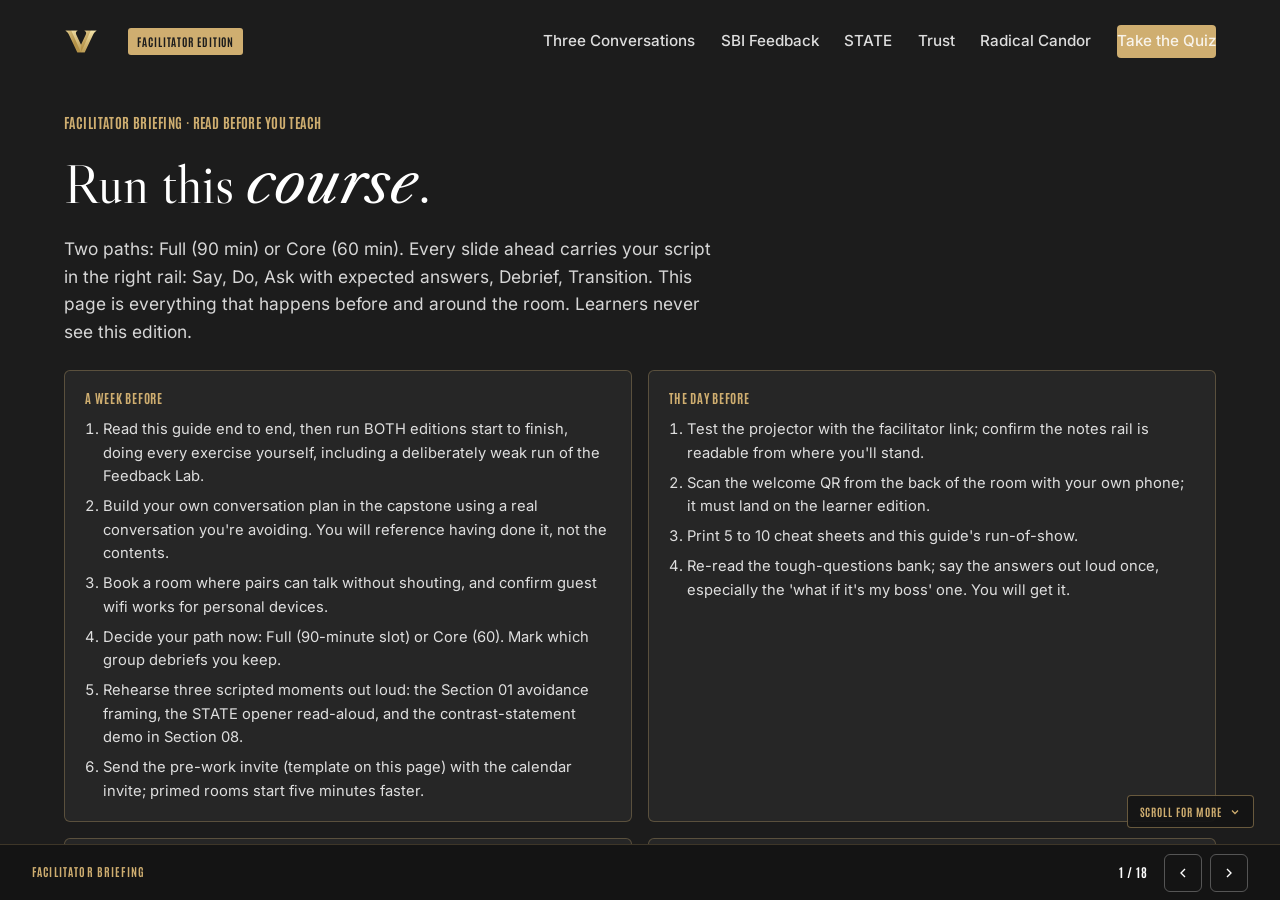
==== facilitator/index.html @ c3d9431a "Left-to-right deck, bottom nav bar, scroll hint, self-paced web edition Same formatting as AI Basics" ====
<!DOCTYPE html>
<html lang="en">
<head>
<meta charset="UTF-8">
<meta name="robots" content="noindex">
<meta name="viewport" content="width=device-width, initial-scale=1">
<title>Difficult Conversations — Facilitator Edition | Vanderbilt</title>
<meta name="description" content="An interactive classroom experience for managers: the three conversations inside every hard exchange, SBI feedback, STATE openers, BRAVING trust, Radical Candor, and a real conversation plan.">
<meta property="og:type" content="website">
<meta property="og:title" content="Navigating Difficult Conversations | Vanderbilt Learning Series">
<meta property="og:description" content="Candor, trust, and courage for people managers: hands-on practice with SBI, STATE, BRAVING, and Radical Candor, ending in a real conversation plan.">
<meta property="og:url" content="https://me5231979.github.io/Difficult_Conversations/">
<meta property="og:image" content="https://me5231979.github.io/Difficult_Conversations/assets/img/social-card.png">
<meta property="og:image:width" content="1200">
<meta property="og:image:height" content="630">
<meta name="twitter:card" content="summary_large_image">
<meta name="twitter:title" content="Navigating Difficult Conversations | Vanderbilt Learning Series">
<meta name="twitter:image" content="https://me5231979.github.io/Difficult_Conversations/assets/img/social-card.png">
<link rel="icon" href="../assets/img/favicon.svg" type="image/svg+xml">
<link rel="alternate icon" href="../assets/img/favicon-96.png">
<link rel="apple-touch-icon" href="../assets/img/favicon-96.png">

<link rel="preload" href="../assets/fonts/libre-caslon-display-latin-400-normal.woff2" as="font" type="font/woff2" crossorigin>
<link rel="preload" href="../assets/fonts/inter-latin-400-normal.woff2" as="font" type="font/woff2" crossorigin>

<link rel="stylesheet" href="../assets/css/styles.css?v=11">
<style>
  /* skill pills (course-level) */
  .skills { display: flex; flex-wrap: wrap; gap: .5rem; align-items: center; margin-top: 1.5rem; }
  .skills__label { font-family: var(--font-condensed); font-weight: 700; text-transform: uppercase;
    letter-spacing: .08em; font-size: .7rem; color: var(--vu-gold-flat); margin-right: .25rem; }
  .skillpill { display: inline-block; font-family: var(--font-condensed); font-weight: 700;
    text-transform: uppercase; letter-spacing: .06em; font-size: .68rem; line-height: 1.3;
    padding: .3rem .65rem; border-radius: 999px; border: 1px solid rgba(207,174,112,.55);
    color: rgba(255,255,255,.85); }
  .skillpill--core { background: var(--vu-gold-flat); border-color: var(--vu-gold-flat); color: var(--vu-black); }
</style>

<style>
/* ============ facilitator edition ============ */
.fac__badge { font-family: var(--font-condensed); font-weight: 700; text-transform: uppercase;
  letter-spacing: .08em; font-size: .7rem; color: var(--vu-black); background: var(--vu-gold-flat);
  padding: .3rem .55rem; border-radius: 3px; margin-left: .9rem; white-space: nowrap; }
@media (min-width: 1200px) {
  body.fac .slide { display: grid; grid-template-columns: minmax(0,1fr) 350px; align-items: center; column-gap: 0; overflow: visible; }
  body.fac .slide > .wrap { grid-column: 1; }
  body.fac .slide > .hero__video, body.fac .slide > .hero__canvas, body.fac .slide > .hero__scrim { grid-column: 1 / -1; }
  body.fac .facnote { grid-column: 2; align-self: start; position: sticky; top: calc(var(--nav-h) + 16px);
    margin: 0 18px 0 0; }
  body.fac .dots { display: none; } /* rail replaces the dot rail on the right */
}
.facnote {
  background: rgba(20,20,20,.96); color: rgba(255,255,255,.85); border: 1px solid rgba(207,174,112,.45);
  border-left: 3px solid var(--vu-gold-flat); border-radius: 6px; padding: 1rem 1.1rem;
  font-size: .82rem; line-height: 1.5; max-height: calc(100vh - var(--nav-h) - 48px); overflow: auto; z-index: 5;
}
@media (max-width: 1199px) { .facnote { margin: 1.5rem var(--pad-x) 0; } }
.facnote__head { display: flex; justify-content: space-between; gap: .5rem; align-items: baseline;
  font-family: var(--font-condensed); font-weight: 700; text-transform: uppercase; letter-spacing: .07em;
  font-size: .68rem; color: var(--vu-gold-flat); border-bottom: 1px solid rgba(207,174,112,.3);
  padding-bottom: .5rem; margin-bottom: .6rem; }
.facnote__purpose { margin: 0 0 .6rem; color: #fff; font-weight: 500; }
.facnote__steps { margin: 0 0 .6rem; padding-left: 1.05rem; display: grid; gap: .35rem; }
.facnote__meta { margin: .35rem 0 0; color: rgba(255,255,255,.75); }
.facnote__meta b { color: var(--vu-gold-flat); font-weight: 600; }
.facnote__core { border-top: 1px dashed rgba(207,174,112,.35); padding-top: .5rem; }
.facnote__blk { margin: .55rem 0 0; }
.facnote__tag { display: inline-block; font-family: var(--font-condensed); font-weight: 700; text-transform: uppercase;
  letter-spacing: .08em; font-size: .6rem; padding: .15rem .4rem; border-radius: 2px; margin-bottom: .25rem; }
.t-say { background: var(--vu-gold-flat); color: var(--vu-black); }
.t-do  { background: rgba(179,201,205,.9); color: var(--vu-black); }
.t-ask { background: rgba(139,161,142,.9); color: var(--vu-black); }
.t-deb { background: rgba(236,183,72,.9); color: var(--vu-black); }
.t-tra { background: rgba(255,255,255,.25); color: #fff; }
.facnote__script { margin: 0; font-family: var(--font-serif); font-style: italic; font-size: .88rem; color: #fff; }
.facnote__mini { margin: .25rem 0 0; font-size: .78rem; color: rgba(255,255,255,.75); }
.brief__grid { display: grid; gap: 1rem; grid-template-columns: 1fr; margin-top: 1.5rem; }
@media (min-width: 980px) { .brief__grid { grid-template-columns: repeat(2, 1fr); }
  body.fac #s-briefing { grid-template-columns: 1fr !important; } }
.brief__box { background: #262626; border: 1px solid rgba(207,174,112,.3); border-radius: 6px; padding: 1.1rem 1.25rem; font-size: .92rem; }
.brief__box h3 { font-family: var(--font-condensed); font-weight: 700; text-transform: uppercase; letter-spacing: .06em;
  font-size: .8rem; color: var(--vu-gold-flat); margin-bottom: .6rem; }
.brief__box ol, .brief__box ul { margin: 0; padding-left: 1.1rem; display: grid; gap: .4rem; color: rgba(255,255,255,.85); }
.brief__wide { grid-column: 1 / -1; }
.brief__row { padding: .45rem 0; border-bottom: 1px solid rgba(255,255,255,.08); color: rgba(255,255,255,.85); }
.brief__row b { color: var(--vu-gold-flat); }
.brief__q { border-bottom: 1px solid rgba(255,255,255,.08); padding: .4rem 0; }
.brief__q summary { cursor: pointer; font-weight: 500; color: #fff; }
.brief__q p { margin: .4rem 0 .2rem; color: rgba(255,255,255,.8); font-size: .9rem; }
</style>
</head>
<body class="fac">
<a class="skip-link" href="#s-agenda">Skip to content</a>

<!-- reading progress -->
<div class="progress" aria-hidden="true"><div class="progress__bar" id="progressBar"></div></div>

<!-- ===================== NAV ===================== -->
<header class="nav" id="nav">
  <a class="nav__brand" href="#top" aria-label="Vanderbilt University, home">
    <img class="nav__lockup" src="../assets/img/vu-lockup-white.png" alt="Vanderbilt University" width="250" height="65">
    <img class="nav__vicon" src="../assets/img/vu-v-icon-nav.png" alt="Vanderbilt University" width="34" height="25">
    <span class="fac__badge">Facilitator Edition</span>
  </a>
  <button class="nav__toggle" aria-label="Toggle menu" aria-expanded="false" aria-controls="navlinks">
    <svg viewBox="0 0 24 24" fill="none" stroke="currentColor" stroke-width="2"><line x1="3" y1="6" x2="21" y2="6"/><line x1="3" y1="12" x2="21" y2="12"/><line x1="3" y1="18" x2="21" y2="18"/></svg>
  </button>
  <nav class="nav__links" id="navlinks" aria-label="Sections">
    <a href="#s-three">Three Conversations</a>
    <a href="#s-sbi">SBI Feedback</a>
    <a href="#s-state">STATE</a>
    <a href="#s-braving">Trust</a>
    <a href="#s-candor">Radical Candor</a>
    <a class="btn" href="#s-recap">Take the Quiz</a>
  </nav>
</header>

<!-- bottom navigation bar -->
<div class="bottombar" role="group" aria-label="Presentation controls">
  <span class="bottombar__title" id="barTitle"></span>
  <div class="dots" id="dots" role="navigation" aria-label="Slide navigation"></div>
  <div class="bottombar__ctrl">
    <span class="bottombar__count" id="deckCount">1 / 17</span>
    <button id="deckPrev" aria-label="Previous slide"><svg viewBox="0 0 24 24" fill="none" stroke="currentColor" stroke-width="2"><polyline points="15 18 9 12 15 6"/></svg></button>
    <button id="deckNext" aria-label="Next slide"><svg viewBox="0 0 24 24" fill="none" stroke="currentColor" stroke-width="2"><polyline points="9 18 15 12 9 6"/></svg></button>
  </div>
</div>
<button class="scrollhint" id="scrollHint" type="button" aria-label="Scroll for more on this screen">Scroll for more <svg viewBox="0 0 24 24" fill="none" stroke="currentColor" stroke-width="2.5" width="12" height="12" aria-hidden="true"><polyline points="6 9 12 15 18 9"/></svg></button>

<main class="deck" id="top">

  <section class="slide on-dark" id="s-briefing" data-title="Facilitator briefing">
    <div class="wrap wrap-wide">
      <p class="eyebrow">Facilitator briefing · Read before you teach</p>
      <h2 class="h2">Run this <em>course</em>.</h2>
      <p class="lead">Two paths: Full (90 min) or Core (60 min). Every slide ahead carries your script in the right rail: Say, Do, Ask with expected answers, Debrief, Transition. This page is everything that happens before and around the room. Learners never see this edition.</p>
      <div class="brief__grid"><div class="brief__box"><h3>A week before</h3><ol><li>Read this guide end to end, then run BOTH editions start to finish, doing every exercise yourself, including a deliberately weak run of the Feedback Lab.</li><li>Build your own conversation plan in the capstone using a real conversation you're avoiding. You will reference having done it, not the contents.</li><li>Book a room where pairs can talk without shouting, and confirm guest wifi works for personal devices.</li><li>Decide your path now: Full (90-minute slot) or Core (60). Mark which group debriefs you keep.</li><li>Rehearse three scripted moments out loud: the Section 01 avoidance framing, the STATE opener read-aloud, and the contrast-statement demo in Section 08.</li><li>Send the pre-work invite (template on this page) with the calendar invite; primed rooms start five minutes faster.</li></ol></div><div class="brief__box"><h3>The day before</h3><ol><li>Test the projector with the facilitator link; confirm the notes rail is readable from where you'll stand.</li><li>Scan the welcome QR from the back of the room with your own phone; it must land on the learner edition.</li><li>Print 5 to 10 cheat sheets and this guide's run-of-show.</li><li>Re-read the tough-questions bank; say the answers out loud once, especially the 'what if it's my boss' one. You will get it.</li></ol></div><div class="brief__box"><h3>30 minutes before</h3><ol><li>Welcome slide up as people arrive; it does the enrolling for you.</li><li>Close every other tab and app; silence the machine.</li><li>Test arrow-key navigation and one interaction (tap a ring of the SBI anatomy, run one Lab option).</li><li>Write 'PARKING LOT' at the top of the whiteboard.</li><li>Set the tone for yourself: this room is about to talk about conversations they're afraid of. Calm is contagious.</li></ol></div>
        <div class="brief__box"><h3>Materials</h3><ul><li>Projector or large display and the facilitator link open (this edition)</li><li>Facilitator laptop with arrow keys or clicker; all notifications off</li><li>Learner devices (BYOD) joining via the welcome-slide QR</li><li>A few printed cheat sheets (cheatsheet.html) for anyone without a device</li><li>Printed capstone worksheets (worksheet.html) for anyone without a device, and as the projector-failure fallback</li><li>Whiteboard or flip chart for the parking lot and the room's quadrant vote</li><li>Sticky notes and pens: the private-notes fallback, and several exercises here are deliberately private</li></ul></div>
        <div class="brief__box brief__wide"><h3>When things go sideways</h3><div class="brief__row"><b>If Projector or the site fails mid-session:</b> Teach from the printed cheat sheet: SBI, STATE, the three conversations, and the quadrant grid all work on a whiteboard. The pair practice needs no screen at all.</div><div class="brief__row"><b>If Learner devices can't join (wifi/filters):</b> Run facilitator-only: interactions happen on the projector with volunteers calling choices; private exercises (avoidance slider, BRAVING, the capstone) move to the printed capstone worksheet or sticky notes. You lose typing, not learning.</div><div class="brief__row"><b>If You're 10+ minutes behind by Radical Candor (Section 06):</b> Declare the Core path silently: cut remaining group debriefs and the in-class videos. Never cut the STATE pair rep, the recap, or the capstone; they carry objectives 3 and 5.</div><div class="brief__row"><b>If Silence after you ask a question:</b> Count seven full seconds before rescuing; in this course especially, silence is people deciding whether to be honest. If it holds, narrow it: 'This table: Ruinous Empathy or Obnoxious Aggression?' Never answer your own question first.</div><div class="brief__row"><b>If One voice dominates, or someone starts naming real colleagues:</b> For dominators: 'Hold that; parking lot,' then invite two unheard voices. For naming names: step in immediately and kindly: 'Roles, not names, protects everyone in this room, including you.' Repeat the no-names norm; it is load-bearing.</div><div class="brief__row"><b>If Someone gets emotional or discloses a live, serious conflict:</b> Do not process it in the room. Acknowledge briefly ('That sounds genuinely hard, and I want to do it justice; find me at the break'), continue, and follow up privately. If it involves policy violations, harassment, or safety, route them to HR, not to this toolkit.</div></div>
        <div class="brief__box brief__wide"><h3>Tough questions, ready answers</h3><details class="brief__q"><summary>What if the difficult conversation I need is with my own boss?</summary><p>The tools point up as well as down. STATE was built for high-stakes talks with people who outrank you: facts first, story owned tentatively, a genuine ask. Pick your timing, be extra generous in interpretation, and remember McKinsey's frame: surfacing a real problem is part of your job, not insubordination.</p></details><details class="brief__q"><summary>I've let it slide for a year. Isn't it too late and too awkward now?</summary><p>It's more awkward, and still worth it. Name the delay honestly as yours: 'I should have raised this months ago, and that's on me.' That one sentence takes the ambush out of it and models the accountability you're about to ask for.</p></details><details class="brief__q"><summary>What about the person who cries or blows up every single time?</summary><p>A predictable reaction doesn't erase the standard; it changes your preparation. Plan the pause, have your contrast statement ready, pick a private time with slack after it. If the pattern repeats across many conversations, bring in your HR partner; that's a support structure, not an escalation.</p></details><details class="brief__q"><summary>Isn't scripting a conversation manipulative?</summary><p>You script yourself, not them. The opener and contrast statement exist because adrenaline makes everyone a worse version of themselves in the first 30 seconds. Preparing to be clear and kind under stress is care, not control. The other person still gets to change your mind; that's what the Ask step is for.</p></details><details class="brief__q"><summary>What if it turns out I'm the one who's wrong?</summary><p>Then the conversation worked. You traded a resentment for information. That's why STATE ends with 'encourage testing'; if you weren't willing to be wrong, it was a lecture with a question mark.</p></details><details class="brief__q"><summary>When does this stop being a conversation and become an HR matter?</summary><p>The toolkit covers performance, behavior, and working-relationship conversations. Policy violations, anything touching protected classes, safety concerns, or formal performance processes belong with HR from the start. When in doubt, consult HR before the conversation, not after it goes wrong.</p></details></div>
        <div class="brief__box brief__wide"><h3>Copy-paste templates</h3><details class="brief__q"><summary>Pre-work invite (paste into the calendar invite)</summary><p>Subject: Before our Difficult Conversations session. We're spending the session on the work conversations we avoid. Before you arrive, think of ONE conversation you've been putting off: a role, not a name, and you will never be asked to share the details. Bring it in your head; every exercise uses it. Nothing you type in the session leaves your screen.</p></details><details class="brief__q"><summary>7-day pulse (send one week after)</summary><p>Subject: One week later, did it happen? Three quick lines, reply whenever: 1) Did you have the conversation you planned? 2) Which tool did you reach for (SBI, STATE, contrast statement)? 3) What happened, in one sentence? Replies come to me only. If it hasn't happened yet, that's useful to know too, and this note is your nudge.</p></details></div>
      </div>
      <p class="why" style="margin-top:1.5rem"><b>After the session:</b> Seven days out, send a three-line pulse: 'Did you have the conversation? Which tool did you use? What happened?' Replies are your Kirkpatrick Level 3 evidence. At 30/60/90 days, ask managers-of-managers whether SBI language is showing up in regular 1:1s.</p>
    </div>
  </section>

  <!-- ============ 0 · WELCOME / QR ============ -->
  <section class="slide on-dark welcome" id="s-welcome" data-title="Scan to join">
    <div class="wrap" style="text-align:center">
      <img src="../assets/img/vu-v-icon.png" alt="Vanderbilt V" width="72" height="66" style="margin:0 auto 1.75rem;width:clamp(56px,6vw,80px);height:auto" data-reveal>
      <p class="eyebrow" data-reveal>Vanderbilt · Learning Series</p>
      <h1 class="h2" data-reveal style="max-width:22ch;margin-inline:auto">Welcome. Scan to bring this session <em class="gold-text">to your seat</em>.</h1>
      <div class="qr-card" id="qrCard" data-reveal data-url="https://me5231979.github.io/Difficult_Conversations/">
        <div class="qr-card__code" id="qrBox" role="img" aria-label="QR code linking to this experience"></div>
        <p class="qr-card__url" id="qrUrl"></p>
      </div>
      <p class="lead" data-reveal style="margin:1.5rem auto 0;max-width:44ch">Learners scan this code and land on the learner edition; your screen keeps the notes. Every exercise is hands-on.</p>
      <div class="hero__meta" data-reveal style="justify-content:center">
        <div><b>8</b> Core skills</div>
        <div><b>60–90</b> Minutes</div>
        <div><b>1</b> Real conversation you'll plan</div>
      </div>
      <div class="hero__cta" data-reveal style="justify-content:center">
        <a class="btn" href="#s-hero">We're ready, let's begin</a>
      </div>
    </div>
    <aside class="facnote" aria-label="Facilitator notes"><div class="facnote__head"><span>Facilitator</span><span>Full 3 min · Core 2</span></div><p class="facnote__purpose">Get every learner into the experience on their own device, and set the privacy norm that makes honesty possible.</p><div class="facnote__blk"><span class="facnote__tag t-say">Say</span><p class="facnote__script">&ldquo;Welcome. Point your camera at that code before we start. Two ground rules for the next hour: nothing you type leaves your screen, and every example we touch uses roles, never names. That's what makes it safe to work on the real thing.&rdquo;</p></div><div class="facnote__blk"><span class="facnote__tag t-do">Do</span><ol class="facnote__steps"><li>Have this slide projected as people arrive.</li><li>Point at the QR and get phones up before you say anything else.</li><li>State the two norms: everything typed stays on their screen, and all examples today use roles, never names.</li><li>Confirm by show of hands that most of the room has the site open before advancing.</li></ol></div><p class="facnote__meta"><b>Validate:</b> 80%+ of the room has the deck open on a device.</p><p class="facnote__meta"><b>Watch for:</b> Anyone without a device: pair them with a neighbor now, and point them at the printed cheat sheet for the private exercises.</p><div class="facnote__blk"><span class="facnote__tag t-tra">Transition</span><p class="facnote__script">&ldquo;Everyone in? Then let me tell you what you'll walk out with.&rdquo;</p></div><p class="facnote__meta facnote__core"><b>60-min core:</b> Core: one scan prompt, state the two norms, move on.</p></aside>
  </section>

  <!-- ============ 1 · HERO ============ -->
  <section class="slide on-dark hero" id="s-hero" data-title="Objectives">
    <video class="hero__video" id="heroVideo" autoplay muted playsinline preload="auto" aria-hidden="true"
      data-playlist='["https://d8j0ntlcm91z4.cloudfront.net/user_3CCurpI0FW75YAnAl4Hbz3vPdBv/hf_20260715_234744_b40b99cb-38d3-4fbe-b537-aa520266436f.mp4","https://d8j0ntlcm91z4.cloudfront.net/user_3CCurpI0FW75YAnAl4Hbz3vPdBv/hf_20260715_234745_83a57ed8-54b3-4837-9af5-0d857aafadc1.mp4","https://d8j0ntlcm91z4.cloudfront.net/user_3CCurpI0FW75YAnAl4Hbz3vPdBv/hf_20260715_234747_fe1bada0-4ffe-468e-93a2-f3da325bba33.mp4"]'></video>
    <canvas class="hero__canvas" aria-hidden="true"></canvas>
    <div class="hero__scrim" aria-hidden="true"></div>
    <div class="wrap">
      <p class="eyebrow" data-reveal>Navigating Difficult Conversations · Vanderbilt</p>
      <h1 class="h-hero" data-reveal>Say the hard thing,<br><em class="gold-text">and keep the trust.</em></h1>
      <p class="lead" data-reveal style="margin-top:1.5rem">You already know what needs to be said. This session is about how: a shared, research-backed toolkit for the conversations you've been putting off.</p>
      <div class="objectives" data-reveal>
        <p class="objectives__label">By the end of this session, you will be able to</p>
        <ol class="objectives__list">
          <li>Name the three conversations hiding inside any hard exchange, and spot the one that trips you up</li>
          <li>Turn a vague concern into specific, fair feedback using the SBI model</li>
          <li>Open a candid conversation in a way that keeps the other person safe, using STATE</li>
          <li>Assess your own trust-building behaviors with the BRAVING inventory and pick one to strengthen</li>
          <li>Plan one real conversation you've been avoiding, and commit to having it within seven days</li>
        </ol>
      </div>
      <div class="skills" data-reveal aria-label="Skills this course builds">
        <span class="skills__label">Skills you'll build</span>
        <span class="skillpill skillpill--core">Leads and inspires teams</span>
        <span class="skillpill">Conflict Resolution</span>
        <span class="skillpill">De-escalation Techniques</span>
        <span class="skillpill">Influencing Skills</span>
      </div>
      <div class="hero__cta" data-reveal>
        <a class="btn" href="#s-cost">Begin the session</a>
        <a class="btn btn--ghost" href="#s-recap">Jump to the quiz</a>
      </div>
    </div>
    <aside class="facnote" aria-label="Facilitator notes"><div class="facnote__head"><span>Facilitator</span><span>Full 2 min · Core 1</span></div><p class="facnote__purpose">Set the contract: five capabilities, ending in a real conversation with a date on it.</p><div class="facnote__blk"><span class="facnote__tag t-say">Say</span><p class="facnote__script">&ldquo;Most managers already know WHAT they need to say. Where it falls apart is HOW. In the next hour you get one shared toolkit from the best research there is, and you leave with one real conversation planned and dated. Not a hypothetical. Yours.&rdquo;</p></div><div class="facnote__blk"><span class="facnote__tag t-do">Do</span><ol class="facnote__steps"><li>Read the five objectives in plain language, briskly.</li><li>Land hard on the fifth: this session ends with a plan for a REAL conversation, not a worksheet.</li><li>Name the sources once for credibility: Harvard's negotiation faculty, CCL, Crucial Conversations, Brené Brown, Kim Scott, McKinsey, SHRM.</li></ol></div><div class="facnote__blk"><span class="facnote__tag t-ask">Ask</span><p class="facnote__script">&ldquo;Show of hands, no details: who has a conversation they've been putting off for more than a month?&rdquo;</p><p class="facnote__mini">Expect:</p><ul class="facnote__steps"><li>Most hands go up, some sheepishly</li><li>A few brave laughs and 'more than one'</li><li>Some hands stay down out of caution</li></ul><p class="facnote__mini">Respond: Acknowledge the hands: 'That's normal, and that's the raw material for today.' If hands stay down, add: 'If yours is down, either you're current, which is rare, or it's private, which is fine. Everything today works either way.'</p></div><p class="facnote__meta"><b>Validate:</b> Learners can say what the capstone will be (a planned, dated conversation).</p><p class="facnote__meta"><b>Watch for:</b> Eye-rolls at 'another soft-skills training': the objectives are the counter, every one is a concrete behavior.</p><div class="facnote__blk"><span class="facnote__tag t-tra">Transition</span><p class="facnote__script">&ldquo;Here's the road: eight ideas, each one building toward that conversation.&rdquo;</p></div><p class="facnote__meta facnote__core"><b>60-min core:</b> Core: objectives 1 and 5 out loud; the rest on screen.</p></aside>
  </section>

  <!-- ============ 2 · AGENDA ============ -->
  <section class="slide on-cream" id="s-agenda" data-title="The plan">
    <div class="wrap">
      <p class="eyebrow" data-reveal>What we'll cover</p>
      <h2 class="h2" data-reveal>Eight ideas, in <em>order</em>.</h2>
      <ol class="agenda">
        <li data-reveal><span class="num">01</span><div><h3>The cost of avoiding</h3><p>Why we put these conversations off, and what the silence actually costs.</p></div></li>
        <li data-reveal><span class="num">02</span><div><h3>The three conversations</h3><p>What Happened, Feelings, and Identity: the layers inside every hard exchange.</p></div></li>
        <li data-reveal><span class="num">03</span><div><h3>SBI feedback</h3><p>Situation, Behavior, Impact: turning a vague concern into something fair and specific.</p></div></li>
        <li data-reveal><span class="num">04</span><div><h3>Opening with STATE</h3><p>How to start candidly without triggering defensiveness.</p></div></li>
        <li data-reveal><span class="num">05</span><div><h3>Trust comes first</h3><p>The BRAVING inventory: seven behaviors that make hard feedback hearable.</p></div></li>
        <li data-reveal><span class="num">06</span><div><h3>Radical Candor</h3><p>Care personally, challenge directly, and the three ways managers miss.</p></div></li>
        <li data-reveal><span class="num">07</span><div><h3>The first 30 seconds</h3><p>Three questions and one opening line that set the whole conversation's course.</p></div></li>
        <li data-reveal><span class="num">08</span><div><h3>When it goes sideways</h3><p>Tears, anger, silence: how to restore safety without dropping the message.</p></div></li>
      </ol>
    </div>
    <aside class="facnote" aria-label="Facilitator notes"><div class="facnote__head"><span>Facilitator</span><span>Full 1 min · Core skip</span></div><p class="facnote__purpose">Show the arc once so learners can place each tool as it arrives.</p><div class="facnote__blk"><span class="facnote__tag t-say">Say</span><p class="facnote__script">&ldquo;Eight ideas, four moves: why these talks are hard, what to actually say, what makes people able to hear it, and how to open, and recover, in the room.&rdquo;</p></div><div class="facnote__blk"><span class="facnote__tag t-do">Do</span><ol class="facnote__steps"><li>Walk the eight items in one breath each.</li><li>Point out the shape: why it's hard (01-02), what to say (03-04), what makes it hearable (05-06), how to open and recover (07-08).</li></ol></div><p class="facnote__meta"><b>Validate:</b> None needed; this is orientation.</p><p class="facnote__meta"><b>Watch for:</b> Don't teach here. If you're explaining a framework on the agenda slide, you're stealing time from its real slide.</p><div class="facnote__blk"><span class="facnote__tag t-tra">Transition</span><p class="facnote__script">&ldquo;Start with the uncomfortable math of putting it off.&rdquo;</p></div><p class="facnote__meta facnote__core"><b>60-min core:</b> Core: skip entirely; the deck's structure carries it.</p></aside>
  </section>

  <!-- ============ 3 · 01 THE COST OF AVOIDING ============ -->
  <section class="slide on-light" id="s-cost" data-count data-title="The cost">
    <div class="wrap">
      <p class="eyebrow" data-reveal>Section 01 · The Cost</p>
      <h2 class="h2" data-reveal>Silence is a <em>decision</em>.</h2>
      <div class="split">
        <div data-reveal>
          <p class="lead">Think of one difficult conversation you're avoiding right now. Almost everyone in this room has one. McKinsey's research on courageous conversations reframes the choice: speaking up isn't a personality trait, it's an <b>obligation to dissent</b>. Staying quiet is not neutral; it's a vote for things staying exactly as they are.</p>
          <p class="measure muted" style="margin-top:1rem">Drag the slider to how long you've been sitting on yours, and watch what the delay is doing.</p>
        </div>
        <div class="temp card" id="avoid" data-reveal>
          <p class="tag" id="avoidVal">About 2 weeks</p>
          <p class="temp__readout" id="avoidReadout"></p>
          <input class="slider" type="range" id="avoidSlider" min="0" max="120" value="30" aria-label="How long you have avoided the conversation">
          <div class="slider-scale"><span>Days</span><span>Weeks</span><span>Months</span></div>
          <p class="why" style="font-size:.85rem;margin-top:.75rem">Private. Nothing you touch here is saved or shared.</p>
        </div>
      </div>

      <div class="quiz" data-quiz data-reveal style="margin-top:2rem">
        <p class="quiz__q">Quick check: What usually happens to a difficult conversation you postpone?</p>
        <div class="quiz__options">
          <button class="opt" data-correct="1" data-why="The behavior becomes a pattern, your silence reads as approval, and the eventual conversation is bigger and harder."><span class="mark">A</span><span>It compounds: the issue grows and the talk gets harder</span></button>
          <button class="opt" data-correct="0" data-why="Occasionally, but the research pattern is the opposite: avoided issues escalate while trust quietly erodes."><span class="mark">B</span><span>It usually resolves itself if you wait</span></button>
          <button class="opt" data-correct="0" data-why="The discomfort you feel doesn't fade with time. The stakes rise while the discomfort stays."><span class="mark">C</span><span>It gets easier to raise later</span></button>
        </div>
        <p class="quiz__feedback" aria-live="polite"></p>
      </div>
      <details class="deeper" data-reveal>
        <summary><svg class="chev" viewBox="0 0 24 24" fill="none" stroke="currentColor" stroke-width="2.5" aria-hidden="true"><polyline points="9 18 15 12 9 6"/></svg> Go deeper</summary>
        <div class="deeper__body">
          <div><h4>In practice</h4><p>McKinsey splits every hard conversation into <b>hardware</b> (the facts, examples, and standards you bring) and <b>software</b> (tone, timing, safety, and intent). Most conversations fail on software, not hardware. Managers usually have the facts; what they haven't planned is the delivery. That's exactly what the next hour builds. Want the source? Read <a href="https://www.mckinsey.com/capabilities/strategy-and-corporate-finance/our-insights/courageous-conversations-how-to-lead-with-heart" target="_blank" rel="noopener" style="text-decoration:underline">"Courageous conversations: how to lead with heart"</a>.</p></div>
          <div class="deeper__ask"><h4><span class="mode">On your own</span> · 3 min</h4>
          <p class="why"><b>Why this matters:</b> The conversation you name here becomes your working example for every exercise today, and your capstone plan at the end.</p>
          <ol class="steps">
            <li>Write down, privately, the one conversation you're avoiding: who it's with and what it's about.</li>
            <li>Note what avoiding it has already cost: to the work, the team, or the relationship.</li>
            <li>Keep the note in reach. You'll use it in every section from here.</li>
          </ol></div>
        </div>
      </details>
    </div>
    <aside class="facnote" aria-label="Facilitator notes"><div class="facnote__head"><span>Facilitator</span><span>Full 6 min · Core 4</span></div><p class="facnote__purpose">Make avoidance feel expensive instead of safe, and get each learner to privately name their real conversation.</p><div class="facnote__blk"><span class="facnote__tag t-say">Say</span><p class="facnote__script">&ldquo;Think of the conversation you're avoiding right now. Here's the uncomfortable part: while you wait, the behavior becomes a pattern, your silence tells them it's fine, and the conversation you eventually have is bigger than the one you skipped. McKinsey's researchers put it bluntly: speaking up isn't a personality trait, it's part of the job.&rdquo;</p></div><div class="facnote__blk"><span class="facnote__tag t-do">Do</span><ol class="facnote__steps"><li>Give the McKinsey reframe: courage isn't a trait, it's an obligation to dissent. Silence is a decision.</li><li>Demo the avoidance slider on the projector; drag it slowly from days to months and let the readout land.</li><li>Send them to their devices: drag it to YOUR number. Emphasize it's private.</li><li>Run the quick check, then the 3-minute solo activity: write down the conversation, who and what, on paper or notes app.</li><li>Insist they keep the note in reach; every section from here uses it.</li></ol></div><div class="facnote__blk"><span class="facnote__tag t-ask">Ask</span><p class="facnote__script">&ldquo;What do we tell ourselves in the moment we decide not to raise it?&rdquo;</p><p class="facnote__mini">Expect:</p><ul class="facnote__steps"><li>'It's not the right time' / 'I'll do it after the busy season'</li><li>'Maybe it'll fix itself' / 'It's not that big a deal'</li><li>'I don't want to demotivate them' / 'They're going through a lot'</li></ul><p class="facnote__mini">Respond: Collect three or four, then name the pattern: every one of these is a kindness story we tell about a decision that isn't kind. The person never gets the chance to fix what they can't see.</p></div><div class="facnote__blk"><span class="facnote__tag t-deb">Debrief</span><p class="facnote__mini">The cheapest version of this conversation is the one you have earliest. Every week of delay raises the price.</p></div><p class="facnote__meta"><b>Validate:</b> Quick check answered correctly by the room; every learner has visibly written something down.</p><p class="facnote__meta"><b>Watch for:</b> Learners writing nothing because 'mine's too messy.' Reframe: messy is exactly what the toolkit is for; start with the least messy one you've got.</p><div class="facnote__blk"><span class="facnote__tag t-tra">Transition</span><p class="facnote__script">&ldquo;So why do we still avoid them? Because there's more happening in a hard conversation than the topic. Three things, actually.&rdquo;</p></div><p class="facnote__meta facnote__core"><b>60-min core:</b> Core: skip the slider demo on the projector; straight to their devices, then the written note. The note is non-negotiable.</p></aside>
  </section>

  <!-- ============ 4 · MANIFESTO ============ -->
  <section class="slide on-cream manifesto" id="s-belief" data-title="One idea">
    <div class="wrap">
      <p class="eyebrow" data-reveal>The core idea</p>
      <p>A difficult conversation avoided does not disappear. It compounds.</p>
    </div>
    <aside class="facnote" aria-label="Facilitator notes"><div class="facnote__head"><span>Facilitator</span><span>Full 1 min · Core skip</span></div><p class="facnote__purpose">One beat of stillness to lock the core idea before the toolkit starts.</p><div class="facnote__blk"><span class="facnote__tag t-say">Say</span><p class="facnote__script">&ldquo;A difficult conversation avoided does not disappear. It compounds.&rdquo;</p></div><div class="facnote__blk"><span class="facnote__tag t-do">Do</span><ol class="facnote__steps"><li>Let the line animate word by word. Say nothing until it finishes.</li><li>Read it once, slowly, then advance.</li></ol></div><p class="facnote__meta"><b>Validate:</b> None; this is pacing.</p><p class="facnote__meta"><b>Watch for:</b> The urge to talk over it. Don't.</p><div class="facnote__blk"><span class="facnote__tag t-tra">Transition</span><p class="facnote__script">&ldquo;Here's the model that explains why they feel so hard.&rdquo;</p></div><p class="facnote__meta facnote__core"><b>60-min core:</b> Core: skip; say the line yourself as you pass it.</p></aside>
  </section>

  <!-- ============ 5 · 02 THE THREE CONVERSATIONS ============ -->
  <section class="slide on-dark" id="s-three" data-count data-title="Three conversations">
    <div class="wrap">
      <p class="eyebrow" data-reveal>Section 02 · The Model</p>
      <h2 class="h2" data-reveal>Every hard talk is <em>three</em> talks.</h2>
      <p class="lead" data-reveal>The Harvard Negotiation Project found that inside every difficult conversation, three conversations run at once. "Just stick to the facts" fails because the facts are only one of them.</p>

      <div class="grid grid-3" style="margin-top:2.5rem">
        <div class="card" data-reveal>
          <span class="tag">Conversation 1</span>
          <h3>What Happened</h3>
          <p class="muted">The battle over the facts: who said what, who's right, who's to blame. Each of you holds a different, sincere story about the same events.</p>
        </div>
        <div class="card" data-reveal>
          <span class="tag">Conversation 2</span>
          <h3>Feelings</h3>
          <p class="muted">The emotions underneath: frustration, hurt, anxiety. Unspoken, they leak into tone and word choice anyway. Named, they lose their grip.</p>
        </div>
        <div class="card" data-reveal>
          <span class="tag">Conversation 3</span>
          <h3>Identity</h3>
          <p class="muted">The quiet one you have with yourself: "What does this say about me?" Am I competent? Am I a good manager? This one drives the avoidance.</p>
        </div>
      </div>

      <div class="yt" data-reveal data-embed="https://www.youtube-nocookie.com/embed/xIJapLzlYw4" data-yttitle="How to Have Difficult Conversations, Simon Sinek">
        <button class="yt__load" type="button">
          <span class="yt__play" aria-hidden="true">▶</span>
          <span class="yt__title">Watch: Simon Sinek on how to have difficult conversations</span>
          <span class="yt__src">Simon Sinek · Loads YouTube on click</span>
        </button>
        <p class="yt__alt">Prefer a new tab? <a href="https://www.youtube.com/watch?v=xIJapLzlYw4" target="_blank" rel="noopener">Open on YouTube</a>.</p>
        <p class="why" style="margin:.35rem 0 0"><b>Why this video:</b> practical and squarely on today's topic. Play the first five minutes in class; the model on this slide comes from the book <em>Difficult Conversations</em> (Stone, Patton &amp; Heen), the deeper read.</p>
      </div>

      <div class="quiz" id="threeTrainer" data-reveal style="margin-top:2.5rem">
        <p class="eyebrow" style="margin-bottom:.5rem">Play · Name that conversation</p>
        <p class="why" style="margin-top:0"><b>Why this matters:</b> in the room, these three layers blur together. Learning to tell them apart is what lets you respond to the right one.</p>
        <p class="quiz__progress" id="threeProgress"></p>
        <p class="quiz__q" id="threeQ" style="margin-top:.4rem"></p>
        <div class="quiz__options" id="threeOptions" role="group" aria-label="Conversation type choices"></div>
        <p class="quiz__feedback" id="threeFeedback" aria-live="polite"></p>
        <div class="quiz__nav">
          <button class="btn" id="threeNext" style="visibility:hidden">Next line</button>
        </div>
        <div id="threeResult" hidden aria-live="polite"></div>
      </div>

      <details class="deeper" data-reveal>
        <summary><svg class="chev" viewBox="0 0 24 24" fill="none" stroke="currentColor" stroke-width="2.5" aria-hidden="true"><polyline points="9 18 15 12 9 6"/></svg> Go deeper</summary>
        <div class="deeper__body">
          <div><h4>In practice</h4><p>The escape from the What Happened battle is the <b>third story</b>: the version a neutral observer would tell, where both views are real. "I think we see the deadline differently, and I'd like to understand your side" opens a door. "You missed the deadline" closes one. And when a facts argument keeps going in circles, it's usually an identity argument in disguise. The circle is the tell.</p></div>
          <div class="deeper__ask"><h4><span class="mode">As a group</span> · 5 min</h4>
          <p class="why"><b>Why this matters:</b> Hearing which conversation trips up other managers normalizes yours, and the pattern in the room is always the same: Identity.</p>
          <ol class="steps">
            <li>In pairs or threes, no names and no details: share which of the three conversations trips you up most.</li>
            <li>Ask each other: what does that conversation sound like in your head?</li>
            <li>One line back to the room per group: which conversation, and one word why.</li>
          </ol>
          <p class="why" style="margin-top:.6rem"><b>Flying solo?</b> Label your avoided conversation from Section 01: which of the three is loudest, and what is it saying?</p></div>
        </div>
      </details>
    </div>
    <aside class="facnote" aria-label="Facilitator notes"><div class="facnote__head"><span>Facilitator</span><span>Full 10 min · Core 7</span></div><p class="facnote__purpose">Install the session's diagnostic lens: every hard exchange runs a facts, a feelings, and an identity conversation at once.</p><div class="facnote__blk"><span class="facnote__tag t-say">Say</span><p class="facnote__script">&ldquo;The Harvard Negotiation Project studied thousands of hard conversations and found the same three running underneath every one. There's the What Happened conversation, the battle over facts. There's the Feelings conversation, the emotion underneath that leaks into your tone whether you name it or not. And there's the Identity conversation, the one you have with yourself: what does raising this say about me? That third one is usually why the conversation isn't happening.&rdquo;</p></div><div class="facnote__blk"><span class="facnote__tag t-do">Do</span><ol class="facnote__steps"><li>Teach the three cards briskly: What Happened, Feelings, Identity. Spend your emphasis on Identity; it powers avoidance.</li><li>Play the first ~5 minutes of the Simon Sinek video if on the Full path; preview your stop point in advance.</li><li>Send them to 'Name that conversation' on their devices: five lines, label each.</li><li>Watch the room's scores; item 4 (hurt wearing a fact costume) catches the most people. Call that out.</li><li>Run the group activity: pairs share which conversation trips them up most, one line back per pair.</li></ol></div><div class="facnote__blk"><span class="facnote__tag t-ask">Ask</span><p class="facnote__script">&ldquo;Why does 'just stick to the facts' fail as advice?&rdquo;</p><p class="facnote__mini">Expect:</p><ul class="facnote__steps"><li>Because the other person has different facts</li><li>Because feelings come out anyway, in tone</li><li>Because the real fight isn't about the facts</li></ul><p class="facnote__mini">Respond: All three are right. Facts are one conversation out of three; the advice ignores two-thirds of what's happening. And when a facts argument loops in circles, it's almost always an identity argument in disguise.</p></div><div class="facnote__blk"><span class="facnote__tag t-deb">Debrief</span><p class="facnote__mini">You can't respond to the right conversation until you can tell which one you're in. That's the skill you just practiced.</p></div><p class="facnote__meta"><b>Validate:</b> 4+ of 5 on the labeler for most of the room; pairs can name their trip-wire conversation.</p><p class="facnote__meta"><b>Watch for:</b> The word 'Identity' getting read as jargon. Translate it every time: it's the 'what does this say about me?' voice.</p><div class="facnote__blk"><span class="facnote__tag t-tra">Transition</span><p class="facnote__script">&ldquo;Now the toolkit turns practical: how do you say the hard content itself? Three letters: SBI.&rdquo;</p></div><p class="facnote__meta facnote__core"><b>60-min core:</b> Core: cut the video (assign as follow-up) and the pair share; keep the teach and the labeler.</p></aside>
  </section>

  <!-- ============ 6 · 03 SBI ============ -->
  <section class="slide on-light" id="s-sbi" data-count data-title="SBI feedback">
    <div class="wrap">
      <p class="eyebrow" data-reveal>Section 03 · SBI Feedback</p>
      <h2 class="h2" data-reveal>Specific beats <em>vague</em>.</h2>
      <p class="lead" data-reveal style="margin-bottom:2rem">"You're always late" starts a fight. The Center for Creative Leadership's SBI model turns the same concern into something a person can actually hear and act on. Hover or tap each part to find it in a real example.</p>
      <div class="split" id="sbiAnatomy">
        <div class="prompt-box" data-reveal>
          <span class="ppart" data-part="situation">In Monday's client review,</span>
          <span class="ppart" data-part="behavior">you presented the draft numbers before we'd agreed on the final version,</span>
          <span class="ppart" data-part="impact">and the client saw two different totals. It cost us credibility in the room, and I spent the afternoon repairing it.</span>
        </div>
        <div class="pkey" data-reveal>
          <button data-target="situation"><span class="sw" style="background:#B3C9CD"></span><span><b>Situation</b><p class="muted">Anchor it in time and place. "Always" and "never" are accusations; Monday is a fact.</p></span></button>
          <button data-target="behavior"><span class="sw" style="background:#CFAE70"></span><span><b>Behavior</b><p class="muted">What a camera would have seen. Not "you were careless"; what they actually did.</p></span></button>
          <button data-target="impact"><span class="sw" style="background:#8BA18E"></span><span><b>Impact</b><p class="muted">The concrete effect on the work, the team, or you. This is why it matters, without a verdict.</p></span></button>
        </div>
      </div>

      <div class="quiz" data-quiz data-reveal style="margin-top:2rem">
        <p class="quiz__q">Quick check: Which of these is a Behavior statement, the way SBI means it?</p>
        <div class="quiz__options">
          <button class="opt" data-correct="1" data-why="A camera could have recorded it. That's the test: observable, specific, no verdict attached."><span class="mark">A</span><span>"You arrived twenty minutes after the meeting started"</span></button>
          <button class="opt" data-correct="0" data-why="That's a judgment about character, not an observation. It invites a debate about who they are."><span class="mark">B</span><span>"You're unreliable"</span></button>
          <button class="opt" data-correct="0" data-why="That's mind-reading their motive. You can observe actions; you can only guess at intent."><span class="mark">C</span><span>"You clearly don't respect the team's time"</span></button>
        </div>
        <p class="quiz__feedback" aria-live="polite"></p>
      </div>
      <details class="deeper" data-reveal>
        <summary><svg class="chev" viewBox="0 0 24 24" fill="none" stroke="currentColor" stroke-width="2.5" aria-hidden="true"><polyline points="9 18 15 12 9 6"/></svg> Go deeper</summary>
        <div class="deeper__body">
          <div><h4>In practice</h4><p>Two upgrades once SBI is habit. First, <b>SBI-I</b>: after the impact, ask about <b>intent</b>: "What was going on for you?" It replaces your guess about their motive with their answer. Second, ATD's three Rs: feedback is <b>reinforcing</b> (do more of this), <b>redirecting</b> (change this), or <b>reprimanding</b> (this crossed a line). Most managers underuse the first and blur the last two. Prefer video to prose? <a href="https://www.youtube.com/watch?v=Q27eQvLZCzk" target="_blank" rel="noopener" style="text-decoration:underline">SBI with worked examples</a> (8 min).</p></div>
          <div class="deeper__ask"><h4><span class="mode">On your own</span> · 4 min</h4>
          <p class="why"><b>Why this matters:</b> Your avoided conversation almost certainly contains a vague accusation. This turns it into something hearable before you're in the room.</p>
          <ol class="steps">
            <li>Take the conversation you named in Section 01 and write the concern as you'd blurt it ("they keep missing deadlines").</li>
            <li>Rewrite it as SBI: one specific situation, the observable behavior, the concrete impact.</li>
            <li>Read both versions. Notice which one you could actually say to their face.</li>
          </ol></div>
        </div>
      </details>
    </div>
    <aside class="facnote" aria-label="Facilitator notes"><div class="facnote__head"><span>Facilitator</span><span>Full 7 min · Core 5</span></div><p class="facnote__purpose">Replace vague accusation with the Situation-Behavior-Impact structure, and install the camera test for behavior.</p><div class="facnote__blk"><span class="facnote__tag t-say">Say</span><p class="facnote__script">&ldquo;'You're always late' starts a fight. Not because it's too honest, but because it's not honest enough: no time, no place, no specifics, just a verdict. The Center for Creative Leadership's fix has three parts. Situation: when and where, so it's a fact, not a pattern-accusation. Behavior: what a camera would have seen. Impact: what it cost, concretely. Watch what happens to the same complaint when it goes through that machine.&rdquo;</p></div><div class="facnote__blk"><span class="facnote__tag t-do">Do</span><ol class="facnote__steps"><li>Walk the anatomy on the projector: hover Situation, then Behavior, then Impact, reading each highlighted piece.</li><li>Teach the camera test out loud: if a camera couldn't have recorded it, it's a judgment, not a behavior.</li><li>Run the quick check; option C ('you clearly don't respect the team's time') is the useful wrong answer, it's a mind-read.</li><li>Send them to the solo activity: rewrite their own avoided concern as SBI, next to their note from Section 01.</li></ol></div><div class="facnote__blk"><span class="facnote__tag t-ask">Ask</span><p class="facnote__script">&ldquo;What's the actual difference between 'you're unreliable' and 'the report went out with last quarter's numbers'?&rdquo;</p><p class="facnote__mini">Expect:</p><ul class="facnote__steps"><li>One is opinion, one is fact</li><li>You can argue with a label but not with the numbers</li><li>One attacks the person, one describes the work</li></ul><p class="facnote__mini">Respond: Exactly: one is contestable and one is checkable. People defend themselves against verdicts; they solve problems. SBI keeps the problem the problem.</p></div><div class="facnote__blk"><span class="facnote__tag t-deb">Debrief</span><p class="facnote__mini">The camera test is the whole slide: if a camera couldn't have seen it, don't say it as if it's a fact.</p></div><p class="facnote__meta"><b>Validate:</b> Quick check correct; learners have a written SBI version of their own concern.</p><p class="facnote__meta"><b>Watch for:</b> SBI statements that smuggle the verdict back in ('...and it was really disappointing'). Flag it kindly: impact is a cost, not a grade.</p><div class="facnote__blk"><span class="facnote__tag t-tra">Transition</span><p class="facnote__script">&ldquo;Structure alone isn't enough; you can deliver a perfect SBI and still watch it land like an attack. Let's feel that difference.&rdquo;</p></div><p class="facnote__meta facnote__core"><b>60-min core:</b> Core: anatomy plus quick check, and the rewrite happens inside the Lab next slide instead of separately.</p></aside>
  </section>

  <!-- ============ 7 · FEEDBACK LAB ============ -->
  <section class="slide on-cream" id="s-lab" data-title="Feedback Lab">
    <div class="wrap">
      <p class="eyebrow" data-reveal>Practice · Feedback Lab</p>
      <h2 class="h2" data-reveal>Build one that <em>lands</em>.</h2>
      <p class="lead" data-reveal>Your task: a teammate has come to your last two planning meetings unprepared, and you need to say so. Choose one option for each part of the feedback, then deliver it and see how it lands.</p>
      <p class="why" data-reveal><b>Why this matters:</b> feeling the reaction change as each part sharpens is the fastest way to internalize SBI before you write your own. The graded reactions are illustrative, not a simulation of any real person.</p>
      <div class="lab" id="feedbackLab" data-reveal>
        <div class="lab__slots" id="labSlots"></div>
        <div class="lab__runrow">
          <button class="btn btn--dark" id="labRun" disabled>Deliver the feedback</button>
          <span class="quiz__progress" id="labStatus">Choose all three parts to deliver</span>
        </div>
        <div class="lab__outcome" id="labOutcome" hidden aria-live="polite"></div>
      </div>
    </div>
    <aside class="facnote" aria-label="Facilitator notes"><div class="facnote__head"><span>Facilitator</span><span>Full 8 min · Core 6</span></div><p class="facnote__purpose">Let learners feel how the reaction changes as each SBI part sharpens; the reaction is the teacher.</p><div class="facnote__blk"><span class="facnote__tag t-say">Say</span><p class="facnote__script">&ldquo;Same concern, three ways to say each part. Your job: assemble the feedback and watch how it lands. I'll go first, and I'm going to do it badly on purpose, because you've all heard this version.&rdquo;</p></div><div class="facnote__blk"><span class="facnote__tag t-do">Do</span><ol class="facnote__steps"><li>Frame the scenario: a teammate came unprepared to the last two planning meetings, and you're saying so.</li><li>On the projector, deliberately build the WORST version (A-A-A) and deliver it. Let the defensive reaction land on the room.</li><li>Send them to their devices: build and deliver their own, iterate until it lands.</li><li>Circulate. Ask people showing a mid-tier result which part is costing them.</li><li>Pull the room back and ask who got the strong reaction, and what they changed to get it.</li></ol></div><div class="facnote__blk"><span class="facnote__tag t-ask">Ask</span><p class="facnote__script">&ldquo;When I delivered the worst version, what did the reply defend: the work, or the person's character?&rdquo;</p><p class="facnote__mini">Expect:</p><ul class="facnote__steps"><li>Their character, they brought up staying late</li><li>They never addressed the actual problem</li><li>They counter-attacked</li></ul><p class="facnote__mini">Respond: Right. Attack character, and character is what gets defended. The status doc never came up. Vague feedback isn't gentler; it just changes the subject from the problem to the person.</p></div><div class="facnote__blk"><span class="facnote__tag t-deb">Debrief</span><p class="facnote__mini">The reaction you get is diagnostic: defending the work means your feedback was about the work. Defending themselves means it wasn't.</p></div><p class="facnote__meta"><b>Validate:</b> Most of the room reaches the strong (8-9/9) outcome within the time box.</p><p class="facnote__meta"><b>Watch for:</b> Option-B-everywhere players getting a mediocre result and shrugging: push them to find WHICH slot is weakest, that's the diagnostic habit.</p><div class="facnote__blk"><span class="facnote__tag t-tra">Transition</span><p class="facnote__script">&ldquo;You now have the content. The next tool is the delivery: how you open your mouth without raising their shields.&rdquo;</p></div><p class="facnote__meta facnote__core"><b>60-min core:</b> Core: skip your projector demo of the worst run; one sentence of framing, straight to devices.</p></aside>
  </section>

  <!-- ============ 8 · 04 STATE ============ -->
  <section class="slide on-dark" id="s-state" data-count data-title="Opening with STATE">
    <div class="wrap">
      <p class="eyebrow" data-reveal>Section 04 · The Opening</p>
      <h2 class="h2" data-reveal>Candid, <em>not combative</em>.</h2>
      <p class="lead" data-reveal style="margin-bottom:2rem">SBI gives you the content. The Crucial Conversations STATE model gives you the delivery: a way to say something honest while keeping the other person safe enough to hear it. Hover or tap each move to see it in the opener.</p>
      <div class="split" id="stateAnatomy">
        <div class="prompt-box" data-reveal>
          <span class="ppart" data-part="share">The last two releases went out four days after the date we committed to.</span>
          <span class="ppart" data-part="tell">I'm starting to worry that we're overcommitting, and that it's putting us in a bad spot with the client.</span>
          <span class="ppart" data-part="tentative">I might be missing part of the picture.</span>
          <span class="ppart" data-part="ask">How does it look from where you sit?</span>
          <span class="ppart" data-part="encourage">If you see it differently, I genuinely want to hear it.</span>
        </div>
        <div class="pkey" data-reveal>
          <button data-target="share"><span class="sw" style="background:#B3C9CD"></span><span><b>Share the facts</b><p class="muted">Start with what's least controversial: the observable record.</p></span></button>
          <button data-target="tell"><span class="sw" style="background:#8BA18E"></span><span><b>Tell your story</b><p class="muted">Your interpretation, owned as yours: "I'm starting to think…"</p></span></button>
          <button data-target="tentative"><span class="sw" style="background:#ECB748"></span><span><b>Talk tentatively</b><p class="muted">Hold your story as a story, not a verdict. Confidence in facts, humility in interpretation.</p></span></button>
          <button data-target="ask"><span class="sw" style="background:#CFAE70"></span><span><b>Ask for their path</b><p class="muted">A real question, asked because you want the answer.</p></span></button>
          <button data-target="encourage"><span class="sw" style="background:#B49248"></span><span><b>Encourage testing</b><p class="muted">Invite disagreement out loud. It's the strongest safety signal there is.</p></span></button>
        </div>
      </div>

      <div class="yt" data-reveal data-embed="https://www.youtube-nocookie.com/embed/swrnRLvspDA" data-yttitle="Crucial Conversations preview">
        <button class="yt__load" type="button">
          <span class="yt__play" aria-hidden="true">▶</span>
          <span class="yt__title">Watch: Crucial Conversations in 6 minutes</span>
          <span class="yt__src">Crucial Learning · Loads YouTube on click</span>
        </button>
        <p class="yt__alt">Prefer a new tab? <a href="https://www.youtube.com/watch?v=swrnRLvspDA" target="_blank" rel="noopener">Open on YouTube</a>.</p>
        <p class="why" style="margin:.35rem 0 0"><b>Why this video:</b> it shows a high-stakes talk going wrong and then right, using exactly the moves above.</p>
      </div>

      <div class="quiz" data-quiz data-reveal style="margin-top:2.5rem">
        <p class="quiz__q">Quick check: Why does STATE open with the facts instead of your conclusion?</p>
        <div class="quiz__options">
          <button class="opt" data-correct="1" data-why="Facts are the least controversial starting point. Leading with your verdict makes them defend; leading with the record lets you both look at the same thing."><span class="mark">A</span><span>Facts are hardest to argue with, so the talk starts on shared ground</span></button>
          <button class="opt" data-correct="0" data-why="Facts aren't a softener, they're a foundation. The point is shared ground, not cushioning."><span class="mark">B</span><span>It softens the blow before the real accusation</span></button>
          <button class="opt" data-correct="0" data-why="STATE isn't about winning. Conclusion-first is exactly what triggers defensiveness."><span class="mark">C</span><span>It builds a stronger case so you win the argument</span></button>
        </div>
        <p class="quiz__feedback" aria-live="polite"></p>
      </div>

      <details class="deeper" data-reveal>
        <summary><svg class="chev" viewBox="0 0 24 24" fill="none" stroke="currentColor" stroke-width="2.5" aria-hidden="true"><polyline points="9 18 15 12 9 6"/></svg> Go deeper</summary>
        <div class="deeper__body">
          <div><h4>In practice</h4><p>Pair with a neighbor. One of you reads the opener on this slide aloud; the other listens for one thing only: did it feel safe, or did it feel like an accusation? Then swap. The listener's ear, not the speaker's intent, is the measure. You'll use the same test on your own opener in the capstone.</p></div>
          <div class="deeper__ask"><h4><span class="mode">As a group</span> · 6 min</h4>
          <p class="why"><b>Why this matters:</b> Saying a STATE opener out loud once, to a real face, is worth ten silent rehearsals. This is the practice rep the research says drives behavior change.</p>
          <ol class="steps">
            <li>In pairs: take the SBI statement you wrote in Section 03 and open it with STATE, out loud, to your partner.</li>
            <li>Partner gives exactly one line of feedback: "that felt safe" or "that felt like an accusation," and why.</li>
            <li>Swap roles. Then each of you adjusts one word or phrase based on what you heard.</li>
          </ol>
          <p class="why" style="margin-top:.6rem"><b>Flying solo?</b> Say your opener out loud to the mirror or record it on your phone, then listen as the receiver. Same test: safe, or accusation?</p></div>
        </div>
      </details>
    </div>
    <aside class="facnote" aria-label="Facilitator notes"><div class="facnote__head"><span>Facilitator</span><span>Full 8 min · Core 4</span></div><p class="facnote__purpose">Give learners a safe-opening pattern (STATE) and one real out-loud rep of their own opener.</p><div class="facnote__blk"><span class="facnote__tag t-say">Say</span><p class="facnote__script">&ldquo;SBI is what you say. STATE is how you say it without raising their shields. Start with facts, because facts are the least controversial thing you own. Then your story, held as a story: 'I'm starting to think,' not 'clearly you.' Then a real question. The magic words are the tentative ones; they're not weakness, they're accuracy. You're sure about the dates; you're guessing about the why.&rdquo;</p></div><div class="facnote__blk"><span class="facnote__tag t-do">Do</span><ol class="facnote__steps"><li>Walk the anatomy: Share facts, Tell your story, Talk tentatively, Ask, Encourage testing. Read the full opener aloud once, straight through.</li><li>Play the Crucial Conversations 6-minute preview on the Full path.</li><li>Run the quick check on why facts come first.</li><li>Then the main event: the pair rep. Each person opens THEIR conversation (from their note) out loud; partner answers with exactly one line: 'felt safe' or 'felt like an accusation,' and why.</li><li>Time it tightly: 2 minutes each plus swap.</li></ol></div><div class="facnote__blk"><span class="facnote__tag t-ask">Ask</span><p class="facnote__script">&ldquo;Listen to the difference: 'You don't care about deadlines' versus 'I'm starting to worry we're overcommitting.' What changed?&rdquo;</p><p class="facnote__mini">Expect:</p><ul class="facnote__steps"><li>The second one owns it as your view</li><li>First one is about them, second is about the situation</li><li>The second leaves room to be wrong</li></ul><p class="facnote__mini">Respond: All of that. The first sentence is a verdict they must overturn; the second is a hypothesis they can add to. Same concern, opposite conversations.</p></div><div class="facnote__blk"><span class="facnote__tag t-deb">Debrief</span><p class="facnote__mini">Candor is measured at the listener's ear. The pair rep you just did is the only reliable test of your opener; the mirror lies to you.</p></div><p class="facnote__meta"><b>Validate:</b> Every learner has said their opener out loud once and received the one-line verdict.</p><p class="facnote__meta"><b>Watch for:</b> Pairs slipping into discussing the situation instead of practicing the opener. Redirect: 'The content isn't the exercise; the first four sentences are.'</p><div class="facnote__blk"><span class="facnote__tag t-tra">Transition</span><p class="facnote__script">&ldquo;But here's the catch: the best opener in the world lands on deaf ears if the trust account is empty. That's the next stop.&rdquo;</p></div><p class="facnote__meta facnote__core"><b>60-min core:</b> Core: cut the video; keep the anatomy, the check, and ONE round of the pair rep (one partner speaks, not both) if minutes allow, else assign the mirror version as homework.</p></aside>
  </section>

  <!-- ============ 9 · 05 BRAVING / TRUST ============ -->
  <section class="slide on-light" id="s-braving" data-count data-title="Trust first">
    <div class="wrap">
      <p class="eyebrow" data-reveal>Section 05 · Trust</p>
      <h2 class="h2" data-reveal>Feedback lands on <em>trust</em>.</h2>
      <p class="lead" data-reveal>Brené Brown's research says trust isn't one big thing; it's seven small behaviors, built or broken in tiny moments. Simon Sinek adds the leadership frame: people can only hear hard feedback inside a circle of safety. Rate yourself, privately, on each behavior below.</p>
      <p class="why" data-reveal><b>Why this matters:</b> your lowest score is usually the reason your hardest conversation feels risky. Strengthen the behavior and the conversation gets easier before you say a word. Nothing here is saved or shared.</p>

      <div class="braving" id="braving" data-reveal></div>
      <div class="lab__outcome" id="bravingOut" hidden aria-live="polite" style="margin-top:1.5rem"></div>

      <details class="deeper" data-reveal>
        <summary><svg class="chev" viewBox="0 0 24 24" fill="none" stroke="currentColor" stroke-width="2.5" aria-hidden="true"><polyline points="9 18 15 12 9 6"/></svg> Go deeper</summary>
        <div class="deeper__body">
          <div><h4>In practice</h4><p>The inventory works in both directions: it's also the checklist for how trust gets <em>broken</em>. Sharing what wasn't yours to share (Vault), promising what you can't deliver (Reliability), judging someone for asking for help (Nonjudgment). Before a hard conversation, ask: which of these have I banked with this person, and which have I broken? Go to the source: <a href="https://www.youtube.com/watch?v=OqB5CEkPlI4" target="_blank" rel="noopener" style="text-decoration:underline">Brené Brown, "The Anatomy of Trust"</a> (9 min) and <a href="https://www.youtube.com/watch?v=lmyZMtPVodo" target="_blank" rel="noopener" style="text-decoration:underline">Sinek, "Why good leaders make you feel safe"</a> (12 min).</p></div>
          <div class="deeper__ask"><h4><span class="mode">As a group</span> · 4 min</h4>
          <p class="why"><b>Why this matters:</b> Trust talk gets abstract fast. Anchoring it to one behavior makes it a to-do, not a virtue.</p>
          <ol class="steps">
            <li>Pair up. Without sharing scores, each person names the ONE behavior they'd strengthen this quarter.</li>
            <li>Ask each other: what would strengthening it look like this week, concretely?</li>
            <li>Around the room, popcorn style: behaviors only, no stories. Listen for the room's pattern.</li>
          </ol>
          <p class="why" style="margin-top:.6rem"><b>Flying solo?</b> Circle your lowest score and write one sentence: the first small thing you'll do about it this week.</p></div>
        </div>
      </details>
    </div>
    <aside class="facnote" aria-label="Facilitator notes"><div class="facnote__head"><span>Facilitator</span><span>Full 8 min · Core 4</span></div><p class="facnote__purpose">Shift trust from an abstraction to seven rateable behaviors, and have each learner privately find their growth edge.</p><div class="facnote__blk"><span class="facnote__tag t-say">Say</span><p class="facnote__script">&ldquo;Why does the same sentence land fine from one manager and like a knife from another? The difference isn't the sentence; it's the account it's drawn on. Brené Brown's research breaks trust into seven behaviors, small, boring, daily ones. Rate yourself honestly on each; nobody sees your numbers. Your lowest score is probably the reason your hardest conversation feels dangerous.&rdquo;</p></div><div class="facnote__blk"><span class="facnote__tag t-do">Do</span><ol class="facnote__steps"><li>Frame with Sinek: people hear hard feedback only inside a circle of safety, and the circle is built before the conversation, not during.</li><li>Introduce BRAVING as Brené Brown's anatomy of trust: seven behaviors, built or broken in small moments.</li><li>Send them to the scorecard: rate all seven, privately. Emphasize nobody will share numbers.</li><li>When the growth edge appears, give a quiet minute to read their behavior's suggestion.</li><li>Run the pair activity: name ONE behavior to strengthen this quarter, no scores, no stories, then popcorn behaviors to the room and name the pattern you hear.</li></ol></div><div class="facnote__blk"><span class="facnote__tag t-ask">Ask</span><p class="facnote__script">&ldquo;Without sharing scores: which of the seven behaviors, when a MANAGER breaks it, kills trust fastest?&rdquo;</p><p class="facnote__mini">Expect:</p><ul class="facnote__steps"><li>Vault, they repeat what you told them in confidence</li><li>Reliability, they promise and don't deliver</li><li>Nonjudgment, asking for help gets held against you</li></ul><p class="facnote__mini">Respond: Vault usually wins the vote, and notice why: one leak reclassifies every future conversation as unsafe. Whatever the room picks, the lesson is the same: trust breaks by behavior, so it rebuilds by behavior too.</p></div><div class="facnote__blk"><span class="facnote__tag t-deb">Debrief</span><p class="facnote__mini">Trust isn't a vibe, it's seven behaviors, which means it's trainable. Pick one; that's your quarter.</p></div><p class="facnote__meta"><b>Validate:</b> All seven rows rated (the tool won't show a result otherwise); each learner can name their one behavior.</p><p class="facnote__meta"><b>Watch for:</b> This is where someone may go quiet or emotional; trust inventories touch real relationships. Don't spotlight anyone; the exercise is private by design.</p><div class="facnote__blk"><span class="facnote__tag t-tra">Transition</span><p class="facnote__script">&ldquo;With trust as the ground, here's the map for the feedback itself: two axes, four quadrants, one worth aiming at.&rdquo;</p></div><p class="facnote__meta facnote__core"><b>60-min core:</b> Core: scorecard only, skip the pair share; assign both videos (Anatomy of Trust, Sinek) as the week's watch list.</p></aside>
  </section>

  <!-- ============ 10 · 06 RADICAL CANDOR ============ -->
  <section class="slide on-dark" id="s-candor" data-count data-title="Radical Candor">
    <div class="wrap">
      <p class="eyebrow" data-reveal>Section 06 · Radical Candor</p>
      <h2 class="h2" data-reveal>Care personally.<br><em>Challenge directly.</em></h2>
      <p class="lead" data-reveal>Kim Scott's two axes sort every piece of feedback a manager gives. Do both and you get Radical Candor. Drop one and you land in a failure quadrant, and each has a name.</p>

      <div class="quad" data-reveal role="img" aria-label="Radical Candor two-by-two grid: care personally versus challenge directly">
        <div class="quad__axis quad__axis--y">Care personally ↑</div>
        <div class="quad__grid">
          <div class="quad__cell quad__cell--bad"><h4>Ruinous Empathy</h4><p>Care without challenge. You spare their feelings today and their career pays tomorrow. The most common manager failure.</p></div>
          <div class="quad__cell quad__cell--good"><h4>Radical Candor</h4><p>Care and challenge together. "I'm telling you because I want you to succeed." Kind and clear.</p></div>
          <div class="quad__cell quad__cell--bad"><h4>Manipulative Insincerity</h4><p>Neither care nor challenge. Praise to the face, complaints behind the back. Poison for trust.</p></div>
          <div class="quad__cell quad__cell--bad"><h4>Obnoxious Aggression</h4><p>Challenge without care. Technically honest, delivered like a verdict, often in public. It's heard as an attack.</p></div>
        </div>
        <div class="quad__axis quad__axis--x">Challenge directly →</div>
      </div>

      <div class="yt" data-reveal data-embed="https://www.youtube-nocookie.com/embed/YLBDkz0TwLM" data-yttitle="Radical Candor in 6 minutes">
        <button class="yt__load" type="button">
          <span class="yt__play" aria-hidden="true">▶</span>
          <span class="yt__title">Watch: Radical Candor in 6 minutes</span>
          <span class="yt__src">Kim Scott · Loads YouTube on click</span>
        </button>
        <p class="yt__alt">Prefer a new tab? <a href="https://www.youtube.com/watch?v=YLBDkz0TwLM" target="_blank" rel="noopener">Open on YouTube</a>.</p>
        <p class="why" style="margin:.35rem 0 0"><b>Why this video:</b> Scott tells the story the whole framework grew from, in the time it takes to pour a coffee.</p>
      </div>

      <div class="quiz" id="candorSort" data-reveal style="margin-top:2.5rem">
        <p class="eyebrow" style="margin-bottom:.5rem">Play · Sort the quadrant</p>
        <p class="why" style="margin-top:0"><b>Why this matters:</b> you'll never label your own feedback in the moment unless you've practiced labeling someone else's first.</p>
        <p class="quiz__progress" id="candorProgress"></p>
        <p class="quiz__q" id="candorQ" style="margin-top:.4rem"></p>
        <div class="quiz__options" id="candorOptions" role="group" aria-label="Quadrant choices"></div>
        <p class="quiz__feedback" id="candorFeedback" aria-live="polite"></p>
        <div class="quiz__nav">
          <button class="btn" id="candorNext" style="visibility:hidden">Next scenario</button>
        </div>
        <div id="candorResult" hidden aria-live="polite"></div>
      </div>

      <details class="deeper" data-reveal>
        <summary><svg class="chev" viewBox="0 0 24 24" fill="none" stroke="currentColor" stroke-width="2.5" aria-hidden="true"><polyline points="9 18 15 12 9 6"/></svg> Go deeper</summary>
        <div class="deeper__body">
          <div><h4>In practice</h4><p>Scott's sharpest line: candor is measured at the listener's ear, not the speaker's mouth. "I was just being honest" is not a defense if it landed as an attack. And the fix for Ruinous Empathy isn't harshness; it's remembering that withholding the feedback is the unkind option. The kindest thing you can do for someone's career is tell them the truth while there's still time to act on it.</p></div>
          <div class="deeper__ask"><h4><span class="mode">As a group</span> · 5 min</h4>
          <p class="why"><b>Why this matters:</b> Knowing your default failure quadrant under stress is the single most useful piece of self-knowledge this framework offers.</p>
          <ol class="steps">
            <li>Private vote, hands or chat: under stress, do you drift toward Ruinous Empathy (soften too much) or Obnoxious Aggression (push too hard)?</li>
            <li>In pairs: what triggers your drift? Deadline pressure, seniority of the other person, being tired?</li>
            <li>Trade one counter-move each: the thing you do to pull yourself back to candor.</li>
          </ol>
          <p class="why" style="margin-top:.6rem"><b>Flying solo?</b> Name your drift and its trigger, then write the counter-move on the same note as your conversation from Section 01.</p></div>
        </div>
      </details>
    </div>
    <aside class="facnote" aria-label="Facilitator notes"><div class="facnote__head"><span>Facilitator</span><span>Full 8 min · Core 5</span></div><p class="facnote__purpose">Give learners the two-axis map for feedback and the self-knowledge of their own failure quadrant under stress.</p><div class="facnote__blk"><span class="facnote__tag t-say">Say</span><p class="facnote__script">&ldquo;Kim Scott's grid has two axes: do you care personally, and do you challenge directly. Do both and you get Radical Candor. Care without challenge is Ruinous Empathy, the most common manager failure, where your comfort gets protected and their career pays. Challenge without care is Obnoxious Aggression, technically true and completely unhearable. Neither is Manipulative Insincerity, and that one's poison. Every piece of feedback you've ever given lives somewhere on this grid.&rdquo;</p></div><div class="facnote__blk"><span class="facnote__tag t-do">Do</span><ol class="facnote__steps"><li>Teach the grid from the slide: the two axes first, then the failure quadrants by name. Spend your emphasis on Ruinous Empathy; it's the room's most common drift.</li><li>Play the 6-minute Kim Scott video on the Full path (or trim to the story of getting the 'um' feedback).</li><li>Send them to the quadrant sort: four scenarios, label each.</li><li>Run the group activity: private vote on their stress-drift (soften vs. push), pairs name the trigger, trade one counter-move.</li><li>Close with Scott's line: candor is measured at the listener's ear.</li></ol></div><div class="facnote__blk"><span class="facnote__tag t-ask">Ask</span><p class="facnote__script">&ldquo;Private vote, then hands: under stress, which way do YOU drift, soften too much, or push too hard?&rdquo;</p><p class="facnote__mini">Expect:</p><ul class="facnote__steps"><li>A softener majority in most rooms</li><li>A few honest pushers</li><li>Some 'depends who it is', seniority changes the drift</li></ul><p class="facnote__mini">Respond: The 'depends who it is' answer is gold: name it for the room. Most of us soften upward and push downward, which means the axis you're missing changes with the org chart. Your counter-move has to know that.</p></div><div class="facnote__blk"><span class="facnote__tag t-deb">Debrief</span><p class="facnote__mini">The grid's punchline: withholding the feedback is the unkind option. Ruinous Empathy feels like kindness and costs them their growth.</p></div><p class="facnote__meta"><b>Validate:</b> 3+ of 4 on the sort for most of the room; each learner can name their drift and one counter-move.</p><p class="facnote__meta"><b>Watch for:</b> Someone proudly claiming Obnoxious Aggression as 'just being honest.' Use the axis language, not judgment: honesty was never the missing axis; care was.</p><div class="facnote__blk"><span class="facnote__tag t-tra">Transition</span><p class="facnote__script">&ldquo;You know the what, the how, and the ground it lands on. Now compress it into the moment that decides everything: the first 30 seconds.&rdquo;</p></div><p class="facnote__meta facnote__core"><b>60-min core:</b> Core: cut the video and shrink the group activity to the private vote plus one volunteered counter-move.</p></aside>
  </section>

  <!-- ============ 11 · 07 THE FIRST 30 SECONDS ============ -->
  <section class="slide on-cream" id="s-open" data-count data-title="First 30 seconds">
    <div class="wrap">
      <p class="eyebrow" data-reveal>Section 07 · The Opening Line</p>
      <h2 class="h2" data-reveal>The first 30 seconds set the <em>course</em>.</h2>
      <p class="lead" data-reveal>SHRM's field guidance gives the conversation its spine: three questions, in order. Answer them before you walk in and the talk has a direction. Skip them and it becomes a feelings spiral with no exit.</p>

      <div class="grid grid-3" style="margin-top:2rem">
        <div class="card" data-reveal>
          <span class="tag">Question 1</span>
          <h3>Where are we now?</h3>
          <p class="muted">The current situation, in SBI terms: what's happening, observably, and what it's costing. This is your opening line's raw material.</p>
        </div>
        <div class="card" data-reveal>
          <span class="tag">Question 2</span>
          <h3>Where are we going?</h3>
          <p class="muted">The outcome you both want: the standard met, the relationship intact. If you can't name it, you're not ready to start.</p>
        </div>
        <div class="card" data-reveal>
          <span class="tag">Question 3</span>
          <h3>How do we get there?</h3>
          <p class="muted">Built together, not delivered. The other person owns the plan they helped write. Yours alone, they comply at best.</p>
        </div>
      </div>

      <div class="card" data-reveal style="margin-top:2rem;border-color:rgba(207,174,112,.5)">
        <span class="tag">The opener, assembled</span>
        <p style="margin:.5rem 0 0" class="measure">"I want to talk about <em>[the topic]</em>, because I want <em>[the shared outcome]</em>. Here's what I've noticed: <em>[situation, behavior, impact]</em>. I might not have the full picture. How do you see it?"</p>
        <p class="why" style="margin-top:.6rem">Purpose first, facts second, their view invited before yours hardens. Every framework today is inside that one paragraph.</p>
      </div>

      <div class="quiz" data-quiz data-reveal style="margin-top:2rem">
        <p class="quiz__q">Quick check: Which first sentence gives the conversation the best chance?</p>
        <div class="quiz__options">
          <button class="opt" data-correct="1" data-why="Topic, shared purpose, and an invitation. It opens the three conversations gently instead of detonating them."><span class="mark">A</span><span>"I'd like to talk about the deadline, because I want this project to work for both of us. I think we may see it differently."</span></button>
          <button class="opt" data-correct="0" data-why="Four words that trigger every alarm the other person has, and you haven't even named the topic."><span class="mark">B</span><span>"We need to talk."</span></button>
          <button class="opt" data-correct="0" data-why="A verdict about their character before they've said a word. The conversation is now about defending, not solving."><span class="mark">C</span><span>"You have a problem with deadlines."</span></button>
        </div>
        <p class="quiz__feedback" aria-live="polite"></p>
      </div>

      <details class="deeper" data-reveal>
        <summary><svg class="chev" viewBox="0 0 24 24" fill="none" stroke="currentColor" stroke-width="2.5" aria-hidden="true"><polyline points="9 18 15 12 9 6"/></svg> Go deeper</summary>
        <div class="deeper__body">
          <div><h4>In practice</h4><p>Two delivery details that outweigh any script. <b>Timing:</b> hard conversations go better scheduled and private, never ambushed and never in front of an audience. "Do you have 20 minutes tomorrow morning? I want to talk through the project timeline" is respect in one sentence. <b>Feedforward:</b> McKinsey's research favors spending most of the talk on the future ("what would make the next one land on time?") over relitigating the past. The past gets two minutes; the future gets the rest.</p></div>
          <div class="deeper__ask"><h4><span class="mode">On your own</span> · 4 min</h4>
          <p class="why"><b>Why this matters:</b> An opener written now, calm, is what your mouth reaches for later, stressed. This is the single highest-leverage artifact of the session.</p>
          <ol class="steps">
            <li>Take the assembled opener above and fill in the brackets for YOUR conversation from Section 01.</li>
            <li>Answer SHRM's three questions in one line each: where are we, where are we going, how do we get there.</li>
            <li>Read your opener out loud once, quietly. If a word makes you wince, change it now.</li>
          </ol></div>
        </div>
      </details>
    </div>
    <aside class="facnote" aria-label="Facilitator notes"><div class="facnote__head"><span>Facilitator</span><span>Full 6 min · Core 4</span></div><p class="facnote__purpose">Assemble everything into one rehearsable opener, structured by SHRM's three questions.</p><div class="facnote__blk"><span class="facnote__tag t-say">Say</span><p class="facnote__script">&ldquo;SHRM's field guidance boils the whole conversation down to three questions: where are we now, where are we going, and how do we get there. Answer them before you walk in and you have a spine. Skip them and you have a feelings spiral with no exit. Look at the opener on the card: purpose first, facts second, their view invited before yours hardens. Every framework from today is inside that one paragraph.&rdquo;</p></div><div class="facnote__blk"><span class="facnote__tag t-do">Do</span><ol class="facnote__steps"><li>Teach the three questions as the conversation's spine: where are we, where are we going, how do we get there.</li><li>Read the assembled opener from the gold card aloud, slowly. Point out each framework inside it.</li><li>Run the quick check ('We need to talk' is the beloved wrong answer; let the room laugh at it).</li><li>Solo activity: fill the opener's brackets for THEIR conversation and answer the three questions in a line each.</li><li>Push the timing point: scheduled and private beats ambushed and public, every time.</li></ol></div><div class="facnote__blk"><span class="facnote__tag t-ask">Ask</span><p class="facnote__script">&ldquo;Why does 'We need to talk' fail before the conversation even starts?&rdquo;</p><p class="facnote__mini">Expect:</p><ul class="facnote__steps"><li>It triggers panic, they imagine the worst</li><li>No topic, no purpose, just threat</li><li>It gives them hours to build defenses</li></ul><p class="facnote__mini">Respond: All three. Four words that maximize dread and minimize information. The fix costs one sentence: name the topic and the shared purpose in the same breath.</p></div><div class="facnote__blk"><span class="facnote__tag t-deb">Debrief</span><p class="facnote__mini">An opener written now, calm, is what your mouth reaches for later, stressed. That's why we write it in the room.</p></div><p class="facnote__meta"><b>Validate:</b> Quick check correct; each learner has a written, bracket-filled opener.</p><p class="facnote__meta"><b>Watch for:</b> Perfectionism stalls: learners polishing the opener instead of finishing it. A B-plus opener said out loud beats an A-plus one still in drafts.</p><div class="facnote__blk"><span class="facnote__tag t-tra">Transition</span><p class="facnote__script">&ldquo;One more tool. Because even the perfect opener sometimes meets tears, anger, or dead silence.&rdquo;</p></div><p class="facnote__meta facnote__core"><b>60-min core:</b> Core: teach the card and the check; the bracket-filling merges into the capstone.</p></aside>
  </section>

  <!-- ============ 12 · 08 WHEN IT GOES SIDEWAYS ============ -->
  <section class="slide on-dark" id="s-sideways" data-count data-title="When it goes sideways">
    <div class="wrap">
      <p class="eyebrow" data-reveal>Section 08 · Recovery</p>
      <h2 class="h2" data-reveal>Plan for the <em>reaction</em>.</h2>
      <p class="lead" data-reveal>Even a perfect opener can meet tears, anger, or silence. None of those mean you were wrong to raise it. They mean the other person stopped feeling safe, and safety is the thing you restore first, before any more content.</p>
      <div class="grid grid-3" style="margin-top:2rem">
        <div class="card" data-reveal>
          <span class="tag">Tears / distress</span>
          <h3>Pause. Don't retract.</h3>
          <p style="color:rgba(255,255,255,.7)">Acknowledge the emotion, offer a moment or a break, and stay kind. But don't take the message back to stop the tears; that trades their growth for your comfort.</p>
        </div>
        <div class="card" data-reveal>
          <span class="tag">Anger / defensiveness</span>
          <h3>Contrast, then continue.</h3>
          <p style="color:rgba(255,255,255,.7)">Use a contrast statement: "I don't mean you're failing at this job. I do mean these two deadlines slipped and we need a plan." Kill the wrong conclusion, keep the real one.</p>
        </div>
        <div class="card" data-reveal>
          <span class="tag">Silence</span>
          <h3>Ask, then wait.</h3>
          <p style="color:rgba(255,255,255,.7)">Ask a real question and count to six in your head. Silence is often processing, not stonewalling. Whoever fills the silence first learns nothing.</p>
        </div>
      </div>
      <div class="card" data-reveal style="margin-top:2rem;border-color:rgba(236,183,72,.4)">
        <span class="tag">The permission slip</span>
        <p style="margin:.5rem 0 0;color:rgba(255,255,255,.85)">If safety collapses, you can pause the conversation without dropping the standard: "Let's take a break and pick this up tomorrow at 10." A paused conversation resumed is a success. An abandoned one is Ruinous Empathy with extra steps.</p>
      </div>

      <div class="card" data-reveal style="margin-top:2rem;border-color:rgba(207,174,112,.5)">
        <span class="tag">Then it's their turn · Listen like it matters</span>
        <p style="margin:.5rem 0 0;color:rgba(255,255,255,.85)">You asked how they see it. What you do with the answer decides whether they ever answer honestly again. Three moves:</p>
        <ol style="margin:.75rem 0 0;padding-left:1.2rem;color:rgba(255,255,255,.8);display:grid;gap:.45rem">
          <li><b style="color:var(--vu-gold-flat)">Paraphrase before you reply.</b> "So what I'm hearing is…" Prove you heard it before you answer it.</li>
          <li><b style="color:var(--vu-gold-flat)">Ask one real follow-up.</b> "What else should I know?" The second answer is usually the real one.</li>
          <li><b style="color:var(--vu-gold-flat)">Acknowledge before you counter.</b> You don't have to agree to say "that makes sense from where you sit." It costs nothing and buys the rest of the conversation.</li>
        </ol>
      </div>

      <div class="quiz" data-quiz data-reveal style="margin-top:2.5rem">
        <p class="quiz__q">Quick check: They snap back, "So you're saying I'm bad at my job?" Best response?</p>
        <div class="quiz__options">
          <button class="opt" data-correct="1" data-why="That's a contrast statement: it names what you don't mean, restores safety, and restates the real message without retreating from it."><span class="mark">A</span><span>"No. I don't think that. I do think these two deadlines slipped, and I want us to fix what's causing it."</span></button>
          <button class="opt" data-correct="0" data-why="Retracting the message to end the discomfort is Ruinous Empathy. The problem survives; only the conversation dies."><span class="mark">B</span><span>"No, no, forget it, it's not a big deal."</span></button>
          <button class="opt" data-correct="0" data-why="Escalating meets defensiveness with aggression. Now you're both defending identities and nobody's solving anything."><span class="mark">C</span><span>"Well, if the shoe fits."</span></button>
        </div>
        <p class="quiz__feedback" aria-live="polite"></p>
      </div>

      <details class="deeper" data-reveal>
        <summary><svg class="chev" viewBox="0 0 24 24" fill="none" stroke="currentColor" stroke-width="2.5" aria-hidden="true"><polyline points="9 18 15 12 9 6"/></svg> Go deeper</summary>
        <div class="deeper__body">
          <div><h4>In practice</h4><p>Simon Sinek's framing is the one to carry out of the room: your job in the hard moment is to keep the person inside the circle of safety while the problem stands outside it. "You and me against the problem" survives tears, anger, and silence. "Me against you" survives nothing. And the whole meeting has an arc; ATD's CLEAR model names it: <b>Connect</b> (purpose first), <b>Listen</b> (the moves above), <b>Explain</b> (your SBI), <b>Act</b> (build the plan together), <b>Review</b> (agree what happens next and when you'll check in). Most managers over-invest in Explain and skip Listen and Review.</p></div>
          <div class="deeper__ask"><h4><span class="mode">As a group</span> · 6 min</h4>
          <p class="why"><b>Why this matters:</b> You can't improvise a contrast statement mid-adrenaline, and you can't fake listening. Both get one rep here, while it's cheap.</p>
          <ol class="steps">
            <li>For your Section 01 conversation, predict the most likely hard reaction: tears, anger, or silence.</li>
            <li>Draft your contrast statement: "I don't mean ___. I do mean ___." Say it to a partner: safety, or lawyer's disclaimer?</li>
            <li>Now the listening rep: partner talks for 60 seconds about a mild work frustration of their own.</li>
            <li>You may respond ONLY with a paraphrase and one follow-up question. No advice, no rebuttal. Then swap.</li>
          </ol>
          <p class="why" style="margin-top:.6rem"><b>Flying solo?</b> Draft the contrast statement, then write the paraphrase opener you'll use: "So what I'm hearing is ___." You now have an opener, a recovery line, and a listening plan.</p></div>
        </div>
      </details>
    </div>
    <aside class="facnote" aria-label="Facilitator notes"><div class="facnote__head"><span>Facilitator</span><span>Full 6 min · Core 4</span></div><p class="facnote__purpose">Pre-load the three recovery moves so a hard reaction doesn't end the conversation, and install the listening turn that follows your ask.</p><div class="facnote__blk"><span class="facnote__tag t-say">Say</span><p class="facnote__script">&ldquo;Your opener can be perfect and still meet tears, anger, or silence. None of those mean you were wrong to raise it. They mean safety dropped, and safety is what you restore first. And when they finally answer your question, the conversation flips: it's your turn to listen. What you do in that turn, paraphrase, follow up, acknowledge, decides whether they're ever honest with you again.&rdquo;</p></div><div class="facnote__blk"><span class="facnote__tag t-do">Do</span><ol class="facnote__steps"><li>Walk the three reaction cards: tears (pause, don't retract), anger (contrast statement), silence (ask, then count to six).</li><li>Demo a contrast statement out loud with real delivery: 'I don't mean you're failing. I do mean these two deadlines slipped and we need a plan.'</li><li>Read the permission slip card: pausing a conversation is not losing it.</li><li>Then the listening turn: teach the three moves on the gold card (paraphrase first, one real follow-up, acknowledge before countering).</li><li>Run the quick check, then the pair drill: contrast statement plus the 60-second listen-only rep (paraphrase and one question, no advice).</li></ol></div><div class="facnote__blk"><span class="facnote__tag t-ask">Ask</span><p class="facnote__script">&ldquo;Why is 'forget it, it's not a big deal' the worst possible response to someone getting upset?&rdquo;</p><p class="facnote__mini">Expect:</p><ul class="facnote__steps"><li>The problem survives, only the conversation dies</li><li>It teaches them that emotion ends feedback</li><li>You'll be back here in a month, angrier</li></ul><p class="facnote__mini">Respond: All true, and there's a quieter cost: it converts their trust in your word. If this wasn't a big deal, what else have you said that you didn't mean?</p></div><div class="facnote__blk"><span class="facnote__tag t-deb">Debrief</span><p class="facnote__mini">A paused conversation resumed is a success, and the listening turn is where trust gets banked for the next one.</p></div><p class="facnote__meta"><b>Validate:</b> Quick check correct; each learner has a drafted contrast statement, and the pair drill's listeners stayed inside paraphrase-plus-question.</p><p class="facnote__meta"><b>Watch for:</b> Contrast statements that retract the message, and 'listeners' who slide into advice within ten seconds. Name both kindly; they're the two default failures.</p><div class="facnote__blk"><span class="facnote__tag t-tra">Transition</span><p class="facnote__script">&ldquo;That's the toolkit, all of it. Let's see what stuck.&rdquo;</p></div><p class="facnote__meta facnote__core"><b>60-min core:</b> Core: teach the cards, the listening card, and the check; the contrast statement gets drafted inside the capstone, and the listen drill becomes the week's homework with their accountability partner.</p></aside>
  </section>

  <!-- ============ 13 · RECAP QUIZ ============ -->
  <section class="slide on-light" id="s-recap" data-title="Recap quiz">
    <div class="wrap">
      <p class="eyebrow" data-reveal>Check your understanding</p>
      <h2 class="h2" data-reveal style="margin-bottom:2rem">The <em>recap</em>.</h2>
      <div class="quiz" id="recap" data-reveal>
        <div id="recapPanel">
          <p class="quiz__progress" id="recapProgress"></p>
          <p class="quiz__q" id="recapQ" style="margin-top:.5rem"></p>
          <div class="quiz__options" id="recapOptions" role="group" aria-label="Answer choices"></div>
          <p class="quiz__feedback" id="recapFeedback" aria-live="polite"></p>
          <div class="quiz__nav">
            <button class="btn btn--dark" id="recapNext" style="visibility:hidden">Next question</button>
          </div>
        </div>
        <div id="recapResult" hidden aria-live="polite"></div>
      </div>
    </div>
    <aside class="facnote" aria-label="Facilitator notes"><div class="facnote__head"><span>Facilitator</span><span>Full 4 min · Core 4</span></div><p class="facnote__purpose">Score the session's knowledge against the objectives before the capstone applies it (Kirkpatrick Level 2).</p><div class="facnote__blk"><span class="facnote__tag t-say">Say</span><p class="facnote__script">&ldquo;Six questions, one per tool. This isn't a grade; it's a check on what's loaded before you build the plan that matters.&rdquo;</p></div><div class="facnote__blk"><span class="facnote__tag t-do">Do</span><ol class="facnote__steps"><li>Everyone takes it on their own device, all six questions.</li><li>Ask for hands on 5-or-better; celebrate briefly.</li><li>For any question the room visibly missed, do a 30-second reteach from the relevant slide, not a lecture.</li></ol></div><p class="facnote__meta"><b>Validate:</b> Room mode at 5/6 or better. The quiz maps one-to-one onto the objectives, so misses tell you exactly what to reteach.</p><p class="facnote__meta"><b>Watch for:</b> Racing ahead to finish first. Frame it as a mirror, not a race; wrong answers here are free, wrong answers in the real conversation aren't.</p><div class="facnote__blk"><span class="facnote__tag t-tra">Transition</span><p class="facnote__script">&ldquo;Now the reason we're all here. Everything you've written today converges on one page.&rdquo;</p></div><p class="facnote__meta facnote__core"><b>60-min core:</b> Core: keep at full length; this is the objectives' evidence.</p></aside>
  </section>

  <!-- ============ 14 · MY CONVERSATION PLAN (capstone) ============ -->
  <section class="slide on-cream" id="s-plan" data-title="My conversation plan">
    <div class="wrap">
      <p class="eyebrow" data-reveal>Capstone · My conversation plan</p>
      <h2 class="h2" data-reveal>Now plan the <em>real one</em>.</h2>
      <p class="lead" data-reveal>You've carried one avoided conversation through this whole session. Time to give it a plan: an opener, a recovery line, and a date. This is the conversation you'll have within seven days.</p>
      <p class="why" data-reveal><b>Why this matters:</b> a conversation with a written opener and a date happens. A good intention doesn't. Nothing you type here is saved or sent anywhere; it lives only on your screen.</p>

      <div class="plan" id="convoPlan" data-reveal>
        <div class="plan__form">
          <div class="plan__field">
            <label for="planWho"><b>1 · The conversation.</b> Who is it with (role, not name) and what's it about?</label>
            <input type="text" id="planWho" maxlength="140" placeholder="e.g. a direct report, about deadlines that keep slipping" autocomplete="off">
          </div>
          <div class="plan__field">
            <span class="plan__label"><b>2 · Which of the three conversations is loudest for you?</b></span>
            <div class="plan__chips" id="planLoud" role="group" aria-label="Loudest conversation">
              <button class="opt" data-loud="what"><span>What Happened, we disagree on the facts</span></button>
              <button class="opt" data-loud="feel"><span>Feelings, there's emotion I haven't named</span></button>
              <button class="opt" data-loud="identity"><span>Identity, it says something about me</span></button>
            </div>
          </div>
          <div class="plan__field">
            <span class="plan__label"><b>3 · Under stress, you tend to…</b> Be honest; this picks your counter-move.</span>
            <div class="plan__chips" id="planDrift" role="group" aria-label="Stress default">
              <button class="opt" data-drift="soft"><span>Soften it until the message disappears</span></button>
              <button class="opt" data-drift="hard"><span>Push too hard and win the argument</span></button>
              <button class="opt" data-drift="avoid"><span>Avoid it entirely and hope</span></button>
            </div>
          </div>
          <div class="plan__field">
            <span class="plan__label"><b>4 · When will you have it?</b></span>
            <div class="plan__chips" id="planWhen" role="group" aria-label="Commitment window">
              <button class="opt" data-when="tomorrow"><span>Tomorrow</span></button>
              <button class="opt" data-when="threedays"><span>Within 3 days</span></button>
              <button class="opt" data-when="week"><span>Within 7 days</span></button>
            </div>
          </div>
          <div class="lab__runrow">
            <button class="btn btn--dark" id="planBuild" disabled>Build my plan</button>
            <span class="quiz__progress" id="planStatus">Fill in all four parts</span>
          </div>
        </div>
        <div class="lab__outcome" id="planOut" hidden aria-live="polite"></div>
      </div>
    </div>
    <aside class="facnote" aria-label="Facilitator notes"><div class="facnote__head"><span>Facilitator</span><span>Full 8 min · Core 7</span></div><p class="facnote__purpose">Convert the session into one dated, planned, real conversation: the transfer artifact and the Level 3 seed.</p><div class="facnote__blk"><span class="facnote__tag t-say">Say</span><p class="facnote__script">&ldquo;You've carried one conversation through this whole session. Now it gets a plan: your opener, your drift and its counter-move, your recovery line, and a date inside the next seven days. Fill it in honestly, copy it somewhere you'll see tomorrow, and then do the two things that make it real: send the calendar invite, and tell one colleague you're having it.&rdquo;</p></div><div class="facnote__blk"><span class="facnote__tag t-do">Do</span><ol class="facnote__steps"><li>Frame it: the notes they've kept all session become a plan with an opener, a counter-move, a recovery line, and a date.</li><li>Give quiet time. This is individual work; resist the urge to talk over it.</li><li>Circulate for stuck learners: the 'who' field wants a role, not a name.</li><li>When plans are built, push the copy button moment: get it out of the browser and into their notes or email.</li><li>Then the commitment mechanics: calendar invite sent before they leave the room, and one colleague told.</li></ol></div><div class="facnote__blk"><span class="facnote__tag t-ask">Ask</span><p class="facnote__script">&ldquo;What makes a planned conversation actually happen, when a good intention doesn't?&rdquo;</p><p class="facnote__mini">Expect:</p><ul class="facnote__steps"><li>A date on the calendar</li><li>Someone else knowing about it</li><li>Having the first sentence ready</li></ul><p class="facnote__mini">Respond: You just listed the plan's last three rows. Social accountability roughly doubles follow-through; that's why telling one colleague is in the commitment, not optional garnish.</p></div><div class="facnote__blk"><span class="facnote__tag t-deb">Debrief</span><p class="facnote__mini">A conversation with a written opener and a date happens. Everything else was preparation for this page.</p></div><p class="facnote__meta"><b>Validate:</b> Every learner builds a plan (all four fields) and copies it out. That artifact is your Level 3 seed; the 7-day pulse follows up on it.</p><p class="facnote__meta"><b>Watch for:</b> Red flags in circulation: if someone's conversation involves policy violations, harassment, or safety, quietly route them to HR as the first step, not the toolkit.</p><div class="facnote__blk"><span class="facnote__tag t-tra">Transition</span><p class="facnote__script">&ldquo;Two minutes of reference material, and then the only step that matters.&rdquo;</p></div><p class="facnote__meta facnote__core"><b>60-min core:</b> Core: protect this at full length minus one minute of framing. Never cut the capstone.</p></aside>
  </section>

  <!-- ============ 15 · GLOSSARY ============ -->
  <section class="slide on-cream" id="s-glossary" data-title="Glossary">
    <div class="wrap wrap-wide">
      <p class="eyebrow" data-reveal>Reference · Flip to reveal</p>
      <h2 class="h2" data-reveal style="margin-bottom:2rem">The <em>vocabulary</em>.</h2>
      <div class="glossary">
        <button class="flip" data-reveal aria-label="Three Conversations, flip for definition"><div class="flip__inner"><div class="flip__face flip__front"><span class="hint">Term</span><h3>Three Conversations</h3></div><div class="flip__face flip__back"><span class="hint">Definition</span><p>Stone, Patton &amp; Heen's model: every hard exchange runs a What Happened, a Feelings, and an Identity conversation at once.</p></div></div></button>
        <button class="flip" data-reveal aria-label="The Third Story, flip for definition"><div class="flip__inner"><div class="flip__face flip__front"><span class="hint">Term</span><h3>The Third Story</h3></div><div class="flip__face flip__back"><span class="hint">Definition</span><p>The version of events a neutral observer would tell. The safest place to start a hard conversation.</p></div></div></button>
        <button class="flip" data-reveal aria-label="S B I, flip for definition"><div class="flip__inner"><div class="flip__face flip__front"><span class="hint">Term</span><h3>SBI</h3></div><div class="flip__face flip__back"><span class="hint">Definition</span><p>Situation, Behavior, Impact: CCL's structure for feedback that is specific, observable, and fair.</p></div></div></button>
        <button class="flip" data-reveal aria-label="S B I hyphen I, flip for definition"><div class="flip__inner"><div class="flip__face flip__front"><span class="hint">Term</span><h3>SBI-I</h3></div><div class="flip__face flip__back"><span class="hint">Definition</span><p>SBI plus Intent: after the impact, ask what was going on for them. Their answer replaces your guess.</p></div></div></button>
        <button class="flip" data-reveal aria-label="STATE, flip for definition"><div class="flip__inner"><div class="flip__face flip__front"><span class="hint">Term</span><h3>STATE</h3></div><div class="flip__face flip__back"><span class="hint">Definition</span><p>Share facts, Tell your story, Ask for their path, Talk tentatively, Encourage testing. Crucial Conversations' delivery model.</p></div></div></button>
        <button class="flip" data-reveal aria-label="BRAVING, flip for definition"><div class="flip__inner"><div class="flip__face flip__front"><span class="hint">Term</span><h3>BRAVING</h3></div><div class="flip__face flip__back"><span class="hint">Definition</span><p>Brené Brown's seven trust behaviors: Boundaries, Reliability, Accountability, Vault, Integrity, Nonjudgment, Generosity.</p></div></div></button>
        <button class="flip" data-reveal aria-label="Radical Candor, flip for definition"><div class="flip__inner"><div class="flip__face flip__front"><span class="hint">Term</span><h3>Radical Candor</h3></div><div class="flip__face flip__back"><span class="hint">Definition</span><p>Kim Scott's target quadrant: care personally AND challenge directly, at the same time.</p></div></div></button>
        <button class="flip" data-reveal aria-label="Ruinous Empathy, flip for definition"><div class="flip__inner"><div class="flip__face flip__front"><span class="hint">Term</span><h3>Ruinous Empathy</h3></div><div class="flip__face flip__back"><span class="hint">Definition</span><p>Care without challenge: sparing feelings now at the cost of growth later. The most common manager failure mode.</p></div></div></button>
        <button class="flip" data-reveal aria-label="Obnoxious Aggression, flip for definition"><div class="flip__inner"><div class="flip__face flip__front"><span class="hint">Term</span><h3>Obnoxious Aggression</h3></div><div class="flip__face flip__back"><span class="hint">Definition</span><p>Challenge without care: honest content delivered as an attack. Right message, ruined delivery.</p></div></div></button>
        <button class="flip" data-reveal aria-label="Manipulative Insincerity, flip for definition"><div class="flip__inner"><div class="flip__face flip__front"><span class="hint">Term</span><h3>Manipulative Insincerity</h3></div><div class="flip__face flip__back"><span class="hint">Definition</span><p>Neither care nor challenge: praise to the face, criticism behind the back. The fastest trust-killer on the grid.</p></div></div></button>
        <button class="flip" data-reveal aria-label="Contrast statement, flip for definition"><div class="flip__inner"><div class="flip__face flip__front"><span class="hint">Term</span><h3>Contrast Statement</h3></div><div class="flip__face flip__back"><span class="hint">Definition</span><p>"I don't mean ___. I do mean ___." Kills the wrong conclusion, keeps the real message. Restores safety without retreat.</p></div></div></button>
        <button class="flip" data-reveal aria-label="Feedforward, flip for definition"><div class="flip__inner"><div class="flip__face flip__front"><span class="hint">Term</span><h3>Feedforward</h3></div><div class="flip__face flip__back"><span class="hint">Definition</span><p>Spending the conversation on what would make the future work instead of relitigating the past. Two minutes on then; the rest on next.</p></div></div></button>
        <button class="flip" data-reveal aria-label="Circle of Safety, flip for definition"><div class="flip__inner"><div class="flip__face flip__front"><span class="hint">Term</span><h3>Circle of Safety</h3></div><div class="flip__face flip__back"><span class="hint">Definition</span><p>Sinek's frame: people hear hard things only when they feel safe. Keep the person inside the circle; put the problem outside it.</p></div></div></button>
        <button class="flip" data-reveal aria-label="Obligation to dissent, flip for definition"><div class="flip__inner"><div class="flip__face flip__front"><span class="hint">Term</span><h3>Obligation to Dissent</h3></div><div class="flip__face flip__back"><span class="hint">Definition</span><p>McKinsey's reframe: speaking up about problems isn't bravery, it's part of the job. Silence is a choice with costs.</p></div></div></button>
        <button class="flip" data-reveal aria-label="O F N R, flip for definition"><div class="flip__inner"><div class="flip__face flip__front"><span class="hint">Term</span><h3>OFNR</h3></div><div class="flip__face flip__back"><span class="hint">Definition</span><p>Nonviolent Communication's four steps: Observation, Feeling, Need, Request. A cousin of SBI that adds the ask: "would you be willing to…?"</p></div></div></button>
        <button class="flip" data-reveal aria-label="CLEAR, flip for definition"><div class="flip__inner"><div class="flip__face flip__front"><span class="hint">Term</span><h3>CLEAR</h3></div><div class="flip__face flip__back"><span class="hint">Definition</span><p>ATD's arc for the whole meeting: Connect, Listen, Explain, Act, Review. Most managers over-invest in Explain and skip Listen and Review.</p></div></div></button>
      </div>
    </div>
    <aside class="facnote" aria-label="Facilitator notes"><div class="facnote__head"><span>Facilitator</span><span>Full 1 min · Core skip</span></div><p class="facnote__purpose">Signpost the reference layer; it lives here for after the session.</p><div class="facnote__blk"><span class="facnote__tag t-say">Say</span><p class="facnote__script">&ldquo;Every term from today lives here, flip cards, whenever you need the vocabulary back. It'll still be here the night before your conversation.&rdquo;</p></div><div class="facnote__blk"><span class="facnote__tag t-do">Do</span><ol class="facnote__steps"><li>Flip one card on the projector (Contrast Statement is a good pick).</li><li>Tell them it's all here whenever they need the vocabulary back.</li></ol></div><p class="facnote__meta"><b>Validate:</b> None; reference material.</p><p class="facnote__meta"><b>Watch for:</b> Don't tour all fourteen cards; one flip makes the point.</p><div class="facnote__blk"><span class="facnote__tag t-tra">Transition</span><p class="facnote__script">&ldquo;Last slide. One step left.&rdquo;</p></div><p class="facnote__meta facnote__core"><b>60-min core:</b> Core: skip; point at it verbally from the closing slide.</p></aside>
  </section>

  <!-- ============ 16 · CLOSING ============ -->
  <section class="slide on-dark" id="s-close" data-title="Wrap-up">
    <div class="wrap" style="text-align:center">
      <img src="../assets/img/vu-centered-white.png" alt="Vanderbilt University" width="120" height="125" style="margin:0 auto 2rem;width:clamp(96px,10vw,130px);height:auto" data-reveal>
      <h2 class="h2 gold-text" data-reveal style="max-width:20ch;margin-inline:auto">Now go have the <em>conversation</em>.</h2>
      <p class="lead" data-reveal style="margin:1.25rem auto 0;color:rgba(255,255,255,.82)">You have an opener, a recovery line, and a date. The only step left is the one this room can't do for you.</p>
      <div class="vidcard vidcard--feature" data-reveal style="text-align:left;max-width:680px;margin:2.25rem auto 0;cursor:default">
        <div class="vidcard__top"><span class="vidcard__src">Your one next step · This week</span><span class="vidcard__dur">Within 7 days</span></div>
        <h3>The conversation you just planned</h3>
        <p>Before you leave this room: put it on your calendar and tell one colleague you're having it. Social accountability roughly doubles follow-through. When it's done, tell that same colleague how it went; that's the debrief that makes the skill stick.</p>
      </div>
      <p class="why" data-reveal style="margin:1.5rem auto 0;max-width:52ch;text-align:center"><b>Before you go:</b> say who and when out loud, or type it in the chat. Spoken commitments stick.</p>
      <div class="hero__cta" data-reveal style="justify-content:center;margin-top:1.75rem">
        <a class="btn" href="../cheatsheet.html" target="_blank" rel="noopener">Take the cheat sheet</a>
        <a class="btn btn--ghost" href="#s-recap">Retake the quiz</a>
        <a class="btn btn--ghost" href="#top">Back to start</a>
      </div>
    </div>
  <!-- ============ FOOTER ============ -->
<footer class="footer" aria-labelledby="footHead">
  <div class="wrap">
    <div class="footer__grid">
      <div>
        <img src="../assets/img/vu-lockup-white.png" alt="Vanderbilt University" width="300" height="78" style="width:min(300px,80%);height:auto">
        <p class="brandline" id="footHead">Candor, with care.</p>
      </div>
      <div>
        <h4>Sections</h4>
        <ul>
          <li><a href="#s-three">The Three Conversations</a></li>
          <li><a href="#s-sbi">SBI Feedback</a></li>
          <li><a href="#s-state">Opening with STATE</a></li>
          <li><a href="#s-braving">Trust &amp; BRAVING</a></li>
          <li><a href="#s-candor">Radical Candor</a></li>
        </ul>
      </div>
      <div>
        <h4>Keep Learning</h4>
        <ul>
          <li><a href="#s-glossary">Glossary</a></li>
          <li><a href="#s-recap">Knowledge Check</a></li>
          <li><a href="#s-plan">My Conversation Plan</a></li>
          <li><a href="#s-close">Your Next Step</a></li>
          <li><a href="web/">Self-paced version</a></li>
          <li><a href="https://me5231979.github.io/Course_Library/">Course Library</a></li>
          <li><a href="#top">Start Over</a></li>
        </ul>
      </div>
    </div>
    <div class="footer__legal">
      <span>© <span id="year">2026</span> Vanderbilt University. For classroom and self-paced learning.</span>
      <span>Questions? <a href="mailto:chart@vanderbilt.edu" style="color:rgba(255,255,255,.7);text-decoration:underline">chart@vanderbilt.edu</a><!-- [EDIT] program contact --> · Navigating Difficult Conversations · Facilitator Edition · learner link: <a href="https://me5231979.github.io/Difficult_Conversations/" style="color:rgba(255,255,255,.7);text-decoration:underline">me5231979.github.io/Difficult_Conversations</a></span>
    </div>
  </div>
</footer>
    <aside class="facnote" aria-label="Facilitator notes"><div class="facnote__head"><span>Facilitator</span><span>Full 3 min · Core 3</span></div><p class="facnote__purpose">Convert plans into public commitments and close the loop on the session's one next step.</p><div class="facnote__blk"><span class="facnote__tag t-say">Say</span><p class="facnote__script">&ldquo;Here's everything in one sentence: name the real conversation, open with facts, hold your story lightly, keep them safe, and don't let your silence vote for the problem. You have an opener, a recovery line, and a date. The only step left is the one this room can't do for you. Before you go: who, and when? Say it out loud.&rdquo;</p></div><div class="facnote__blk"><span class="facnote__tag t-do">Do</span><ol class="facnote__steps"><li>Read the featured card: the one next step is THE conversation, within 7 days.</li><li>Run the fist-to-five (Level 1): 'On a fist to five, how ready do you feel to have your conversation?' Scan and remember the room's number for your session log.</li><li>Run the commitment round: who (role) and when, out loud or in the chat. Keep it fast, popcorn style.</li><li>Point at the cheat sheet button; suggest printing it and keeping it by the keyboard.</li><li>Tell them the 7-day pulse is coming and what it will ask.</li><li>Land the last line and stop talking on time.</li></ol></div><div class="facnote__blk"><span class="facnote__tag t-ask">Ask</span><p class="facnote__script">&ldquo;Who, and when? Around the room, one line each.&rdquo;</p><p class="facnote__mini">Expect:</p><ul class="facnote__steps"><li>'A direct report, Thursday morning'</li><li>'A peer, before Friday'</li><li>Some hesitation or 'I need to think about it'</li></ul><p class="facnote__mini">Respond: Thank each one, no commentary. For hesitators: 'Name just the day; the rest is already in your plan.' If someone genuinely isn't ready, let it go gracefully; the 7-day pulse gives them a second chance to close the loop.</p></div><div class="facnote__blk"><span class="facnote__tag t-deb">Debrief</span><p class="facnote__mini">The session's success metric isn't in this room; it's the conversations that happen this week. The pulse in seven days collects it.</p></div><p class="facnote__meta"><b>Validate:</b> Fist-to-five mostly 3+ (reaction, Level 1); a majority state a who-and-when out loud or in chat (transfer seed). Count both; with the 7-day pulse they're your evidence chain.</p><p class="facnote__meta"><b>Watch for:</b> Commitment dodges ('I'll find the right moment'). Gently convert one or two: 'Which day?' A day makes it real; a moment never arrives.</p><div class="facnote__blk"><span class="facnote__tag t-tra">Transition</span><p class="facnote__script">&ldquo;Go have it. And when it's done, tell the colleague you named how it went. That debrief is where the skill becomes yours.&rdquo;</p></div><p class="facnote__meta facnote__core"><b>60-min core:</b> Core: keep at full length; the commitment round IS the ending.</p></aside>
  </section>

</main>



<script src="../assets/js/qrcode.js?v=1"></script>
<script src="../assets/js/main.js?v=11"></script>
</body>
</html>
---- assets/css/styles.css ----
/* =====================================================================
   AI BASICS — Classroom Presentation
   Visual system: Vanderbilt "Futures Learning Hub" (FLH) spec
   Black + gold · Libre Caslon / Inter / Antonio · engraved, not bubbly
   ===================================================================== */

/* ---------- 0. Self-hosted brand fonts (offline-proof) ---------- */
@font-face { font-family: 'Libre Caslon Display'; font-style: normal; font-weight: 400; font-display: swap;
  src: url('../fonts/libre-caslon-display-latin-400-normal.woff2') format('woff2'); }
/* Display has no italic cut; serve Libre Caslon Text italic under the same family so <em> renders a true italic */
@font-face { font-family: 'Libre Caslon Display'; font-style: italic; font-weight: 400; font-display: swap;
  src: url('../fonts/libre-caslon-text-latin-400-italic.woff2') format('woff2'); }
@font-face { font-family: 'Libre Caslon Text'; font-style: normal; font-weight: 400; font-display: swap;
  src: url('../fonts/libre-caslon-text-latin-400-normal.woff2') format('woff2'); }
@font-face { font-family: 'Libre Caslon Text'; font-style: italic; font-weight: 400; font-display: swap;
  src: url('../fonts/libre-caslon-text-latin-400-italic.woff2') format('woff2'); }
@font-face { font-family: 'Inter'; font-style: normal; font-weight: 400; font-display: swap;
  src: url('../fonts/inter-latin-400-normal.woff2') format('woff2'); }
@font-face { font-family: 'Inter'; font-style: normal; font-weight: 500; font-display: swap;
  src: url('../fonts/inter-latin-500-normal.woff2') format('woff2'); }
@font-face { font-family: 'Inter'; font-style: normal; font-weight: 600; font-display: swap;
  src: url('../fonts/inter-latin-600-normal.woff2') format('woff2'); }
@font-face { font-family: 'Antonio'; font-style: normal; font-weight: 700; font-display: swap;
  src: url('../fonts/antonio-latin-700-normal.woff2') format('woff2'); }

/* ---------- 1. Tokens ---------- */
:root {
  /* Core (90%) */
  --vu-black: #1C1C1C;
  --vu-white: #FFFFFF;
  --vu-gold-flat: #CFAE70;
  --vu-gold-gradient: linear-gradient(135deg, #FEEEB6 0%, #CFAE70 45%, #B49248 100%);

  /* Neutrals (10%) */
  --vu-cream: #F5F3EF;
  --vu-sand: #E0D5C0;
  --vu-gray-light: #E4E4E4;
  --vu-gray-dark: #777777;

  /* Saturated — data viz / small accents only */
  --vu-highlight: #ECB748;
  --vu-oak: #946E24;
  --vu-sky: #B3C9CD;
  --vu-sage: #8BA18E;

  /* Type */
  --font-serif: 'Libre Caslon Display', 'Libre Caslon Text', 'Times New Roman', serif;
  --font-sans: 'Inter', Arial, sans-serif;
  --font-condensed: 'Antonio', Impact, sans-serif;

  /* Rhythm */
  --content-max: 1200px;
  --pad-x: clamp(1.25rem, 5vw, 4rem);
  --radius: 4px;
  --ease: cubic-bezier(0.22, 1, 0.36, 1);

  --nav-h: 84px;
}

/* ---------- 2. Reset / base ---------- */
*, *::before, *::after { box-sizing: border-box; }
html { scroll-behavior: smooth; -webkit-text-size-adjust: 100%; }
@media (prefers-reduced-motion: reduce) { html { scroll-behavior: auto; } }

body {
  margin: 0;
  font-family: var(--font-sans);
  font-size: 1.125rem;
  line-height: 1.6;
  color: var(--vu-black);
  background: var(--vu-black);
  -webkit-font-smoothing: antialiased;
  text-rendering: optimizeLegibility;
}

img, svg { max-width: 100%; display: block; }
a { color: inherit; text-decoration: none; }
button { font-family: inherit; cursor: pointer; }

:focus-visible {
  outline: 3px solid var(--vu-highlight);
  outline-offset: 3px;
  border-radius: 2px;
}

.skip-link {
  position: absolute; left: 12px; top: -60px;
  background: var(--vu-gold-flat); color: var(--vu-black);
  font-family: var(--font-sans); font-weight: 600;
  padding: 10px 18px; border-radius: var(--radius); z-index: 200;
  transition: top .2s var(--ease);
}
.skip-link:focus { top: 12px; }

/* ---------- 3. Typography helpers ---------- */
.eyebrow {
  font-family: var(--font-condensed);
  font-weight: 700;
  text-transform: uppercase;
  letter-spacing: 0.03em;
  font-size: clamp(0.8125rem, 1.4vw, 0.875rem);
  margin: 0 0 1.25rem;
  color: var(--vu-oak);
}
.on-dark .eyebrow { color: var(--vu-gold-flat); }

h1, h2, h3 { font-family: var(--font-serif); font-weight: 400; margin: 0; }
.h-hero {
  font-size: clamp(2.75rem, 7vw, 5.5rem);
  line-height: 1.05; letter-spacing: -0.01em;
}
.h2 {
  font-size: clamp(2rem, 4.5vw, 3.5rem);
  line-height: 1.1; margin: 0 0 1.25rem;
}
.h3 { font-size: clamp(1.35rem, 2.4vw, 1.9rem); line-height: 1.15; }
em, .italic { font-style: italic; }

.gold-text {
  background: var(--vu-gold-gradient);
  -webkit-background-clip: text; background-clip: text;
  color: var(--vu-gold-flat);            /* fallback */
  -webkit-text-fill-color: transparent;
}
@supports not ((-webkit-background-clip: text) or (background-clip: text)) {
  .gold-text { color: var(--vu-gold-flat); -webkit-text-fill-color: currentColor; }
}

.lead { font-size: clamp(1.125rem, 1.8vw, 1.375rem); max-width: 60ch; color: var(--vu-black); }
.on-dark .lead, .on-dark p { color: rgba(255,255,255,.82); }
.measure { max-width: 65ch; }
.muted { color: var(--vu-gray-dark); }

/* ---------- 4. Layout: presentation "slides" ---------- */
.deck { counter-reset: slide; }

.slide {
  position: relative;
  min-height: 100vh;
  min-height: 100svh;
  display: flex;
  flex-direction: column;
  justify-content: center;
  padding: calc(var(--nav-h) + clamp(2.5rem, 6vh, 5rem)) 0 clamp(2.5rem, 6vh, 5rem);
  scroll-margin-top: var(--nav-h);
  overflow: hidden;
}
.slide > .wrap { width: 100%; }
.wrap { max-width: var(--content-max); margin-inline: auto; padding-inline: var(--pad-x); }
.wrap-wide { max-width: 1440px; }

.on-dark { background: var(--vu-black); color: var(--vu-white); }
.on-light { background: var(--vu-white); color: var(--vu-black); }
.on-cream { background: var(--vu-cream); color: var(--vu-black); }

/* slide number tab, top-left of each teaching slide */
.slide[data-count]::before {
  counter-increment: slide;
  content: counter(slide, decimal-leading-zero);
  position: absolute; top: calc(var(--nav-h) + 1.5rem); left: var(--pad-x);
  font-family: var(--font-condensed); font-weight: 700;
  font-size: 0.875rem; letter-spacing: .08em;
  color: var(--vu-gold-flat); opacity: .8;
}

/* ---------- 5. Nav ---------- */
.nav {
  position: fixed; inset: 0 0 auto 0; height: var(--nav-h); z-index: 100;
  display: flex; align-items: center; justify-content: space-between;
  padding-inline: var(--pad-x);
  background: transparent;
  transition: background .3s var(--ease), border-color .3s var(--ease);
  border-bottom: 1px solid transparent;
}
.nav.scrolled {
  background: rgba(28,28,28,.92);
  backdrop-filter: blur(8px);
  border-bottom: 1px solid rgba(207,174,112,.2);
}
.nav__brand { display: flex; align-items: center; gap: 1rem; color: var(--vu-white); flex-shrink: 0; }
.nav__lockup { width: 250px; height: auto; display: block; }          /* FLH spec: primary lockup min 250px */
.nav__vicon { display: none; width: 34px; height: auto; }
/* below 1280px the full lockup + 8 links can't share the bar: swap to the V icon */
@media (max-width: 1280px) {
  .nav__lockup { display: none; }
  .nav__vicon { display: block; }
}

.nav__links { display: flex; align-items: center; gap: clamp(1rem, 2vw, 2rem); }
.nav__links a {
  position: relative; font-family: var(--font-sans); font-weight: 500; font-size: .95rem; white-space: nowrap;
  color: rgba(255,255,255,.85); padding: 4px 0;
}
.nav__links a::after {
  content: ''; position: absolute; left: 0; bottom: -2px; height: 2px; width: 0;
  background: var(--vu-gold-flat); transition: width .25s var(--ease);
}
.nav__links a:hover, .nav__links a:focus-visible { color: #fff; }
.nav__links a:hover::after, .nav__links a[aria-current="true"]::after { width: 100%; }

.btn {
  display: inline-flex; align-items: center; gap: .5rem;
  font-family: var(--font-sans); font-weight: 500; font-size: .95rem;
  padding: .7rem 1.4rem; border-radius: var(--radius); border: 0;
  background: var(--vu-gold-flat); color: var(--vu-black);
  transition: background .2s var(--ease), transform .2s var(--ease);
}
.btn:hover { background: var(--vu-highlight); }
.btn:active { transform: translateY(1px); }
.btn--ghost { background: transparent; color: var(--vu-white); border: 1px solid rgba(255,255,255,.35); }
.btn--ghost:hover { background: rgba(255,255,255,.08); border-color: var(--vu-gold-flat); color: #fff; }
.btn--dark { background: var(--vu-black); color: #fff; }
.btn--dark:hover { background: #000; }

.nav__toggle { display: none; background: none; border: 0; color: #fff; padding: 8px; }
.nav__toggle svg { width: 26px; height: 26px; }

/* ---------- 5b. Welcome / QR ---------- */
.welcome { padding-top: calc(var(--nav-h) + 1.5rem); padding-bottom: 1.5rem; }
.welcome .wrap > img { margin-bottom: 1rem !important; }
.welcome .qr-card { margin-top: 1.25rem; }
.welcome .lead { margin-top: 1rem !important; }
.welcome .eyebrow { margin-bottom: .9rem; }
.welcome .h2 { font-size: clamp(1.75rem, 3.6vw, 2.9rem); }
.welcome .lead { font-size: clamp(1rem, 1.5vw, 1.15rem); }
.welcome .hero__meta { margin-top: 1.5rem; }
.welcome .hero__meta b { font-size: 1.35rem; }
.welcome .hero__cta { margin-top: 1.5rem; }
/* short viewports (720p projectors): keep the whole welcome on one screen */
@media (max-height: 800px) and (min-width: 1025px) {
  .welcome .hero__meta { display: none; }
  .welcome .h2 { font-size: clamp(1.4rem, 2.8vw, 2.1rem); }
  .welcome .wrap > img { width: 44px !important; margin-bottom: .75rem !important; }
  .welcome .qr-card__code { width: clamp(140px, 24vh, 200px); }
  .welcome .lead { display: none; }
}
.qr-card {
  display: inline-block; background: var(--vu-white); border-radius: var(--radius);
  border: 1px solid rgba(207,174,112,.55); padding: 1.1rem 1.1rem .8rem;
  margin-top: 2rem; box-shadow: 0 0 0 6px rgba(207,174,112,.08), 0 20px 60px rgba(0,0,0,.45);
}
.qr-card__code { width: clamp(180px, 22vh, 250px); height: auto; margin-inline: auto; }
.qr-card__code svg { display: block; width: 100%; height: auto; }
.qr-card__url, .on-dark .qr-card__url {
  margin: .6rem 0 0; font-family: var(--font-condensed); font-weight: 700;
  text-transform: uppercase; letter-spacing: .05em; font-size: .8rem; color: var(--vu-oak);
  word-break: break-all;
}

/* ---------- 6. Hero ---------- */
.hero { text-align: left; }
.hero__video {
  position: absolute; inset: 0; width: 100%; height: 100%; object-fit: cover;
  z-index: 0; opacity: .38; filter: grayscale(1) sepia(.35) hue-rotate(-8deg) saturate(1.4) brightness(.8);
}
.hero__scrim {
  position: absolute; inset: 0; z-index: 0;
  background: linear-gradient(105deg, rgba(28,28,28,.92) 0%, rgba(28,28,28,.55) 55%, rgba(28,28,28,.75) 100%);
}
.hero__canvas { position: absolute; inset: 0; width: 100%; height: 100%; z-index: 0; opacity: .55; }
.hero .wrap { position: relative; z-index: 1; }

/* learning objectives block */
.objectives {
  margin-top: 2.25rem; max-width: 640px;
  border-left: 2px solid var(--vu-gold-flat); padding-left: 1.5rem;
}
.objectives__label {
  font-family: var(--font-condensed); font-weight: 700; text-transform: uppercase;
  letter-spacing: .04em; font-size: .82rem; color: var(--vu-gold-flat); margin: 0 0 .75rem;
}
.objectives__list { list-style: none; margin: 0; padding: 0; display: grid; gap: .55rem; counter-reset: obj; }
.objectives__list li {
  counter-increment: obj; display: grid; grid-template-columns: auto 1fr; gap: .8rem;
  font-size: 1.02rem; color: rgba(255,255,255,.85); align-items: baseline;
}
.objectives__list li::before {
  content: counter(obj, decimal-leading-zero);
  font-family: var(--font-condensed); font-weight: 700; font-size: .95rem; color: var(--vu-gold-flat);
}
.hero .h-hero { max-width: 16ch; }
.hero__cta { margin-top: 2.5rem; display: flex; gap: 1rem; flex-wrap: wrap; }
.hero__meta { margin-top: 2.75rem; display: flex; gap: 2.25rem; flex-wrap: wrap;
  font-family: var(--font-condensed); text-transform: uppercase; letter-spacing: .04em;
  font-size: .8rem; color: rgba(255,255,255,.6); }
.hero__meta b { display: block; font-family: var(--font-serif); font-size: 1.6rem; color: var(--vu-gold-flat);
  letter-spacing: 0; margin-bottom: 2px; }

/* ---------- 7. Agenda (numbered progression) ---------- */
.agenda { list-style: none; margin: 2.5rem 0 0; padding: 0; display: grid; gap: 0;
  grid-template-columns: 1fr; }
@media (min-width: 800px) { .agenda { grid-template-columns: 1fr 1fr; column-gap: 3.5rem; } }
.agenda li { display: grid; grid-template-columns: auto 1fr; gap: 1.25rem; align-items: start;
  padding: 1.5rem 0; border-top: 1px solid var(--vu-gray-light); }
.on-dark .agenda li { border-top-color: rgba(255,255,255,.14); }
.agenda .num { font-family: var(--font-condensed); font-weight: 700; font-size: 2.4rem; line-height: 1;
  color: var(--vu-gold-flat); }
.agenda h3 { margin-bottom: .35rem; }
.agenda p { margin: 0; font-size: 1rem; }

/* ---------- 8. Generic content blocks ---------- */
.grid { display: grid; gap: 2rem; }
.grid-2 { grid-template-columns: 1fr; }
.grid-3 { grid-template-columns: 1fr; }
@media (min-width: 760px) { .grid-2 { grid-template-columns: 1fr 1fr; } }
@media (min-width: 900px) { .grid-3 { grid-template-columns: repeat(3, 1fr); } }

.split { display: grid; gap: clamp(2rem, 5vw, 4rem); align-items: center; grid-template-columns: 1fr; }
@media (min-width: 940px) { .split { grid-template-columns: 1.05fr 1fr; } .split.rev > :first-child { order: 2; } }

.feature { padding: 1.5rem 0; }
.feature .ico { width: 40px; height: 40px; color: var(--vu-gold-flat); margin-bottom: 1rem; }
.feature h3 { margin-bottom: .5rem; }
.feature p { margin: 0; font-size: 1rem; }

/* card */
.card {
  background: var(--vu-cream); border: 1px solid var(--vu-gray-light);
  border-radius: var(--radius); padding: 1.75rem;
}
.on-dark .card { background: #262626; border-color: rgba(255,255,255,.12); }
.card h3 { margin-bottom: .5rem; }

/* pill / tag */
.tag { display: inline-block; font-family: var(--font-condensed); font-weight: 700; text-transform: uppercase;
  letter-spacing: .04em; font-size: .72rem; color: var(--vu-oak); background: var(--vu-sand);
  padding: .3rem .6rem; border-radius: 3px; }
.on-dark .tag { color: var(--vu-black); background: var(--vu-gold-flat); }

/* ---------- 9. INTERACTIVE: AI/ML/DL nested diagram ---------- */
.venn { display: grid; gap: 1.75rem; grid-template-columns: 1fr; align-items: center; }
@media (min-width: 860px) { .venn { grid-template-columns: 1fr 1fr; } }
.rings { position: relative; aspect-ratio: 1; max-width: 460px; margin-inline: auto; width: 100%; }
.ring {
  position: absolute; border-radius: 50%; border: 2px solid var(--vu-gold-flat);
  display: flex; align-items: flex-start; justify-content: center; text-align: center;
  font-family: var(--font-condensed); font-weight: 700; text-transform: uppercase; letter-spacing: .05em;
  color: var(--vu-oak); padding-top: .9rem; font-size: .85rem;
  transition: background .3s var(--ease), border-color .3s var(--ease), transform .3s var(--ease);
  cursor: pointer; background: rgba(207,174,112,.08);
}
.on-dark .ring { color: var(--vu-gold-flat); }
.ring.active { color: var(--vu-black); }
.ring:focus-visible { outline-offset: 4px; }
.ring[data-ring="ai"] { inset: 0; }
.ring[data-ring="ml"] { inset: 20%; }
.ring[data-ring="dl"] { inset: 40%; }
.ring[data-ring="gen"] { inset: 58%; font-size: .72rem; padding-top: .6rem; }
.ring.active { background: rgba(207,174,112,.22); border-color: var(--vu-highlight); }
.ring.dim { opacity: .35; }
.venn__detail { min-height: 170px; }
.venn__detail .tag { margin-bottom: .75rem; }
.venn__detail h3 { margin-bottom: .5rem; }

/* ---------- 10. INTERACTIVE: neural network ---------- */
.nn { width: 100%; }
.nn svg { width: 100%; height: auto; }
.nn .node { fill: #2a2a2a; stroke: var(--vu-gold-flat); stroke-width: 1.5; transition: fill .35s var(--ease), r .35s var(--ease); }
.nn .node.lit { fill: var(--vu-gold-flat); }
.nn .edge { stroke: rgba(207,174,112,.22); stroke-width: 1; transition: stroke .35s var(--ease); }
.nn .edge.lit { stroke: rgba(236,183,72,.75); }
.nn .layerlbl { fill: rgba(255,255,255,.55); font-family: var(--font-condensed); font-weight: 700;
  text-transform: uppercase; letter-spacing: .06em; font-size: 12px; }
.nn__controls { display: flex; gap: .75rem; flex-wrap: wrap; margin-top: 1.5rem; align-items: center; }
.nn__status { font-family: var(--font-condensed); text-transform: uppercase; letter-spacing: .05em;
  font-size: .8rem; color: var(--vu-gold-flat); }

/* ---------- 11. INTERACTIVE: next-token predictor ---------- */
.predict { background: #262626; border: 1px solid rgba(255,255,255,.12); border-radius: var(--radius); padding: 1.75rem; }
.predict__sentence { font-family: var(--font-serif); font-size: clamp(1.4rem, 3vw, 2.2rem); line-height: 1.3;
  color: #fff; min-height: 2.2em; }
.predict__sentence .cursor { color: var(--vu-gold-flat); }
.predict__options { display: grid; gap: .6rem; margin-top: 1.5rem; }
.tok {
  display: grid; grid-template-columns: 1fr auto; align-items: center; gap: 1rem;
  background: #1c1c1c; border: 1px solid rgba(255,255,255,.12); border-radius: var(--radius);
  padding: .7rem 1rem; color: #fff; text-align: left; position: relative; overflow: hidden;
  transition: border-color .2s var(--ease);
}
.tok:hover, .tok:focus-visible { border-color: var(--vu-gold-flat); }
.tok .bar { position: absolute; inset: 0 auto 0 0; background: rgba(207,174,112,.16); z-index: 0; }
.tok .word, .tok .pct { position: relative; z-index: 1; }
.tok .word { font-family: var(--font-sans); font-weight: 500; }
.tok .pct { font-family: var(--font-condensed); color: var(--vu-gold-flat); font-size: 1.05rem; }
.predict__hint { margin-top: 1rem; font-size: .95rem; color: rgba(255,255,255,.6); }

/* ---------- 12. INTERACTIVE: temperature slider ---------- */
.temp { }
.temp__readout { font-family: var(--font-serif); font-size: clamp(1.3rem, 3vw, 1.9rem); line-height: 1.4;
  min-height: 4.5em; }
.slider {
  -webkit-appearance: none; appearance: none; width: 100%; height: 6px; border-radius: 6px;
  background: linear-gradient(90deg, var(--vu-sky), var(--vu-gold-flat), var(--vu-highlight));
  margin: 1.5rem 0 .75rem;
}
.slider::-webkit-slider-thumb { -webkit-appearance: none; width: 26px; height: 26px; border-radius: 50%;
  background: var(--vu-white); border: 3px solid var(--vu-black); cursor: pointer; box-shadow: 0 2px 6px rgba(0,0,0,.3); }
.slider::-moz-range-thumb { width: 26px; height: 26px; border-radius: 50%; background: #fff;
  border: 3px solid var(--vu-black); cursor: pointer; }
.slider-scale { display: flex; justify-content: space-between; font-family: var(--font-condensed);
  text-transform: uppercase; letter-spacing: .04em; font-size: .78rem; color: var(--vu-gray-dark); }

/* ---------- 13. INTERACTIVE: prompt anatomy ---------- */
.prompt-box { background: #1c1c1c; color: #fff; border-radius: var(--radius); padding: 1.5rem 1.75rem;
  font-size: 1.15rem; line-height: 1.8; border: 1px solid rgba(255,255,255,.12); }
.ppart { border-radius: 3px; padding: .1em .25em; transition: background .2s var(--ease), color .2s var(--ease); cursor: default; }
.ppart[data-part] { background: rgba(255,255,255,.05); }
.ppart.on { color: var(--vu-black); font-weight: 500; }
.pkey { display: grid; gap: .6rem; margin-top: 1.5rem; }
.pkey button {
  display: grid; grid-template-columns: 14px 1fr; gap: .75rem; align-items: start; text-align: left;
  background: transparent; border: 1px solid var(--vu-gray-light); border-radius: var(--radius);
  padding: .85rem 1rem; color: inherit; transition: border-color .2s var(--ease), background .2s var(--ease);
}
.on-dark .pkey button { border-color: rgba(255,255,255,.14); }
.pkey button:hover, .pkey button.active { border-color: var(--vu-gold-flat); }
.pkey .sw { width: 14px; height: 14px; border-radius: 3px; margin-top: 5px; }
.pkey b { font-weight: 600; }
.pkey p { margin: .15rem 0 0; font-size: .95rem; }

/* ---------- 14. INTERACTIVE: knowledge check ---------- */
.quiz { max-width: 760px; }
.quiz__q { font-family: var(--font-serif); font-size: clamp(1.3rem, 2.6vw, 1.8rem); line-height: 1.25; margin-bottom: 1.5rem; }
.quiz__options { display: grid; gap: .75rem; }
.opt {
  display: grid; grid-template-columns: auto 1fr; gap: .9rem; align-items: center;
  background: var(--vu-white); border: 1px solid var(--vu-gray-light); border-radius: var(--radius);
  padding: 1rem 1.15rem; text-align: left; color: var(--vu-black); font-size: 1.05rem;
  transition: border-color .2s var(--ease), background .2s var(--ease);
}
.on-dark .opt { background: #262626; color: #fff; border-color: rgba(255,255,255,.14); }
.opt:hover:not([disabled]) { border-color: var(--vu-gold-flat); }
.opt .mark { width: 26px; height: 26px; border-radius: 50%; border: 2px solid var(--vu-gray-light);
  display: grid; place-items: center; font-family: var(--font-condensed); font-weight: 700; font-size: .9rem; }
.opt.correct { border-color: var(--vu-sage); background: rgba(139,161,142,.16); }
.opt.correct .mark { border-color: var(--vu-sage); background: var(--vu-sage); color: #fff; }
.opt.wrong { border-color: #c76b5a; background: rgba(199,107,90,.12); }
.opt.wrong .mark { border-color: #c76b5a; }
.quiz__feedback { margin-top: 1.25rem; font-size: 1.02rem; min-height: 1.5em; }
.quiz__feedback.show { }
.quiz__nav { margin-top: 1.75rem; display: flex; gap: 1rem; align-items: center; flex-wrap: wrap; }
.quiz__progress { font-family: var(--font-condensed); text-transform: uppercase; letter-spacing: .05em;
  font-size: .85rem; color: var(--vu-gray-dark); }
.on-dark .quiz__progress { color: rgba(255,255,255,.6); }
.quiz__score { font-family: var(--font-serif); font-size: clamp(2.5rem, 8vw, 5rem); line-height: 1; }

/* ---------- 15. INTERACTIVE: glossary flip cards ---------- */
.glossary { display: grid; gap: 1rem; grid-template-columns: 1fr; }
@media (min-width: 640px) { .glossary { grid-template-columns: 1fr 1fr; } }
@media (min-width: 980px) { .glossary { grid-template-columns: repeat(3, 1fr); } }
.flip { background: transparent; border: 0; padding: 0; perspective: 1000px; height: 168px; text-align: left; }
.flip__inner { position: relative; width: 100%; height: 100%; transition: transform .5s var(--ease);
  transform-style: preserve-3d; }
.flip.flipped .flip__inner { transform: rotateY(180deg); }
.flip__face { position: absolute; inset: 0; backface-visibility: hidden; border-radius: var(--radius);
  padding: 1.4rem; display: flex; flex-direction: column; justify-content: space-between; border: 1px solid var(--vu-gray-light); }
.flip__front { background: var(--vu-white); }
.flip__back { background: var(--vu-black); color: #fff; transform: rotateY(180deg); border-color: rgba(255,255,255,.14); }
.flip__front h3 { font-size: 1.3rem; }
.flip__back p { margin: 0; font-size: .98rem; color: rgba(255,255,255,.85); }
.flip .hint { font-family: var(--font-condensed); text-transform: uppercase; letter-spacing: .05em;
  font-size: .72rem; color: var(--vu-oak); }
.flip__back .hint { color: var(--vu-gold-flat); }

/* ---------- 16. Capabilities vs limits ---------- */
.cols2 { display: grid; gap: 2rem; grid-template-columns: 1fr; }
@media (min-width: 820px) { .cols2 { grid-template-columns: 1fr 1fr; } }
.listcheck { list-style: none; margin: 1rem 0 0; padding: 0; display: grid; gap: .85rem; }
.listcheck li { display: grid; grid-template-columns: 22px 1fr; gap: .75rem; align-items: start; font-size: 1.05rem; }
.listcheck .ic { width: 22px; height: 22px; margin-top: 3px; }
.can .ic { color: var(--vu-sage); }
.cant .ic { color: #c76b5a; }

/* ---------- 16b. "Go deeper" content panels (slide vs. content layer) ---------- */
.deeper { margin-top: 2.25rem; border-top: 1px solid var(--vu-gray-light); }
.on-dark .deeper { border-top-color: rgba(255,255,255,.14); }
.deeper summary {
  list-style: none; cursor: pointer; display: inline-flex; align-items: center; gap: .6rem;
  padding: 1rem 0; font-family: var(--font-condensed); font-weight: 700;
  text-transform: uppercase; letter-spacing: .05em; font-size: .85rem; color: var(--vu-oak);
  user-select: none;
}
.deeper summary::-webkit-details-marker { display: none; }
.on-dark .deeper summary { color: var(--vu-gold-flat); }
.deeper summary:hover { color: var(--vu-highlight); }
.deeper .chev { width: 16px; height: 16px; transition: transform .25s var(--ease); }
.deeper[open] .chev { transform: rotate(90deg); }
.deeper__body { display: grid; gap: 1.5rem; padding: .25rem 0 1rem; grid-template-columns: 1fr; }
@media (min-width: 860px) { .deeper__body { grid-template-columns: 1.2fr 1fr; } }
.deeper__body h4 {
  font-family: var(--font-condensed); font-weight: 700; text-transform: uppercase;
  letter-spacing: .05em; font-size: .78rem; color: var(--vu-gray-dark); margin: 0 0 .5rem;
}
.on-dark .deeper__body h4 { color: rgba(255,255,255,.55); }
.deeper__body p, .deeper__body li { font-size: 1rem; margin: 0; }
.deeper__body ul { margin: 0; padding-left: 1.1rem; display: grid; gap: .4rem; }
.deeper__ask {
  border-left: 2px solid var(--vu-gold-flat); padding-left: 1.1rem;
}
.deeper__ask p { font-family: var(--font-serif); font-size: 1.15rem; line-height: 1.45; font-style: italic; }
.deeper__ask .mode {
  display: inline-block; background: var(--vu-gold-flat); color: var(--vu-black);
  padding: .2rem .55rem; border-radius: 3px; letter-spacing: .05em;
}
.deeper__ask .steps { list-style: none; margin: .75rem 0 0; padding: 0; display: grid; gap: .55rem; counter-reset: step; }
.deeper__ask .steps li {
  counter-increment: step; display: grid; grid-template-columns: 22px 1fr; gap: .6rem;
  font-size: .98rem; align-items: baseline;
}
.deeper__ask .steps li::before {
  content: counter(step); font-family: var(--font-condensed); font-weight: 700;
  width: 20px; height: 20px; border-radius: 50%; border: 1.5px solid var(--vu-gold-flat);
  color: var(--vu-oak); font-size: .72rem; display: inline-flex; align-items: center; justify-content: center;
}
.on-dark .deeper__ask .steps li::before { color: var(--vu-gold-flat); }

/* ---------- 16c. Watch: class video cards ---------- */
.watch { display: grid; gap: 1rem; grid-template-columns: 1fr; }
@media (min-width: 720px) { .watch { grid-template-columns: 1fr 1fr; } }
@media (min-width: 1080px) { .watch { grid-template-columns: repeat(3, 1fr); } }
.vidcard {
  display: flex; flex-direction: column; gap: .75rem; background: var(--vu-white);
  border: 1px solid var(--vu-gray-light); border-radius: var(--radius); padding: 1.5rem;
  transition: border-color .25s var(--ease), transform .25s var(--ease);
}
.vidcard:hover { border-color: var(--vu-gold-flat); transform: translateY(-2px); }
.vidcard__top { display: flex; align-items: center; justify-content: space-between; gap: .75rem; }
.vidcard__src {
  font-family: var(--font-condensed); font-weight: 700; text-transform: uppercase;
  letter-spacing: .05em; font-size: .72rem; color: var(--vu-oak);
}
.vidcard__dur { font-family: var(--font-condensed); font-size: .72rem; letter-spacing: .05em;
  color: var(--vu-gray-dark); text-transform: uppercase; }
.vidcard h3 { font-size: 1.25rem; line-height: 1.2; }
.vidcard p { margin: 0; font-size: .95rem; color: var(--vu-gray-dark); flex: 1; }
.vidcard__link { display: inline-flex; align-items: center; gap: .45rem; font-weight: 500;
  font-size: .95rem; color: var(--vu-oak); }
.vidcard__link svg { width: 15px; height: 15px; transition: transform .2s var(--ease); }
.vidcard:hover .vidcard__link { color: var(--vu-highlight); }
.vidcard:hover .vidcard__link svg { transform: translateX(3px); }
.vidcard--feature { grid-column: 1 / -1; background: var(--vu-black); border-color: rgba(207,174,112,.4); }
.vidcard--feature h3 { color: #fff; font-size: clamp(1.4rem, 2.5vw, 1.9rem); }
.vidcard--feature p { color: rgba(255,255,255,.75); }
.vidcard--feature .vidcard__src { color: var(--vu-gold-flat); }
.vidcard--feature .vidcard__link { color: var(--vu-gold-flat); }

/* ---------- 16d. Why-lines, in-flow video, Prompt Lab, data levels ---------- */
.why { font-size: .95rem; color: var(--vu-oak); margin: .5rem 0 0; max-width: 62ch; }
.on-dark .why { color: var(--vu-gold-flat); }
.why b { font-weight: 600; }

.yt { margin-top: 1.75rem; max-width: 860px; margin-inline: auto; }
.yt__load {
  display: flex; flex-direction: column; align-items: center; justify-content: center; gap: 1.1rem;
  width: 100%; aspect-ratio: 16 / 9;
  background: #1B1B19; color: #fff; border: 1px solid rgba(207,174,112,.35);
  border-radius: 6px; padding: 1.5rem; text-align: center;
  transition: border-color .2s var(--ease), background .2s var(--ease);
}
.yt__load:hover { border-color: var(--vu-gold-flat); background: #171715; }
.yt__play {
  width: 84px; height: 62px; border-radius: 8px; background: var(--vu-gold-flat); color: var(--vu-black);
  display: inline-flex; align-items: center; justify-content: center; font-size: 1.2rem; flex-shrink: 0;
  transition: background .2s var(--ease);
}
.yt__load:hover .yt__play { background: var(--vu-highlight); }
.yt__title { font-family: var(--font-sans); font-weight: 600; font-size: clamp(1.05rem, 2vw, 1.3rem); }
.yt__src { font-family: var(--font-condensed); font-weight: 700; text-transform: uppercase;
  letter-spacing: .08em; font-size: .72rem; color: var(--vu-gold-flat); }
.yt__alt { margin: .6rem 0 0; font-size: .95rem; color: var(--vu-gray-dark); }
.on-dark .yt__alt { color: rgba(255,255,255,.6); }
.yt__alt a { color: var(--vu-oak); text-decoration: underline; }
.on-dark .yt__alt a { color: var(--vu-gold-flat); }
.yt iframe { width: 100%; aspect-ratio: 16/9; border: 0; border-radius: 6px; display: block; }

.lab { margin-top: 1.75rem; }
.lab__slots { display: grid; gap: 1.25rem; grid-template-columns: 1fr; }
@media (min-width: 900px) { .lab__slots { grid-template-columns: 1fr 1fr; } }
.slot h3 { font-size: 1.05rem; font-family: var(--font-condensed); text-transform: uppercase;
  letter-spacing: .05em; color: var(--vu-oak); margin-bottom: .6rem; }
.slot .opt { width: 100%; margin-bottom: .5rem; font-size: .95rem; }
.slot .opt[aria-pressed="true"] { border-color: var(--vu-gold-flat); background: rgba(207,174,112,.14); }
.lab__runrow { display: flex; align-items: center; gap: 1.25rem; margin-top: 1.5rem; flex-wrap: wrap; }
.lab__outcome { margin-top: 1.75rem; background: var(--vu-black); color: #fff; border-radius: var(--radius);
  padding: 1.75rem; border: 1px solid rgba(207,174,112,.4); }
.lab__meter { height: 8px; border-radius: 6px; background: rgba(255,255,255,.12); overflow: hidden; margin: .75rem 0 1.25rem; }
.lab__meter span { display: block; height: 100%; background: var(--vu-gold-gradient); transition: width .6s var(--ease); }
.lab__outcome .sample { font-family: var(--font-serif); font-size: 1.1rem; line-height: 1.5;
  border-left: 2px solid var(--vu-gold-flat); padding-left: 1rem; margin: 1rem 0; color: rgba(255,255,255,.9); }
.lab__coach { display: grid; gap: .5rem; margin-top: 1rem; }
.lab__coach div { font-size: .95rem; color: rgba(255,255,255,.8); }
.lab__coach b { color: var(--vu-gold-flat); }

.toolkit__use { margin: .75rem 0 0; font-size: .95rem; }
.datalevels .dl { border-radius: var(--radius); padding: .9rem 1.1rem; font-size: .98rem; margin-bottom: .6rem; }
.dl--green  { background: rgba(139,161,142,.18); border: 1px solid var(--vu-sage); }
.dl--yellow { background: rgba(236,183,72,.14); border: 1px solid var(--vu-highlight); }
.dl--red    { background: rgba(199,107,90,.12); border: 1px solid #c76b5a; }

/* ---------- 16e. My AI Plan capstone ---------- */
.plan { margin-top: 1.75rem; }
.plan__form { display: grid; gap: 1.4rem; max-width: 860px; }
.plan__field label, .plan__label { display: block; font-size: 1.02rem; margin-bottom: .6rem; }
.plan__field input[type="text"] {
  width: 100%; font-family: var(--font-sans); font-size: 1.05rem; color: var(--vu-black);
  background: var(--vu-white); border: 1px solid var(--vu-gray-light); border-radius: var(--radius);
  padding: .85rem 1rem;
}
.plan__field input[type="text"]:focus { outline: 3px solid var(--vu-highlight); outline-offset: 1px; border-color: var(--vu-gold-flat); }
.plan__chips { display: flex; flex-wrap: wrap; gap: .5rem; }
.plan__chips .opt { width: auto; grid-template-columns: 1fr; padding: .7rem 1rem; font-size: .95rem; }
.plan__chips .opt[aria-pressed="true"] { border-color: var(--vu-gold-flat); background: rgba(207,174,112,.16); }
.plan__out-grid { display: grid; gap: .9rem; margin-top: 1rem; }
.plan__out-grid .row { display: grid; grid-template-columns: 130px 1fr; gap: 1rem; font-size: .98rem; color: rgba(255,255,255,.85); }
.plan__out-grid .row b { color: var(--vu-gold-flat); font-family: var(--font-condensed); text-transform: uppercase; letter-spacing: .05em; font-weight: 700; font-size: .8rem; padding-top: 2px; }
.plan__prompt { font-family: var(--font-serif); font-size: 1.05rem; line-height: 1.55; border-left: 2px solid var(--vu-gold-flat); padding-left: 1rem; margin: .5rem 0; color: rgba(255,255,255,.92); white-space: pre-line; }
@media (max-width: 640px) { .plan__out-grid .row { grid-template-columns: 1fr; gap: .15rem; } }

/* ---------- 17. Reveal animation ---------- */
[data-reveal] { opacity: 0; transform: translateY(24px); }
[data-reveal].in { opacity: 1; transform: none; transition: opacity .5s var(--ease), transform .5s var(--ease); }
@media (prefers-reduced-motion: reduce) {
  [data-reveal] { opacity: 1 !important; transform: none !important; transition: none !important; }
}

/* manifesto word reveal */
.manifesto p { font-family: var(--font-serif); font-size: clamp(1.5rem, 3vw, 2.75rem); line-height: 1.3;
  max-width: 22ch; margin: 0; }
.manifesto .w { color: rgba(28,28,28,.22); transition: color .4s var(--ease); }
.manifesto .w.lit { color: var(--vu-black); }
@media (prefers-reduced-motion: reduce) { .manifesto .w { color: var(--vu-black); } }

/* ---------- 18. Deck navigation UI ---------- */
.dots { position: fixed; right: clamp(10px, 2vw, 22px); top: 50%; transform: translateY(-50%);
  z-index: 90; display: flex; flex-direction: column; gap: 12px; }
@media (max-width: 900px) { .dots { display: none; } }
.dots button { width: 11px; height: 11px; border-radius: 50%; border: 1.5px solid var(--vu-gold-flat);
  background: transparent; padding: 0; transition: background .2s var(--ease), transform .2s var(--ease); }
.dots button[aria-current="true"] { background: var(--vu-gold-flat); transform: scale(1.35); }
.dots button:hover { background: rgba(207,174,112,.5); }

.deckbar { position: fixed; right: clamp(12px, 2vw, 26px); bottom: 18px; z-index: 90;
  display: flex; align-items: center; gap: .35rem; background: rgba(28,28,28,.9); backdrop-filter: blur(6px);
  border: 1px solid rgba(207,174,112,.25); border-radius: 999px; padding: .35rem .5rem; }
.deckbar button { width: 34px; height: 34px; border-radius: 50%; border: 0; background: transparent; color: #fff;
  display: grid; place-items: center; }
.deckbar button:hover { background: rgba(255,255,255,.1); }
.deckbar svg { width: 18px; height: 18px; }
.deckbar__count { font-family: var(--font-condensed); letter-spacing: .06em; font-size: .82rem; color: var(--vu-gold-flat);
  min-width: 62px; text-align: center; }
.progress { position: fixed; inset: 0 0 auto 0; height: 3px; background: transparent; z-index: 101; }
.progress__bar { height: 100%; width: 0; background: var(--vu-gold-gradient); }

/* ---------- 19. Footer ---------- */
.footer { background: #141414; color: #fff; padding: clamp(3.5rem, 8vh, 6rem) 0 2.5rem; border-top: 1px solid rgba(207,174,112,.2); }
.footer__grid { display: grid; gap: 2.5rem; grid-template-columns: 1fr; }
@media (min-width: 760px) { .footer__grid { grid-template-columns: 1.4fr 1fr 1fr; } }
.footer .brandline { font-family: var(--font-serif); font-style: italic; font-size: 1.4rem; color: var(--vu-gold-flat); margin: 1rem 0 0; }
.footer h4 { font-family: var(--font-condensed); text-transform: uppercase; letter-spacing: .05em; font-size: .82rem;
  color: var(--vu-gold-flat); margin: 0 0 1rem; }
.footer ul { list-style: none; margin: 0; padding: 0; display: grid; gap: .6rem; }
.footer a { color: rgba(255,255,255,.7); font-size: .98rem; }
.footer a:hover { color: #fff; }
.footer__legal { margin-top: 3rem; padding-top: 1.5rem; border-top: 1px solid rgba(255,255,255,.1);
  display: flex; justify-content: space-between; gap: 1rem; flex-wrap: wrap; font-size: .85rem; color: rgba(255,255,255,.5); }

/* ---------- 20. Responsive nav ---------- */
@media (max-width: 1024px) {
  .nav__links {
    position: fixed; inset: var(--nav-h) 0 auto 0; flex-direction: column; align-items: flex-start;
    gap: 0; background: rgba(20,20,20,.98); padding: 1rem var(--pad-x) 1.5rem;
    border-bottom: 1px solid rgba(207,174,112,.2);
    transform: translateY(-120%); transition: transform .3s var(--ease); max-height: calc(100vh - var(--nav-h)); overflow:auto;
  }
  .nav__links.open { transform: none; }
  .nav__links a { width: 100%; padding: .85rem 0; border-bottom: 1px solid rgba(255,255,255,.08); }
  .nav__links .btn { margin-top: 1rem; }
  .nav__toggle { display: block; }
}

/* ---------- 21. print ---------- */
@media print {
  .nav, .dots, .deckbar, .progress, .hero__canvas { display: none !important; }
  .slide { min-height: auto; page-break-after: always; padding: 2rem 0; }
  body { background: #fff; color: #000; }
}

/* ---------- 22. Radical Candor quadrant (Difficult Conversations) ---------- */
.quad { margin-top: 2.25rem; display: grid; gap: .6rem; max-width: 860px; }
.quad__grid { display: grid; grid-template-columns: 1fr 1fr; gap: .6rem; }
.quad__cell { border: 1px solid rgba(255,255,255,.14); border-radius: var(--radius); padding: 1.1rem 1.2rem;
  background: rgba(255,255,255,.04); }
.quad__cell h4 { font-family: var(--font-condensed); text-transform: uppercase; letter-spacing: .05em;
  font-size: .9rem; margin: 0 0 .45rem; color: rgba(255,255,255,.85); }
.quad__cell p { margin: 0; font-size: .92rem; line-height: 1.5; color: rgba(255,255,255,.65); }
.quad__cell--good { border-color: var(--vu-gold-flat); background: rgba(207,174,112,.12); }
.quad__cell--good h4 { color: var(--vu-gold-flat); }
.quad__axis { font-family: var(--font-condensed); text-transform: uppercase; letter-spacing: .08em;
  font-size: .78rem; color: rgba(255,255,255,.5); }
.quad__axis--x { text-align: right; }
@media (max-width: 640px) { .quad__grid { grid-template-columns: 1fr; } }

/* ---------- 23. BRAVING scorecard (Difficult Conversations) ---------- */
.braving { margin-top: 2rem; display: grid; gap: .55rem; }
.braving__row { display: grid; grid-template-columns: minmax(0,1fr) auto; gap: 1rem; align-items: center;
  border: 1px solid var(--line, #E4E4E4); border-radius: var(--radius); padding: .8rem 1rem; background: #fff; }
.braving__label b { font-family: var(--font-condensed); text-transform: uppercase; letter-spacing: .05em;
  font-size: .88rem; color: var(--vu-oak); }
.braving__label p { margin: .2rem 0 0; font-size: .9rem; line-height: 1.45; color: var(--ink-soft, #555); }
.braving__scale { display: flex; gap: .35rem; }
.braving__dot { width: 34px; height: 34px; border-radius: 50%; border: 1.5px solid #cfcac0; background: #fff;
  font: 600 .85rem/1 var(--font-sans); color: #8a8478; cursor: pointer; transition: all .18s var(--ease); }
.braving__dot:hover { border-color: var(--vu-gold-flat); color: var(--vu-oak); }
.braving__dot.on { background: var(--vu-gold-flat); border-color: var(--vu-gold-flat); color: var(--vu-black); }
.braving__dot:focus-visible { outline: 2px solid var(--vu-oak); outline-offset: 2px; }
@media (max-width: 640px) {
  .braving__row { grid-template-columns: 1fr; }
  .braving__scale { justify-content: flex-start; }
}

/* ============ horizontal deck (advance left to right) ============ */
html, body { height: 100%; }
body { overflow: hidden; }
.deck { display: flex; flex-direction: row; overflow-x: auto; overflow-y: hidden;
  scroll-snap-type: x mandatory; height: 100vh; height: 100dvh; scrollbar-width: none; }
.deck::-webkit-scrollbar { display: none; }
.slide { flex: 0 0 100vw; width: 100vw; max-width: 100vw; height: 100vh; height: 100dvh;
  min-height: 0; overflow-y: auto; overflow-x: hidden; scroll-snap-align: start;
  scroll-snap-stop: always; justify-content: flex-start;
  padding: calc(var(--nav-h) + clamp(1.25rem, 3vh, 2.5rem)) 0 calc(56px + clamp(1.25rem, 3vh, 2.25rem)); }
.slide > .wrap { margin-top: auto; margin-bottom: auto; }
@media (prefers-reduced-motion: no-preference) { .deck { scroll-behavior: smooth; } }
.slide .lead { font-size: clamp(1rem, 1.35vw, 1.2rem); }
.yt__alt { display: none; }
.slide .footer { margin-top: clamp(2rem, 5vh, 4rem); padding: clamp(1.25rem, 3vh, 2rem) 0 1.25rem; font-size: .85rem; }
.slide .footer img { max-width: 200px; }

/* ============ bottom navigation bar ============ */
.bottombar { position: fixed; left: 0; right: 0; bottom: 0; z-index: 95; height: 56px;
  background: #141414; border-top: 1px solid rgba(207,174,112,.22);
  display: flex; align-items: center; justify-content: space-between;
  padding: 0 clamp(1rem, 2.5vw, 2.5rem); gap: 1rem; }
.bottombar__title { font-family: var(--font-condensed); font-weight: 700; text-transform: uppercase;
  letter-spacing: .1em; font-size: .72rem; color: var(--vu-gold-flat); white-space: nowrap;
  overflow: hidden; text-overflow: ellipsis; max-width: 30vw; }
.bottombar .dots { position: static; transform: none; display: flex; flex-direction: row; gap: 11px; }
.bottombar__ctrl { display: flex; align-items: center; gap: .5rem; }
.bottombar__count { font-family: var(--font-condensed); font-weight: 700; letter-spacing: .08em;
  font-size: .78rem; color: #fff; margin-right: .5rem; }
.bottombar__ctrl button { width: 38px; height: 38px; border: 1px solid rgba(255,255,255,.28);
  border-radius: 6px; background: transparent; color: #fff; display: grid; place-items: center;
  cursor: pointer; transition: border-color .2s var(--ease), background .2s var(--ease); }
.bottombar__ctrl button:hover { border-color: var(--vu-gold-flat); background: rgba(207,174,112,.12); }
.bottombar__ctrl button svg { width: 16px; height: 16px; }
@media (max-width: 900px) { .bottombar .dots { display: none; } .bottombar__title { max-width: 45vw; } }
.deckbar { display: none; }

/* ============ scroll-for-more indicator ============ */
.scrollhint { position: fixed; right: clamp(14px, 2vw, 28px); bottom: 72px; z-index: 96;
  display: none; align-items: center; gap: .45rem;
  font-family: var(--font-condensed); font-weight: 700; text-transform: uppercase;
  letter-spacing: .09em; font-size: .68rem; color: var(--vu-gold-flat);
  background: rgba(20,20,20,.92); border: 1px solid rgba(207,174,112,.45); border-radius: 4px;
  padding: .5rem .75rem; cursor: pointer; }
.scrollhint.show { display: inline-flex; animation: hintPulse 2.2s ease-in-out infinite; }
.scrollhint svg { display: block; }
@keyframes hintPulse { 0%, 100% { transform: translateY(0); } 50% { transform: translateY(3px); } }
@media (prefers-reduced-motion: reduce) { .scrollhint.show { animation: none; } }
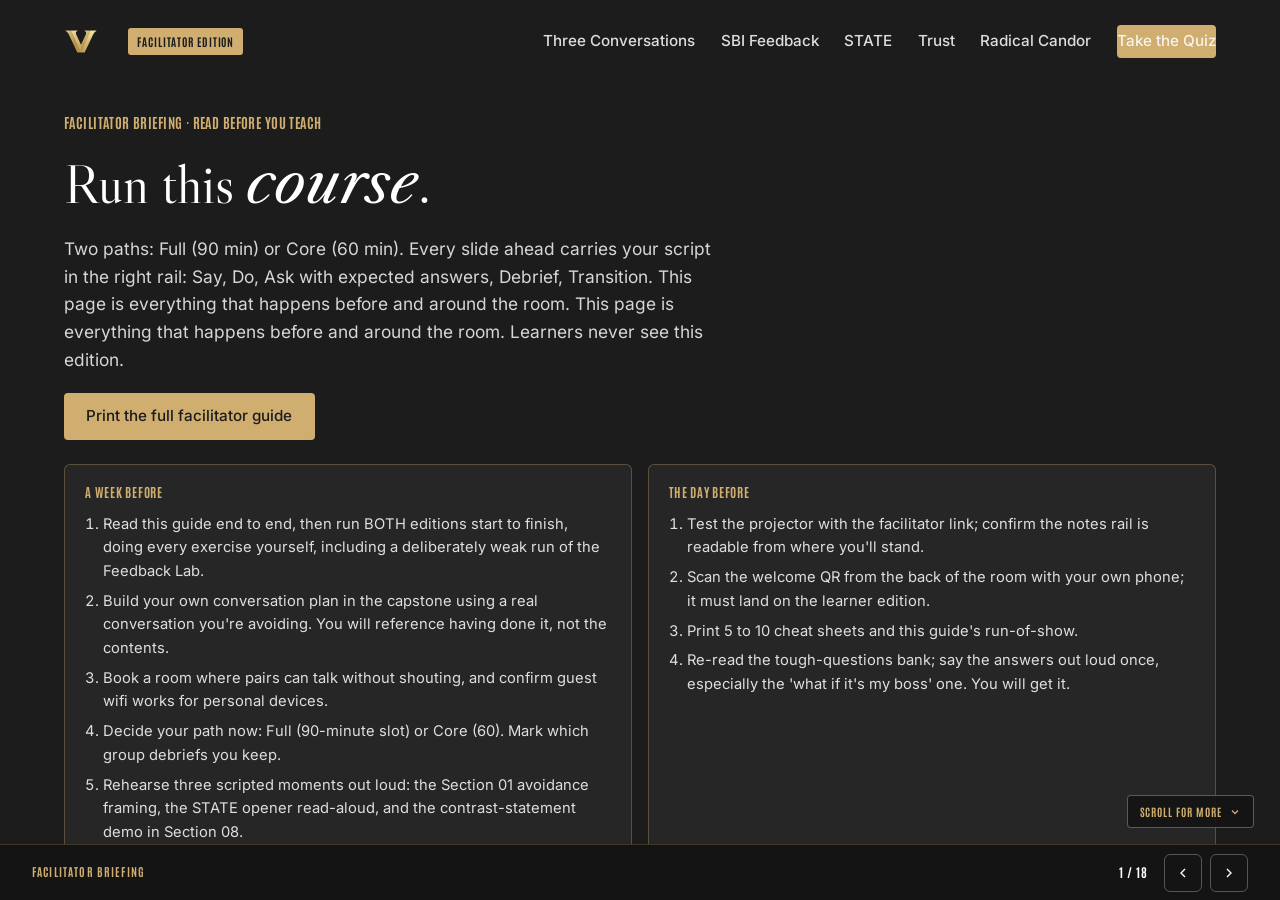
==== commit 34b9f5e8: "Fix scrolling, add wheel advance, printable facilitator guide, new-tab links - Facilitator edition s" ====
--- a/facilitator/index.html
+++ b/facilitator/index.html
@@ -42,7 +42,7 @@
   letter-spacing: .08em; font-size: .7rem; color: var(--vu-black); background: var(--vu-gold-flat);
   padding: .3rem .55rem; border-radius: 3px; margin-left: .9rem; white-space: nowrap; }
 @media (min-width: 1200px) {
-  body.fac .slide { display: grid; grid-template-columns: minmax(0,1fr) 350px; align-items: center; column-gap: 0; overflow: visible; }
+  body.fac .slide { display: grid; grid-template-columns: minmax(0,1fr) 350px; align-items: center; column-gap: 0; overflow-y: auto; overflow-x: hidden; }
   body.fac .slide > .wrap { grid-column: 1; }
   body.fac .slide > .hero__video, body.fac .slide > .hero__canvas, body.fac .slide > .hero__scrim { grid-column: 1 / -1; }
   body.fac .facnote { grid-column: 2; align-self: start; position: sticky; top: calc(var(--nav-h) + 16px);
@@ -133,7 +133,8 @@
     <div class="wrap wrap-wide">
       <p class="eyebrow">Facilitator briefing · Read before you teach</p>
       <h2 class="h2">Run this <em>course</em>.</h2>
-      <p class="lead">Two paths: Full (90 min) or Core (60 min). Every slide ahead carries your script in the right rail: Say, Do, Ask with expected answers, Debrief, Transition. This page is everything that happens before and around the room. Learners never see this edition.</p>
+      <p class="lead">Two paths: Full (90 min) or Core (60 min). Every slide ahead carries your script in the right rail: Say, Do, Ask with expected answers, Debrief, Transition. This page is everything that happens before and around the room. This page is everything that happens before and around the room. Learners never see this edition.</p>
+      <div class="hero__cta" style="margin-top:1.25rem"><a class="btn" href="guide.html" target="_blank" rel="noopener">Print the full facilitator guide</a></div>
       <div class="brief__grid"><div class="brief__box"><h3>A week before</h3><ol><li>Read this guide end to end, then run BOTH editions start to finish, doing every exercise yourself, including a deliberately weak run of the Feedback Lab.</li><li>Build your own conversation plan in the capstone using a real conversation you're avoiding. You will reference having done it, not the contents.</li><li>Book a room where pairs can talk without shouting, and confirm guest wifi works for personal devices.</li><li>Decide your path now: Full (90-minute slot) or Core (60). Mark which group debriefs you keep.</li><li>Rehearse three scripted moments out loud: the Section 01 avoidance framing, the STATE opener read-aloud, and the contrast-statement demo in Section 08.</li><li>Send the pre-work invite (template on this page) with the calendar invite; primed rooms start five minutes faster.</li></ol></div><div class="brief__box"><h3>The day before</h3><ol><li>Test the projector with the facilitator link; confirm the notes rail is readable from where you'll stand.</li><li>Scan the welcome QR from the back of the room with your own phone; it must land on the learner edition.</li><li>Print 5 to 10 cheat sheets and this guide's run-of-show.</li><li>Re-read the tough-questions bank; say the answers out loud once, especially the 'what if it's my boss' one. You will get it.</li></ol></div><div class="brief__box"><h3>30 minutes before</h3><ol><li>Welcome slide up as people arrive; it does the enrolling for you.</li><li>Close every other tab and app; silence the machine.</li><li>Test arrow-key navigation and one interaction (tap a ring of the SBI anatomy, run one Lab option).</li><li>Write 'PARKING LOT' at the top of the whiteboard.</li><li>Set the tone for yourself: this room is about to talk about conversations they're afraid of. Calm is contagious.</li></ol></div>
         <div class="brief__box"><h3>Materials</h3><ul><li>Projector or large display and the facilitator link open (this edition)</li><li>Facilitator laptop with arrow keys or clicker; all notifications off</li><li>Learner devices (BYOD) joining via the welcome-slide QR</li><li>A few printed cheat sheets (cheatsheet.html) for anyone without a device</li><li>Printed capstone worksheets (worksheet.html) for anyone without a device, and as the projector-failure fallback</li><li>Whiteboard or flip chart for the parking lot and the room's quadrant vote</li><li>Sticky notes and pens: the private-notes fallback, and several exercises here are deliberately private</li></ul></div>
         <div class="brief__box brief__wide"><h3>When things go sideways</h3><div class="brief__row"><b>If Projector or the site fails mid-session:</b> Teach from the printed cheat sheet: SBI, STATE, the three conversations, and the quadrant grid all work on a whiteboard. The pair practice needs no screen at all.</div><div class="brief__row"><b>If Learner devices can't join (wifi/filters):</b> Run facilitator-only: interactions happen on the projector with volunteers calling choices; private exercises (avoidance slider, BRAVING, the capstone) move to the printed capstone worksheet or sticky notes. You lose typing, not learning.</div><div class="brief__row"><b>If You're 10+ minutes behind by Radical Candor (Section 06):</b> Declare the Core path silently: cut remaining group debriefs and the in-class videos. Never cut the STATE pair rep, the recap, or the capstone; they carry objectives 3 and 5.</div><div class="brief__row"><b>If Silence after you ask a question:</b> Count seven full seconds before rescuing; in this course especially, silence is people deciding whether to be honest. If it holds, narrow it: 'This table: Ruinous Empathy or Obnoxious Aggression?' Never answer your own question first.</div><div class="brief__row"><b>If One voice dominates, or someone starts naming real colleagues:</b> For dominators: 'Hold that; parking lot,' then invite two unheard voices. For naming names: step in immediately and kindly: 'Roles, not names, protects everyone in this room, including you.' Repeat the no-names norm; it is load-bearing.</div><div class="brief__row"><b>If Someone gets emotional or discloses a live, serious conflict:</b> Do not process it in the room. Acknowledge briefly ('That sounds genuinely hard, and I want to do it justice; find me at the break'), continue, and follow up privately. If it involves policy violations, harassment, or safety, route them to HR, not to this toolkit.</div></div>
@@ -157,7 +158,7 @@
       <p class="lead" data-reveal style="margin:1.5rem auto 0;max-width:44ch">Learners scan this code and land on the learner edition; your screen keeps the notes. Every exercise is hands-on.</p>
       <div class="hero__meta" data-reveal style="justify-content:center">
         <div><b>8</b> Core skills</div>
-        <div><b>60–90</b> Minutes</div>
+        <div><b>90</b> Minutes (60 core)</div>
         <div><b>1</b> Real conversation you'll plan</div>
       </div>
       <div class="hero__cta" data-reveal style="justify-content:center">
@@ -839,6 +840,6 @@
 
 
 <script src="../assets/js/qrcode.js?v=1"></script>
-<script src="../assets/js/main.js?v=11"></script>
+<script src="../assets/js/main.js?v=12"></script>
 </body>
 </html>
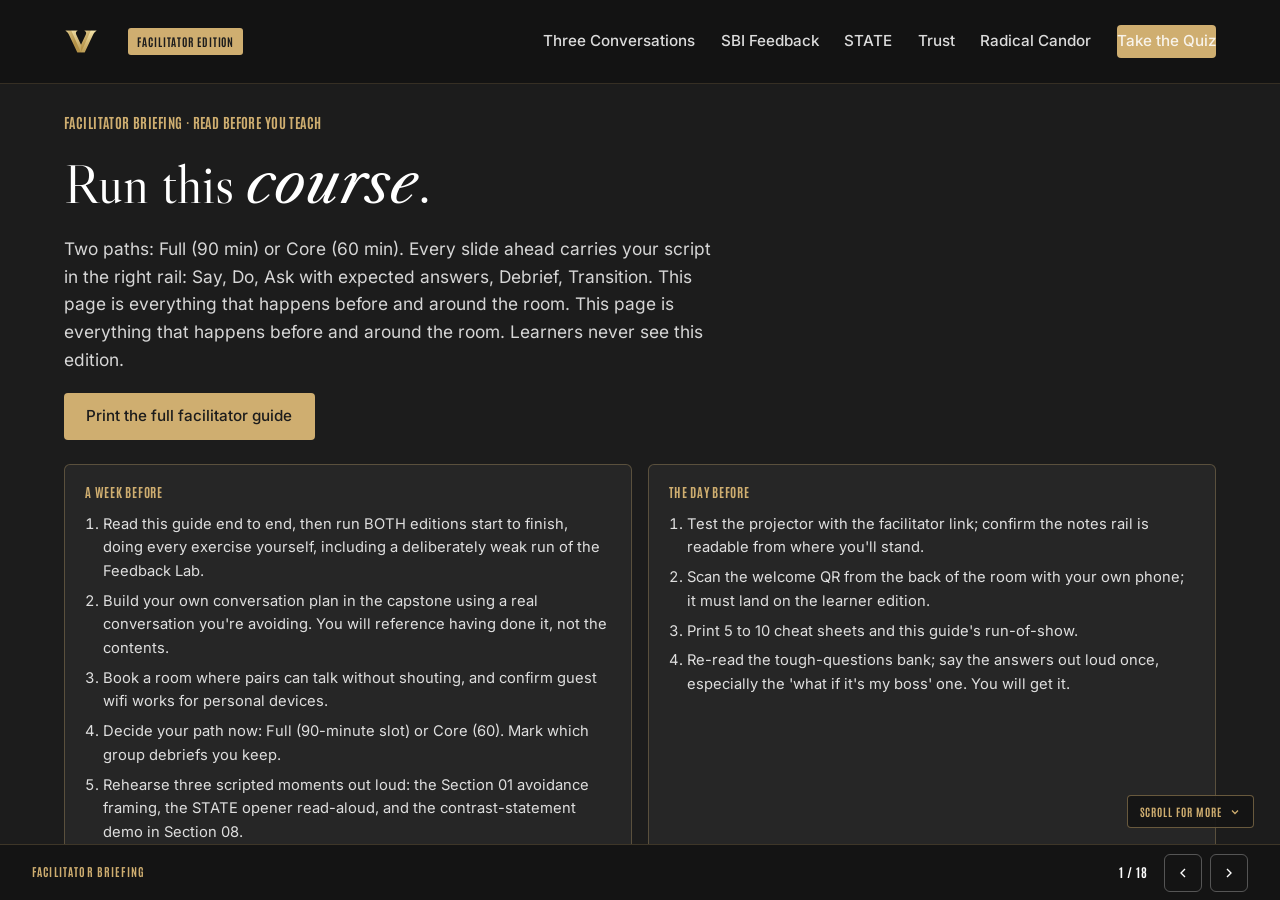
==== commit 2a4f3d9c: "Slide images in the printable guide, solid top bar, Manager Voyage marker - facilitator/guide.html n" ====
--- a/facilitator/index.html
+++ b/facilitator/index.html
@@ -175,7 +175,7 @@
     <canvas class="hero__canvas" aria-hidden="true"></canvas>
     <div class="hero__scrim" aria-hidden="true"></div>
     <div class="wrap">
-      <p class="eyebrow" data-reveal>Navigating Difficult Conversations · Vanderbilt</p>
+      <p class="eyebrow" data-reveal>Navigating Difficult Conversations · Vanderbilt · Manager Voyage</p>
       <h1 class="h-hero" data-reveal>Say the hard thing,<br><em class="gold-text">and keep the trust.</em></h1>
       <p class="lead" data-reveal style="margin-top:1.5rem">You already know what needs to be said. This session is about how: a shared, research-backed toolkit for the conversations you've been putting off.</p>
       <div class="objectives" data-reveal>
--- a/assets/css/styles.css
+++ b/assets/css/styles.css
@@ -766,3 +766,6 @@
 .scrollhint svg { display: block; }
 @keyframes hintPulse { 0%, 100% { transform: translateY(0); } 50% { transform: translateY(3px); } }
 @media (prefers-reduced-motion: reduce) { .scrollhint.show { animation: none; } }
+
+/* solid top bar on every slide */
+.nav { background: rgba(20,20,20,.97); border-bottom: 1px solid rgba(207,174,112,.18); }
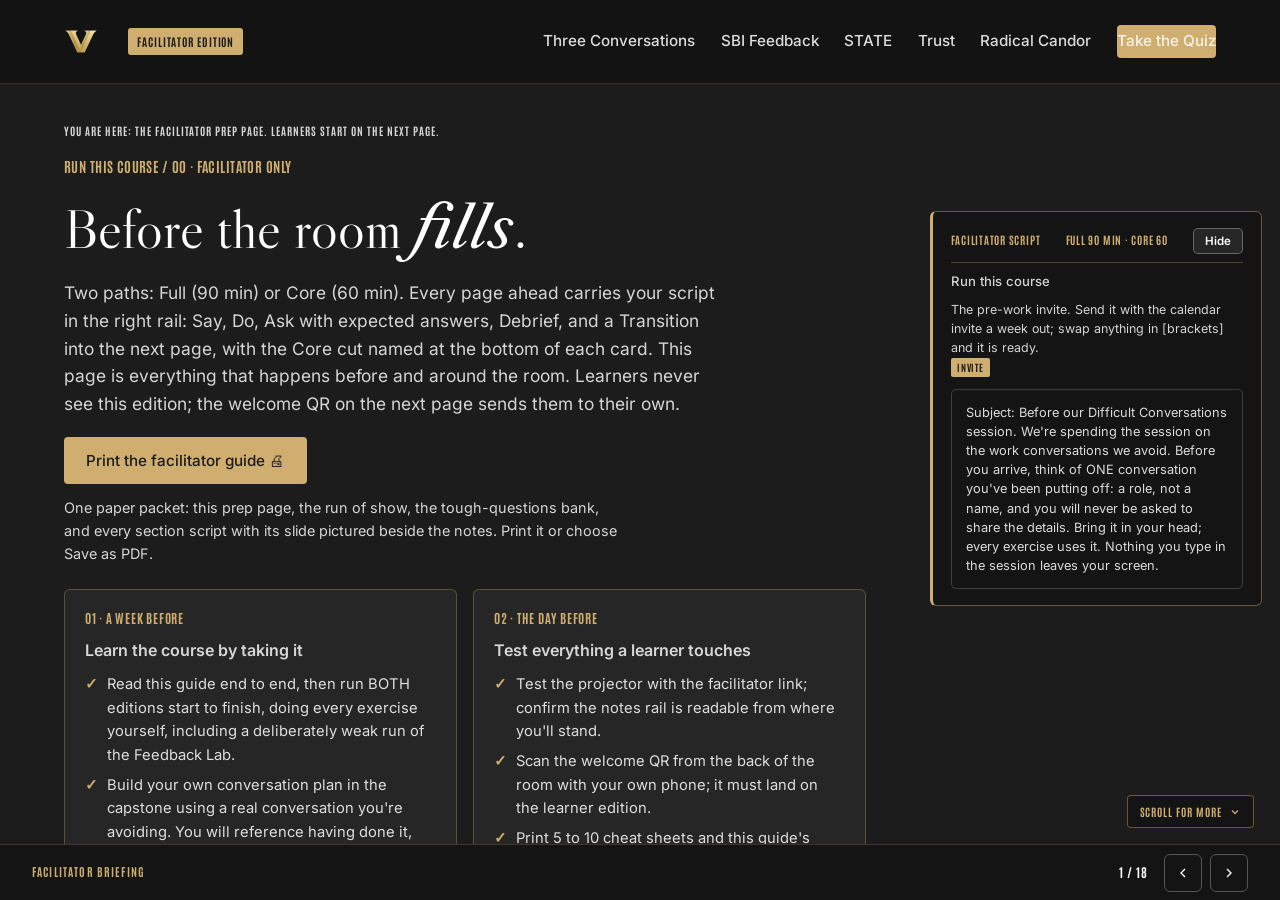
==== commit 9206c278: "Redesign facilitator briefing to match the Working Smarter prep page Numbered prep cards with sub-he" ====
--- a/facilitator/index.html
+++ b/facilitator/index.html
@@ -75,8 +75,7 @@
 .facnote__script { margin: 0; font-family: var(--font-serif); font-style: italic; font-size: .88rem; color: #fff; }
 .facnote__mini { margin: .25rem 0 0; font-size: .78rem; color: rgba(255,255,255,.75); }
 .brief__grid { display: grid; gap: 1rem; grid-template-columns: 1fr; margin-top: 1.5rem; }
-@media (min-width: 980px) { .brief__grid { grid-template-columns: repeat(2, 1fr); }
-  body.fac #s-briefing { grid-template-columns: 1fr !important; } }
+@media (min-width: 980px) { .brief__grid { grid-template-columns: repeat(2, 1fr); } }
 .brief__box { background: #262626; border: 1px solid rgba(207,174,112,.3); border-radius: 6px; padding: 1.1rem 1.25rem; font-size: .92rem; }
 .brief__box h3 { font-family: var(--font-condensed); font-weight: 700; text-transform: uppercase; letter-spacing: .06em;
   font-size: .8rem; color: var(--vu-gold-flat); margin-bottom: .6rem; }
@@ -87,7 +86,31 @@
 .brief__q { border-bottom: 1px solid rgba(255,255,255,.08); padding: .4rem 0; }
 .brief__q summary { cursor: pointer; font-weight: 500; color: #fff; }
 .brief__q p { margin: .4rem 0 .2rem; color: rgba(255,255,255,.8); font-size: .9rem; }
+.brief__youarehere { font-family: var(--font-condensed); font-weight: 700; text-transform: uppercase;
+  letter-spacing: .09em; font-size: .68rem; color: rgba(255,255,255,.55); margin-bottom: 1rem; }
+.brief__sub { font-weight: 600; color: #fff; margin: 0 0 .6rem; font-size: 1rem; }
+.brief__printnote { color: rgba(255,255,255,.7); font-size: .9rem; max-width: 62ch; margin-top: .75rem; }
+.brief__box ol.checks, .brief__box ul.checks { list-style: none; padding-left: 0; }
+.brief__box .checks li { position: relative; padding-left: 1.4rem; }
+.brief__box .checks li::before { content: "\2713"; position: absolute; left: 0; color: var(--vu-gold-flat); font-weight: 700; }
+.facnote__invite { border: 1px solid rgba(255,255,255,.18); border-radius: 5px; padding: .8rem .9rem;
+  margin-top: .5rem; font-size: .8rem; color: rgba(255,255,255,.85); white-space: pre-wrap; }
+/* hide/show the facilitator script */
+.facnote__hide { font-family: var(--font-body, Inter, sans-serif); font-weight: 600; font-size: .72rem;
+  color: #fff; background: rgba(255,255,255,.08); border: 1px solid rgba(255,255,255,.3);
+  border-radius: 5px; padding: .3rem .7rem; cursor: pointer; text-transform: none; letter-spacing: 0; }
+.facnote__hide:hover { border-color: var(--vu-gold-flat); }
+body.fac-hide .facnote { display: none !important; }
+@media (min-width: 1200px) { body.fac.fac-hide .slide { grid-template-columns: 1fr; } }
+.facshow { position: fixed; right: clamp(14px, 2vw, 28px); top: calc(var(--nav-h) + 14px); z-index: 96;
+  display: none; align-items: center; gap: .45rem;
+  font-family: var(--font-condensed); font-weight: 700; text-transform: uppercase;
+  letter-spacing: .09em; font-size: .68rem; color: var(--vu-gold-flat);
+  background: rgba(20,20,20,.92); border: 1px solid rgba(207,174,112,.45); border-radius: 4px;
+  padding: .5rem .75rem; cursor: pointer; }
+body.fac-hide .facshow { display: inline-flex; }
 </style>
+
 </head>
 <body class="fac">
 <a class="skip-link" href="#s-agenda">Skip to content</a>
@@ -131,18 +154,21 @@
 
   <section class="slide on-dark" id="s-briefing" data-title="Facilitator briefing">
     <div class="wrap wrap-wide">
-      <p class="eyebrow">Facilitator briefing · Read before you teach</p>
-      <h2 class="h2">Run this <em>course</em>.</h2>
-      <p class="lead">Two paths: Full (90 min) or Core (60 min). Every slide ahead carries your script in the right rail: Say, Do, Ask with expected answers, Debrief, Transition. This page is everything that happens before and around the room. This page is everything that happens before and around the room. Learners never see this edition.</p>
-      <div class="hero__cta" style="margin-top:1.25rem"><a class="btn" href="guide.html" target="_blank" rel="noopener">Print the full facilitator guide</a></div>
-      <div class="brief__grid"><div class="brief__box"><h3>A week before</h3><ol><li>Read this guide end to end, then run BOTH editions start to finish, doing every exercise yourself, including a deliberately weak run of the Feedback Lab.</li><li>Build your own conversation plan in the capstone using a real conversation you're avoiding. You will reference having done it, not the contents.</li><li>Book a room where pairs can talk without shouting, and confirm guest wifi works for personal devices.</li><li>Decide your path now: Full (90-minute slot) or Core (60). Mark which group debriefs you keep.</li><li>Rehearse three scripted moments out loud: the Section 01 avoidance framing, the STATE opener read-aloud, and the contrast-statement demo in Section 08.</li><li>Send the pre-work invite (template on this page) with the calendar invite; primed rooms start five minutes faster.</li></ol></div><div class="brief__box"><h3>The day before</h3><ol><li>Test the projector with the facilitator link; confirm the notes rail is readable from where you'll stand.</li><li>Scan the welcome QR from the back of the room with your own phone; it must land on the learner edition.</li><li>Print 5 to 10 cheat sheets and this guide's run-of-show.</li><li>Re-read the tough-questions bank; say the answers out loud once, especially the 'what if it's my boss' one. You will get it.</li></ol></div><div class="brief__box"><h3>30 minutes before</h3><ol><li>Welcome slide up as people arrive; it does the enrolling for you.</li><li>Close every other tab and app; silence the machine.</li><li>Test arrow-key navigation and one interaction (tap a ring of the SBI anatomy, run one Lab option).</li><li>Write 'PARKING LOT' at the top of the whiteboard.</li><li>Set the tone for yourself: this room is about to talk about conversations they're afraid of. Calm is contagious.</li></ol></div>
-        <div class="brief__box"><h3>Materials</h3><ul><li>Projector or large display and the facilitator link open (this edition)</li><li>Facilitator laptop with arrow keys or clicker; all notifications off</li><li>Learner devices (BYOD) joining via the welcome-slide QR</li><li>A few printed cheat sheets (cheatsheet.html) for anyone without a device</li><li>Printed capstone worksheets (worksheet.html) for anyone without a device, and as the projector-failure fallback</li><li>Whiteboard or flip chart for the parking lot and the room's quadrant vote</li><li>Sticky notes and pens: the private-notes fallback, and several exercises here are deliberately private</li></ul></div>
-        <div class="brief__box brief__wide"><h3>When things go sideways</h3><div class="brief__row"><b>If Projector or the site fails mid-session:</b> Teach from the printed cheat sheet: SBI, STATE, the three conversations, and the quadrant grid all work on a whiteboard. The pair practice needs no screen at all.</div><div class="brief__row"><b>If Learner devices can't join (wifi/filters):</b> Run facilitator-only: interactions happen on the projector with volunteers calling choices; private exercises (avoidance slider, BRAVING, the capstone) move to the printed capstone worksheet or sticky notes. You lose typing, not learning.</div><div class="brief__row"><b>If You're 10+ minutes behind by Radical Candor (Section 06):</b> Declare the Core path silently: cut remaining group debriefs and the in-class videos. Never cut the STATE pair rep, the recap, or the capstone; they carry objectives 3 and 5.</div><div class="brief__row"><b>If Silence after you ask a question:</b> Count seven full seconds before rescuing; in this course especially, silence is people deciding whether to be honest. If it holds, narrow it: 'This table: Ruinous Empathy or Obnoxious Aggression?' Never answer your own question first.</div><div class="brief__row"><b>If One voice dominates, or someone starts naming real colleagues:</b> For dominators: 'Hold that; parking lot,' then invite two unheard voices. For naming names: step in immediately and kindly: 'Roles, not names, protects everyone in this room, including you.' Repeat the no-names norm; it is load-bearing.</div><div class="brief__row"><b>If Someone gets emotional or discloses a live, serious conflict:</b> Do not process it in the room. Acknowledge briefly ('That sounds genuinely hard, and I want to do it justice; find me at the break'), continue, and follow up privately. If it involves policy violations, harassment, or safety, route them to HR, not to this toolkit.</div></div>
-        <div class="brief__box brief__wide"><h3>Tough questions, ready answers</h3><details class="brief__q"><summary>What if the difficult conversation I need is with my own boss?</summary><p>The tools point up as well as down. STATE was built for high-stakes talks with people who outrank you: facts first, story owned tentatively, a genuine ask. Pick your timing, be extra generous in interpretation, and remember McKinsey's frame: surfacing a real problem is part of your job, not insubordination.</p></details><details class="brief__q"><summary>I've let it slide for a year. Isn't it too late and too awkward now?</summary><p>It's more awkward, and still worth it. Name the delay honestly as yours: 'I should have raised this months ago, and that's on me.' That one sentence takes the ambush out of it and models the accountability you're about to ask for.</p></details><details class="brief__q"><summary>What about the person who cries or blows up every single time?</summary><p>A predictable reaction doesn't erase the standard; it changes your preparation. Plan the pause, have your contrast statement ready, pick a private time with slack after it. If the pattern repeats across many conversations, bring in your HR partner; that's a support structure, not an escalation.</p></details><details class="brief__q"><summary>Isn't scripting a conversation manipulative?</summary><p>You script yourself, not them. The opener and contrast statement exist because adrenaline makes everyone a worse version of themselves in the first 30 seconds. Preparing to be clear and kind under stress is care, not control. The other person still gets to change your mind; that's what the Ask step is for.</p></details><details class="brief__q"><summary>What if it turns out I'm the one who's wrong?</summary><p>Then the conversation worked. You traded a resentment for information. That's why STATE ends with 'encourage testing'; if you weren't willing to be wrong, it was a lecture with a question mark.</p></details><details class="brief__q"><summary>When does this stop being a conversation and become an HR matter?</summary><p>The toolkit covers performance, behavior, and working-relationship conversations. Policy violations, anything touching protected classes, safety concerns, or formal performance processes belong with HR from the start. When in doubt, consult HR before the conversation, not after it goes wrong.</p></details></div>
-        <div class="brief__box brief__wide"><h3>Copy-paste templates</h3><details class="brief__q"><summary>Pre-work invite (paste into the calendar invite)</summary><p>Subject: Before our Difficult Conversations session. We're spending the session on the work conversations we avoid. Before you arrive, think of ONE conversation you've been putting off: a role, not a name, and you will never be asked to share the details. Bring it in your head; every exercise uses it. Nothing you type in the session leaves your screen.</p></details><details class="brief__q"><summary>7-day pulse (send one week after)</summary><p>Subject: One week later, did it happen? Three quick lines, reply whenever: 1) Did you have the conversation you planned? 2) Which tool did you reach for (SBI, STATE, contrast statement)? 3) What happened, in one sentence? Replies come to me only. If it hasn't happened yet, that's useful to know too, and this note is your nudge.</p></details></div>
+      <p class="brief__youarehere">You are here: the facilitator prep page. Learners start on the next page.</p>
+      <p class="eyebrow">Run this course / 00 · Facilitator only</p>
+      <h2 class="h2">Before the room <em>fills</em>.</h2>
+      <p class="lead">Two paths: Full (90 min) or Core (60 min). Every page ahead carries your script in the right rail: Say, Do, Ask with expected answers, Debrief, and a Transition into the next page, with the Core cut named at the bottom of each card. This page is everything that happens before and around the room. Learners never see this edition; the welcome QR on the next page sends them to their own.</p>
+      <div class="hero__cta" style="margin-top:1.25rem"><a class="btn" href="guide.html" target="_blank" rel="noopener">Print the facilitator guide &#128424;</a></div>
+      <p class="brief__printnote">One paper packet: this prep page, the run of show, the tough-questions bank, and every section script with its slide pictured beside the notes. Print it or choose Save as PDF.</p>
+      <div class="brief__grid"><div class="brief__box"><h3>01 · A week before</h3><p class="brief__sub">Learn the course by taking it</p><ol class="checks"><li>Read this guide end to end, then run BOTH editions start to finish, doing every exercise yourself, including a deliberately weak run of the Feedback Lab.</li><li>Build your own conversation plan in the capstone using a real conversation you're avoiding. You will reference having done it, not the contents.</li><li>Book a room where pairs can talk without shouting, and confirm guest wifi works for personal devices.</li><li>Decide your path now: Full (90-minute slot) or Core (60). Mark which group debriefs you keep.</li><li>Rehearse three scripted moments out loud: the Section 01 avoidance framing, the STATE opener read-aloud, and the contrast-statement demo in Section 08.</li><li>Send the pre-work invite (template on this page) with the calendar invite; primed rooms start five minutes faster.</li></ol></div><div class="brief__box"><h3>02 · The day before</h3><p class="brief__sub">Test everything a learner touches</p><ol class="checks"><li>Test the projector with the facilitator link; confirm the notes rail is readable from where you'll stand.</li><li>Scan the welcome QR from the back of the room with your own phone; it must land on the learner edition.</li><li>Print 5 to 10 cheat sheets and this guide's run-of-show.</li><li>Re-read the tough-questions bank; say the answers out loud once, especially the 'what if it's my boss' one. You will get it.</li></ol></div><div class="brief__box"><h3>03 · 30 minutes before</h3><p class="brief__sub">Set the room, set the tone</p><ol class="checks"><li>Welcome slide up as people arrive; it does the enrolling for you.</li><li>Close every other tab and app; silence the machine.</li><li>Test arrow-key navigation and one interaction (tap a ring of the SBI anatomy, run one Lab option).</li><li>Write 'PARKING LOT' at the top of the whiteboard.</li><li>Set the tone for yourself: this room is about to talk about conversations they're afraid of. Calm is contagious.</li></ol></div>
+        <div class="brief__box"><h3>04 · Materials</h3><p class="brief__sub">Have these in hand</p><ul class="checks"><li>Projector or large display and the facilitator link open (this edition)</li><li>Facilitator laptop with arrow keys or clicker; all notifications off</li><li>Learner devices (BYOD) joining via the welcome-slide QR</li><li>A few printed cheat sheets (cheatsheet.html) for anyone without a device</li><li>Printed capstone worksheets (worksheet.html) for anyone without a device, and as the projector-failure fallback</li><li>Whiteboard or flip chart for the parking lot and the room's quadrant vote</li><li>Sticky notes and pens: the private-notes fallback, and several exercises here are deliberately private</li></ul></div>
+        <div class="brief__box brief__wide"><h3>05 · When things go sideways</h3><p class="brief__sub">If it breaks, you have a move</p><div class="brief__row"><b>If Projector or the site fails mid-session:</b> Teach from the printed cheat sheet: SBI, STATE, the three conversations, and the quadrant grid all work on a whiteboard. The pair practice needs no screen at all.</div><div class="brief__row"><b>If Learner devices can't join (wifi/filters):</b> Run facilitator-only: interactions happen on the projector with volunteers calling choices; private exercises (avoidance slider, BRAVING, the capstone) move to the printed capstone worksheet or sticky notes. You lose typing, not learning.</div><div class="brief__row"><b>If You're 10+ minutes behind by Radical Candor (Section 06):</b> Declare the Core path silently: cut remaining group debriefs and the in-class videos. Never cut the STATE pair rep, the recap, or the capstone; they carry objectives 3 and 5.</div><div class="brief__row"><b>If Silence after you ask a question:</b> Count seven full seconds before rescuing; in this course especially, silence is people deciding whether to be honest. If it holds, narrow it: 'This table: Ruinous Empathy or Obnoxious Aggression?' Never answer your own question first.</div><div class="brief__row"><b>If One voice dominates, or someone starts naming real colleagues:</b> For dominators: 'Hold that; parking lot,' then invite two unheard voices. For naming names: step in immediately and kindly: 'Roles, not names, protects everyone in this room, including you.' Repeat the no-names norm; it is load-bearing.</div><div class="brief__row"><b>If Someone gets emotional or discloses a live, serious conflict:</b> Do not process it in the room. Acknowledge briefly ('That sounds genuinely hard, and I want to do it justice; find me at the break'), continue, and follow up privately. If it involves policy violations, harassment, or safety, route them to HR, not to this toolkit.</div></div>
+        <div class="brief__box brief__wide"><h3>06 · Tough questions, ready answers</h3><p class="brief__sub">Say each answer out loud once before you teach</p><details class="brief__q"><summary>What if the difficult conversation I need is with my own boss?</summary><p>The tools point up as well as down. STATE was built for high-stakes talks with people who outrank you: facts first, story owned tentatively, a genuine ask. Pick your timing, be extra generous in interpretation, and remember McKinsey's frame: surfacing a real problem is part of your job, not insubordination.</p></details><details class="brief__q"><summary>I've let it slide for a year. Isn't it too late and too awkward now?</summary><p>It's more awkward, and still worth it. Name the delay honestly as yours: 'I should have raised this months ago, and that's on me.' That one sentence takes the ambush out of it and models the accountability you're about to ask for.</p></details><details class="brief__q"><summary>What about the person who cries or blows up every single time?</summary><p>A predictable reaction doesn't erase the standard; it changes your preparation. Plan the pause, have your contrast statement ready, pick a private time with slack after it. If the pattern repeats across many conversations, bring in your HR partner; that's a support structure, not an escalation.</p></details><details class="brief__q"><summary>Isn't scripting a conversation manipulative?</summary><p>You script yourself, not them. The opener and contrast statement exist because adrenaline makes everyone a worse version of themselves in the first 30 seconds. Preparing to be clear and kind under stress is care, not control. The other person still gets to change your mind; that's what the Ask step is for.</p></details><details class="brief__q"><summary>What if it turns out I'm the one who's wrong?</summary><p>Then the conversation worked. You traded a resentment for information. That's why STATE ends with 'encourage testing'; if you weren't willing to be wrong, it was a lecture with a question mark.</p></details><details class="brief__q"><summary>When does this stop being a conversation and become an HR matter?</summary><p>The toolkit covers performance, behavior, and working-relationship conversations. Policy violations, anything touching protected classes, safety concerns, or formal performance processes belong with HR from the start. When in doubt, consult HR before the conversation, not after it goes wrong.</p></details></div>
+        <div class="brief__box brief__wide"><h3>07 · Copy-paste templates</h3><p class="brief__sub">Copy, swap the brackets, send</p><details class="brief__q"><summary>Pre-work invite (paste into the calendar invite)</summary><p>Subject: Before our Difficult Conversations session. We're spending the session on the work conversations we avoid. Before you arrive, think of ONE conversation you've been putting off: a role, not a name, and you will never be asked to share the details. Bring it in your head; every exercise uses it. Nothing you type in the session leaves your screen.</p></details><details class="brief__q"><summary>7-day pulse (send one week after)</summary><p>Subject: One week later, did it happen? Three quick lines, reply whenever: 1) Did you have the conversation you planned? 2) Which tool did you reach for (SBI, STATE, contrast statement)? 3) What happened, in one sentence? Replies come to me only. If it hasn't happened yet, that's useful to know too, and this note is your nudge.</p></details></div>
       </div>
       <p class="why" style="margin-top:1.5rem"><b>After the session:</b> Seven days out, send a three-line pulse: 'Did you have the conversation? Which tool did you use? What happened?' Replies are your Kirkpatrick Level 3 evidence. At 30/60/90 days, ask managers-of-managers whether SBI language is showing up in regular 1:1s.</p>
     </div>
+    <aside class="facnote" aria-label="Facilitator notes"><div class="facnote__head"><span>Facilitator script</span><span class="facnote__time">Full 90 min · Core 60</span><button class="facnote__hide" type="button" aria-label="Hide the facilitator script">Hide</button></div><p class="facnote__purpose">Run this course</p><p class="facnote__mini">The pre-work invite. Send it with the calendar invite a week out; swap anything in [brackets] and it is ready.</p><span class="facnote__tag t-say">Invite</span><div class="facnote__invite">Subject: Before our Difficult Conversations session. We're spending the session on the work conversations we avoid. Before you arrive, think of ONE conversation you've been putting off: a role, not a name, and you will never be asked to share the details. Bring it in your head; every exercise uses it. Nothing you type in the session leaves your screen.</div></aside>
   </section>
 
   <!-- ============ 0 · WELCOME / QR ============ -->
@@ -165,7 +191,7 @@
         <a class="btn" href="#s-hero">We're ready, let's begin</a>
       </div>
     </div>
-    <aside class="facnote" aria-label="Facilitator notes"><div class="facnote__head"><span>Facilitator</span><span>Full 3 min · Core 2</span></div><p class="facnote__purpose">Get every learner into the experience on their own device, and set the privacy norm that makes honesty possible.</p><div class="facnote__blk"><span class="facnote__tag t-say">Say</span><p class="facnote__script">&ldquo;Welcome. Point your camera at that code before we start. Two ground rules for the next hour: nothing you type leaves your screen, and every example we touch uses roles, never names. That's what makes it safe to work on the real thing.&rdquo;</p></div><div class="facnote__blk"><span class="facnote__tag t-do">Do</span><ol class="facnote__steps"><li>Have this slide projected as people arrive.</li><li>Point at the QR and get phones up before you say anything else.</li><li>State the two norms: everything typed stays on their screen, and all examples today use roles, never names.</li><li>Confirm by show of hands that most of the room has the site open before advancing.</li></ol></div><p class="facnote__meta"><b>Validate:</b> 80%+ of the room has the deck open on a device.</p><p class="facnote__meta"><b>Watch for:</b> Anyone without a device: pair them with a neighbor now, and point them at the printed cheat sheet for the private exercises.</p><div class="facnote__blk"><span class="facnote__tag t-tra">Transition</span><p class="facnote__script">&ldquo;Everyone in? Then let me tell you what you'll walk out with.&rdquo;</p></div><p class="facnote__meta facnote__core"><b>60-min core:</b> Core: one scan prompt, state the two norms, move on.</p></aside>
+    <aside class="facnote" aria-label="Facilitator notes"><div class="facnote__head"><span>Facilitator script</span><span class="facnote__time">Full 3 min · Core 2</span><button class="facnote__hide" type="button" aria-label="Hide the facilitator script">Hide</button></div><p class="facnote__purpose">Get every learner into the experience on their own device, and set the privacy norm that makes honesty possible.</p><div class="facnote__blk"><span class="facnote__tag t-say">Say</span><p class="facnote__script">&ldquo;Welcome. Point your camera at that code before we start. Two ground rules for the next hour: nothing you type leaves your screen, and every example we touch uses roles, never names. That's what makes it safe to work on the real thing.&rdquo;</p></div><div class="facnote__blk"><span class="facnote__tag t-do">Do</span><ol class="facnote__steps"><li>Have this slide projected as people arrive.</li><li>Point at the QR and get phones up before you say anything else.</li><li>State the two norms: everything typed stays on their screen, and all examples today use roles, never names.</li><li>Confirm by show of hands that most of the room has the site open before advancing.</li></ol></div><p class="facnote__meta"><b>Validate:</b> 80%+ of the room has the deck open on a device.</p><p class="facnote__meta"><b>Watch for:</b> Anyone without a device: pair them with a neighbor now, and point them at the printed cheat sheet for the private exercises.</p><div class="facnote__blk"><span class="facnote__tag t-tra">Transition</span><p class="facnote__script">&ldquo;Everyone in? Then let me tell you what you'll walk out with.&rdquo;</p></div><p class="facnote__meta facnote__core"><b>60-min core:</b> Core: one scan prompt, state the two norms, move on.</p></aside>
   </section>
 
   <!-- ============ 1 · HERO ============ -->
@@ -200,7 +226,7 @@
         <a class="btn btn--ghost" href="#s-recap">Jump to the quiz</a>
       </div>
     </div>
-    <aside class="facnote" aria-label="Facilitator notes"><div class="facnote__head"><span>Facilitator</span><span>Full 2 min · Core 1</span></div><p class="facnote__purpose">Set the contract: five capabilities, ending in a real conversation with a date on it.</p><div class="facnote__blk"><span class="facnote__tag t-say">Say</span><p class="facnote__script">&ldquo;Most managers already know WHAT they need to say. Where it falls apart is HOW. In the next hour you get one shared toolkit from the best research there is, and you leave with one real conversation planned and dated. Not a hypothetical. Yours.&rdquo;</p></div><div class="facnote__blk"><span class="facnote__tag t-do">Do</span><ol class="facnote__steps"><li>Read the five objectives in plain language, briskly.</li><li>Land hard on the fifth: this session ends with a plan for a REAL conversation, not a worksheet.</li><li>Name the sources once for credibility: Harvard's negotiation faculty, CCL, Crucial Conversations, Brené Brown, Kim Scott, McKinsey, SHRM.</li></ol></div><div class="facnote__blk"><span class="facnote__tag t-ask">Ask</span><p class="facnote__script">&ldquo;Show of hands, no details: who has a conversation they've been putting off for more than a month?&rdquo;</p><p class="facnote__mini">Expect:</p><ul class="facnote__steps"><li>Most hands go up, some sheepishly</li><li>A few brave laughs and 'more than one'</li><li>Some hands stay down out of caution</li></ul><p class="facnote__mini">Respond: Acknowledge the hands: 'That's normal, and that's the raw material for today.' If hands stay down, add: 'If yours is down, either you're current, which is rare, or it's private, which is fine. Everything today works either way.'</p></div><p class="facnote__meta"><b>Validate:</b> Learners can say what the capstone will be (a planned, dated conversation).</p><p class="facnote__meta"><b>Watch for:</b> Eye-rolls at 'another soft-skills training': the objectives are the counter, every one is a concrete behavior.</p><div class="facnote__blk"><span class="facnote__tag t-tra">Transition</span><p class="facnote__script">&ldquo;Here's the road: eight ideas, each one building toward that conversation.&rdquo;</p></div><p class="facnote__meta facnote__core"><b>60-min core:</b> Core: objectives 1 and 5 out loud; the rest on screen.</p></aside>
+    <aside class="facnote" aria-label="Facilitator notes"><div class="facnote__head"><span>Facilitator script</span><span class="facnote__time">Full 2 min · Core 1</span><button class="facnote__hide" type="button" aria-label="Hide the facilitator script">Hide</button></div><p class="facnote__purpose">Set the contract: five capabilities, ending in a real conversation with a date on it.</p><div class="facnote__blk"><span class="facnote__tag t-say">Say</span><p class="facnote__script">&ldquo;Most managers already know WHAT they need to say. Where it falls apart is HOW. In the next hour you get one shared toolkit from the best research there is, and you leave with one real conversation planned and dated. Not a hypothetical. Yours.&rdquo;</p></div><div class="facnote__blk"><span class="facnote__tag t-do">Do</span><ol class="facnote__steps"><li>Read the five objectives in plain language, briskly.</li><li>Land hard on the fifth: this session ends with a plan for a REAL conversation, not a worksheet.</li><li>Name the sources once for credibility: Harvard's negotiation faculty, CCL, Crucial Conversations, Brené Brown, Kim Scott, McKinsey, SHRM.</li></ol></div><div class="facnote__blk"><span class="facnote__tag t-ask">Ask</span><p class="facnote__script">&ldquo;Show of hands, no details: who has a conversation they've been putting off for more than a month?&rdquo;</p><p class="facnote__mini">Expect:</p><ul class="facnote__steps"><li>Most hands go up, some sheepishly</li><li>A few brave laughs and 'more than one'</li><li>Some hands stay down out of caution</li></ul><p class="facnote__mini">Respond: Acknowledge the hands: 'That's normal, and that's the raw material for today.' If hands stay down, add: 'If yours is down, either you're current, which is rare, or it's private, which is fine. Everything today works either way.'</p></div><p class="facnote__meta"><b>Validate:</b> Learners can say what the capstone will be (a planned, dated conversation).</p><p class="facnote__meta"><b>Watch for:</b> Eye-rolls at 'another soft-skills training': the objectives are the counter, every one is a concrete behavior.</p><div class="facnote__blk"><span class="facnote__tag t-tra">Transition</span><p class="facnote__script">&ldquo;Here's the road: eight ideas, each one building toward that conversation.&rdquo;</p></div><p class="facnote__meta facnote__core"><b>60-min core:</b> Core: objectives 1 and 5 out loud; the rest on screen.</p></aside>
   </section>
 
   <!-- ============ 2 · AGENDA ============ -->
@@ -219,7 +245,7 @@
         <li data-reveal><span class="num">08</span><div><h3>When it goes sideways</h3><p>Tears, anger, silence: how to restore safety without dropping the message.</p></div></li>
       </ol>
     </div>
-    <aside class="facnote" aria-label="Facilitator notes"><div class="facnote__head"><span>Facilitator</span><span>Full 1 min · Core skip</span></div><p class="facnote__purpose">Show the arc once so learners can place each tool as it arrives.</p><div class="facnote__blk"><span class="facnote__tag t-say">Say</span><p class="facnote__script">&ldquo;Eight ideas, four moves: why these talks are hard, what to actually say, what makes people able to hear it, and how to open, and recover, in the room.&rdquo;</p></div><div class="facnote__blk"><span class="facnote__tag t-do">Do</span><ol class="facnote__steps"><li>Walk the eight items in one breath each.</li><li>Point out the shape: why it's hard (01-02), what to say (03-04), what makes it hearable (05-06), how to open and recover (07-08).</li></ol></div><p class="facnote__meta"><b>Validate:</b> None needed; this is orientation.</p><p class="facnote__meta"><b>Watch for:</b> Don't teach here. If you're explaining a framework on the agenda slide, you're stealing time from its real slide.</p><div class="facnote__blk"><span class="facnote__tag t-tra">Transition</span><p class="facnote__script">&ldquo;Start with the uncomfortable math of putting it off.&rdquo;</p></div><p class="facnote__meta facnote__core"><b>60-min core:</b> Core: skip entirely; the deck's structure carries it.</p></aside>
+    <aside class="facnote" aria-label="Facilitator notes"><div class="facnote__head"><span>Facilitator script</span><span class="facnote__time">Full 1 min · Core skip</span><button class="facnote__hide" type="button" aria-label="Hide the facilitator script">Hide</button></div><p class="facnote__purpose">Show the arc once so learners can place each tool as it arrives.</p><div class="facnote__blk"><span class="facnote__tag t-say">Say</span><p class="facnote__script">&ldquo;Eight ideas, four moves: why these talks are hard, what to actually say, what makes people able to hear it, and how to open, and recover, in the room.&rdquo;</p></div><div class="facnote__blk"><span class="facnote__tag t-do">Do</span><ol class="facnote__steps"><li>Walk the eight items in one breath each.</li><li>Point out the shape: why it's hard (01-02), what to say (03-04), what makes it hearable (05-06), how to open and recover (07-08).</li></ol></div><p class="facnote__meta"><b>Validate:</b> None needed; this is orientation.</p><p class="facnote__meta"><b>Watch for:</b> Don't teach here. If you're explaining a framework on the agenda slide, you're stealing time from its real slide.</p><div class="facnote__blk"><span class="facnote__tag t-tra">Transition</span><p class="facnote__script">&ldquo;Start with the uncomfortable math of putting it off.&rdquo;</p></div><p class="facnote__meta facnote__core"><b>60-min core:</b> Core: skip entirely; the deck's structure carries it.</p></aside>
   </section>
 
   <!-- ============ 3 · 01 THE COST OF AVOIDING ============ -->
@@ -264,7 +290,7 @@
         </div>
       </details>
     </div>
-    <aside class="facnote" aria-label="Facilitator notes"><div class="facnote__head"><span>Facilitator</span><span>Full 6 min · Core 4</span></div><p class="facnote__purpose">Make avoidance feel expensive instead of safe, and get each learner to privately name their real conversation.</p><div class="facnote__blk"><span class="facnote__tag t-say">Say</span><p class="facnote__script">&ldquo;Think of the conversation you're avoiding right now. Here's the uncomfortable part: while you wait, the behavior becomes a pattern, your silence tells them it's fine, and the conversation you eventually have is bigger than the one you skipped. McKinsey's researchers put it bluntly: speaking up isn't a personality trait, it's part of the job.&rdquo;</p></div><div class="facnote__blk"><span class="facnote__tag t-do">Do</span><ol class="facnote__steps"><li>Give the McKinsey reframe: courage isn't a trait, it's an obligation to dissent. Silence is a decision.</li><li>Demo the avoidance slider on the projector; drag it slowly from days to months and let the readout land.</li><li>Send them to their devices: drag it to YOUR number. Emphasize it's private.</li><li>Run the quick check, then the 3-minute solo activity: write down the conversation, who and what, on paper or notes app.</li><li>Insist they keep the note in reach; every section from here uses it.</li></ol></div><div class="facnote__blk"><span class="facnote__tag t-ask">Ask</span><p class="facnote__script">&ldquo;What do we tell ourselves in the moment we decide not to raise it?&rdquo;</p><p class="facnote__mini">Expect:</p><ul class="facnote__steps"><li>'It's not the right time' / 'I'll do it after the busy season'</li><li>'Maybe it'll fix itself' / 'It's not that big a deal'</li><li>'I don't want to demotivate them' / 'They're going through a lot'</li></ul><p class="facnote__mini">Respond: Collect three or four, then name the pattern: every one of these is a kindness story we tell about a decision that isn't kind. The person never gets the chance to fix what they can't see.</p></div><div class="facnote__blk"><span class="facnote__tag t-deb">Debrief</span><p class="facnote__mini">The cheapest version of this conversation is the one you have earliest. Every week of delay raises the price.</p></div><p class="facnote__meta"><b>Validate:</b> Quick check answered correctly by the room; every learner has visibly written something down.</p><p class="facnote__meta"><b>Watch for:</b> Learners writing nothing because 'mine's too messy.' Reframe: messy is exactly what the toolkit is for; start with the least messy one you've got.</p><div class="facnote__blk"><span class="facnote__tag t-tra">Transition</span><p class="facnote__script">&ldquo;So why do we still avoid them? Because there's more happening in a hard conversation than the topic. Three things, actually.&rdquo;</p></div><p class="facnote__meta facnote__core"><b>60-min core:</b> Core: skip the slider demo on the projector; straight to their devices, then the written note. The note is non-negotiable.</p></aside>
+    <aside class="facnote" aria-label="Facilitator notes"><div class="facnote__head"><span>Facilitator script</span><span class="facnote__time">Full 6 min · Core 4</span><button class="facnote__hide" type="button" aria-label="Hide the facilitator script">Hide</button></div><p class="facnote__purpose">Make avoidance feel expensive instead of safe, and get each learner to privately name their real conversation.</p><div class="facnote__blk"><span class="facnote__tag t-say">Say</span><p class="facnote__script">&ldquo;Think of the conversation you're avoiding right now. Here's the uncomfortable part: while you wait, the behavior becomes a pattern, your silence tells them it's fine, and the conversation you eventually have is bigger than the one you skipped. McKinsey's researchers put it bluntly: speaking up isn't a personality trait, it's part of the job.&rdquo;</p></div><div class="facnote__blk"><span class="facnote__tag t-do">Do</span><ol class="facnote__steps"><li>Give the McKinsey reframe: courage isn't a trait, it's an obligation to dissent. Silence is a decision.</li><li>Demo the avoidance slider on the projector; drag it slowly from days to months and let the readout land.</li><li>Send them to their devices: drag it to YOUR number. Emphasize it's private.</li><li>Run the quick check, then the 3-minute solo activity: write down the conversation, who and what, on paper or notes app.</li><li>Insist they keep the note in reach; every section from here uses it.</li></ol></div><div class="facnote__blk"><span class="facnote__tag t-ask">Ask</span><p class="facnote__script">&ldquo;What do we tell ourselves in the moment we decide not to raise it?&rdquo;</p><p class="facnote__mini">Expect:</p><ul class="facnote__steps"><li>'It's not the right time' / 'I'll do it after the busy season'</li><li>'Maybe it'll fix itself' / 'It's not that big a deal'</li><li>'I don't want to demotivate them' / 'They're going through a lot'</li></ul><p class="facnote__mini">Respond: Collect three or four, then name the pattern: every one of these is a kindness story we tell about a decision that isn't kind. The person never gets the chance to fix what they can't see.</p></div><div class="facnote__blk"><span class="facnote__tag t-deb">Debrief</span><p class="facnote__mini">The cheapest version of this conversation is the one you have earliest. Every week of delay raises the price.</p></div><p class="facnote__meta"><b>Validate:</b> Quick check answered correctly by the room; every learner has visibly written something down.</p><p class="facnote__meta"><b>Watch for:</b> Learners writing nothing because 'mine's too messy.' Reframe: messy is exactly what the toolkit is for; start with the least messy one you've got.</p><div class="facnote__blk"><span class="facnote__tag t-tra">Transition</span><p class="facnote__script">&ldquo;So why do we still avoid them? Because there's more happening in a hard conversation than the topic. Three things, actually.&rdquo;</p></div><p class="facnote__meta facnote__core"><b>60-min core:</b> Core: skip the slider demo on the projector; straight to their devices, then the written note. The note is non-negotiable.</p></aside>
   </section>
 
   <!-- ============ 4 · MANIFESTO ============ -->
@@ -273,7 +299,7 @@
       <p class="eyebrow" data-reveal>The core idea</p>
       <p>A difficult conversation avoided does not disappear. It compounds.</p>
     </div>
-    <aside class="facnote" aria-label="Facilitator notes"><div class="facnote__head"><span>Facilitator</span><span>Full 1 min · Core skip</span></div><p class="facnote__purpose">One beat of stillness to lock the core idea before the toolkit starts.</p><div class="facnote__blk"><span class="facnote__tag t-say">Say</span><p class="facnote__script">&ldquo;A difficult conversation avoided does not disappear. It compounds.&rdquo;</p></div><div class="facnote__blk"><span class="facnote__tag t-do">Do</span><ol class="facnote__steps"><li>Let the line animate word by word. Say nothing until it finishes.</li><li>Read it once, slowly, then advance.</li></ol></div><p class="facnote__meta"><b>Validate:</b> None; this is pacing.</p><p class="facnote__meta"><b>Watch for:</b> The urge to talk over it. Don't.</p><div class="facnote__blk"><span class="facnote__tag t-tra">Transition</span><p class="facnote__script">&ldquo;Here's the model that explains why they feel so hard.&rdquo;</p></div><p class="facnote__meta facnote__core"><b>60-min core:</b> Core: skip; say the line yourself as you pass it.</p></aside>
+    <aside class="facnote" aria-label="Facilitator notes"><div class="facnote__head"><span>Facilitator script</span><span class="facnote__time">Full 1 min · Core skip</span><button class="facnote__hide" type="button" aria-label="Hide the facilitator script">Hide</button></div><p class="facnote__purpose">One beat of stillness to lock the core idea before the toolkit starts.</p><div class="facnote__blk"><span class="facnote__tag t-say">Say</span><p class="facnote__script">&ldquo;A difficult conversation avoided does not disappear. It compounds.&rdquo;</p></div><div class="facnote__blk"><span class="facnote__tag t-do">Do</span><ol class="facnote__steps"><li>Let the line animate word by word. Say nothing until it finishes.</li><li>Read it once, slowly, then advance.</li></ol></div><p class="facnote__meta"><b>Validate:</b> None; this is pacing.</p><p class="facnote__meta"><b>Watch for:</b> The urge to talk over it. Don't.</p><div class="facnote__blk"><span class="facnote__tag t-tra">Transition</span><p class="facnote__script">&ldquo;Here's the model that explains why they feel so hard.&rdquo;</p></div><p class="facnote__meta facnote__core"><b>60-min core:</b> Core: skip; say the line yourself as you pass it.</p></aside>
   </section>
 
   <!-- ============ 5 · 02 THE THREE CONVERSATIONS ============ -->
@@ -339,7 +365,7 @@
         </div>
       </details>
     </div>
-    <aside class="facnote" aria-label="Facilitator notes"><div class="facnote__head"><span>Facilitator</span><span>Full 10 min · Core 7</span></div><p class="facnote__purpose">Install the session's diagnostic lens: every hard exchange runs a facts, a feelings, and an identity conversation at once.</p><div class="facnote__blk"><span class="facnote__tag t-say">Say</span><p class="facnote__script">&ldquo;The Harvard Negotiation Project studied thousands of hard conversations and found the same three running underneath every one. There's the What Happened conversation, the battle over facts. There's the Feelings conversation, the emotion underneath that leaks into your tone whether you name it or not. And there's the Identity conversation, the one you have with yourself: what does raising this say about me? That third one is usually why the conversation isn't happening.&rdquo;</p></div><div class="facnote__blk"><span class="facnote__tag t-do">Do</span><ol class="facnote__steps"><li>Teach the three cards briskly: What Happened, Feelings, Identity. Spend your emphasis on Identity; it powers avoidance.</li><li>Play the first ~5 minutes of the Simon Sinek video if on the Full path; preview your stop point in advance.</li><li>Send them to 'Name that conversation' on their devices: five lines, label each.</li><li>Watch the room's scores; item 4 (hurt wearing a fact costume) catches the most people. Call that out.</li><li>Run the group activity: pairs share which conversation trips them up most, one line back per pair.</li></ol></div><div class="facnote__blk"><span class="facnote__tag t-ask">Ask</span><p class="facnote__script">&ldquo;Why does 'just stick to the facts' fail as advice?&rdquo;</p><p class="facnote__mini">Expect:</p><ul class="facnote__steps"><li>Because the other person has different facts</li><li>Because feelings come out anyway, in tone</li><li>Because the real fight isn't about the facts</li></ul><p class="facnote__mini">Respond: All three are right. Facts are one conversation out of three; the advice ignores two-thirds of what's happening. And when a facts argument loops in circles, it's almost always an identity argument in disguise.</p></div><div class="facnote__blk"><span class="facnote__tag t-deb">Debrief</span><p class="facnote__mini">You can't respond to the right conversation until you can tell which one you're in. That's the skill you just practiced.</p></div><p class="facnote__meta"><b>Validate:</b> 4+ of 5 on the labeler for most of the room; pairs can name their trip-wire conversation.</p><p class="facnote__meta"><b>Watch for:</b> The word 'Identity' getting read as jargon. Translate it every time: it's the 'what does this say about me?' voice.</p><div class="facnote__blk"><span class="facnote__tag t-tra">Transition</span><p class="facnote__script">&ldquo;Now the toolkit turns practical: how do you say the hard content itself? Three letters: SBI.&rdquo;</p></div><p class="facnote__meta facnote__core"><b>60-min core:</b> Core: cut the video (assign as follow-up) and the pair share; keep the teach and the labeler.</p></aside>
+    <aside class="facnote" aria-label="Facilitator notes"><div class="facnote__head"><span>Facilitator script</span><span class="facnote__time">Full 10 min · Core 7</span><button class="facnote__hide" type="button" aria-label="Hide the facilitator script">Hide</button></div><p class="facnote__purpose">Install the session's diagnostic lens: every hard exchange runs a facts, a feelings, and an identity conversation at once.</p><div class="facnote__blk"><span class="facnote__tag t-say">Say</span><p class="facnote__script">&ldquo;The Harvard Negotiation Project studied thousands of hard conversations and found the same three running underneath every one. There's the What Happened conversation, the battle over facts. There's the Feelings conversation, the emotion underneath that leaks into your tone whether you name it or not. And there's the Identity conversation, the one you have with yourself: what does raising this say about me? That third one is usually why the conversation isn't happening.&rdquo;</p></div><div class="facnote__blk"><span class="facnote__tag t-do">Do</span><ol class="facnote__steps"><li>Teach the three cards briskly: What Happened, Feelings, Identity. Spend your emphasis on Identity; it powers avoidance.</li><li>Play the first ~5 minutes of the Simon Sinek video if on the Full path; preview your stop point in advance.</li><li>Send them to 'Name that conversation' on their devices: five lines, label each.</li><li>Watch the room's scores; item 4 (hurt wearing a fact costume) catches the most people. Call that out.</li><li>Run the group activity: pairs share which conversation trips them up most, one line back per pair.</li></ol></div><div class="facnote__blk"><span class="facnote__tag t-ask">Ask</span><p class="facnote__script">&ldquo;Why does 'just stick to the facts' fail as advice?&rdquo;</p><p class="facnote__mini">Expect:</p><ul class="facnote__steps"><li>Because the other person has different facts</li><li>Because feelings come out anyway, in tone</li><li>Because the real fight isn't about the facts</li></ul><p class="facnote__mini">Respond: All three are right. Facts are one conversation out of three; the advice ignores two-thirds of what's happening. And when a facts argument loops in circles, it's almost always an identity argument in disguise.</p></div><div class="facnote__blk"><span class="facnote__tag t-deb">Debrief</span><p class="facnote__mini">You can't respond to the right conversation until you can tell which one you're in. That's the skill you just practiced.</p></div><p class="facnote__meta"><b>Validate:</b> 4+ of 5 on the labeler for most of the room; pairs can name their trip-wire conversation.</p><p class="facnote__meta"><b>Watch for:</b> The word 'Identity' getting read as jargon. Translate it every time: it's the 'what does this say about me?' voice.</p><div class="facnote__blk"><span class="facnote__tag t-tra">Transition</span><p class="facnote__script">&ldquo;Now the toolkit turns practical: how do you say the hard content itself? Three letters: SBI.&rdquo;</p></div><p class="facnote__meta facnote__core"><b>60-min core:</b> Core: cut the video (assign as follow-up) and the pair share; keep the teach and the labeler.</p></aside>
   </section>
 
   <!-- ============ 6 · 03 SBI ============ -->
@@ -384,7 +410,7 @@
         </div>
       </details>
     </div>
-    <aside class="facnote" aria-label="Facilitator notes"><div class="facnote__head"><span>Facilitator</span><span>Full 7 min · Core 5</span></div><p class="facnote__purpose">Replace vague accusation with the Situation-Behavior-Impact structure, and install the camera test for behavior.</p><div class="facnote__blk"><span class="facnote__tag t-say">Say</span><p class="facnote__script">&ldquo;'You're always late' starts a fight. Not because it's too honest, but because it's not honest enough: no time, no place, no specifics, just a verdict. The Center for Creative Leadership's fix has three parts. Situation: when and where, so it's a fact, not a pattern-accusation. Behavior: what a camera would have seen. Impact: what it cost, concretely. Watch what happens to the same complaint when it goes through that machine.&rdquo;</p></div><div class="facnote__blk"><span class="facnote__tag t-do">Do</span><ol class="facnote__steps"><li>Walk the anatomy on the projector: hover Situation, then Behavior, then Impact, reading each highlighted piece.</li><li>Teach the camera test out loud: if a camera couldn't have recorded it, it's a judgment, not a behavior.</li><li>Run the quick check; option C ('you clearly don't respect the team's time') is the useful wrong answer, it's a mind-read.</li><li>Send them to the solo activity: rewrite their own avoided concern as SBI, next to their note from Section 01.</li></ol></div><div class="facnote__blk"><span class="facnote__tag t-ask">Ask</span><p class="facnote__script">&ldquo;What's the actual difference between 'you're unreliable' and 'the report went out with last quarter's numbers'?&rdquo;</p><p class="facnote__mini">Expect:</p><ul class="facnote__steps"><li>One is opinion, one is fact</li><li>You can argue with a label but not with the numbers</li><li>One attacks the person, one describes the work</li></ul><p class="facnote__mini">Respond: Exactly: one is contestable and one is checkable. People defend themselves against verdicts; they solve problems. SBI keeps the problem the problem.</p></div><div class="facnote__blk"><span class="facnote__tag t-deb">Debrief</span><p class="facnote__mini">The camera test is the whole slide: if a camera couldn't have seen it, don't say it as if it's a fact.</p></div><p class="facnote__meta"><b>Validate:</b> Quick check correct; learners have a written SBI version of their own concern.</p><p class="facnote__meta"><b>Watch for:</b> SBI statements that smuggle the verdict back in ('...and it was really disappointing'). Flag it kindly: impact is a cost, not a grade.</p><div class="facnote__blk"><span class="facnote__tag t-tra">Transition</span><p class="facnote__script">&ldquo;Structure alone isn't enough; you can deliver a perfect SBI and still watch it land like an attack. Let's feel that difference.&rdquo;</p></div><p class="facnote__meta facnote__core"><b>60-min core:</b> Core: anatomy plus quick check, and the rewrite happens inside the Lab next slide instead of separately.</p></aside>
+    <aside class="facnote" aria-label="Facilitator notes"><div class="facnote__head"><span>Facilitator script</span><span class="facnote__time">Full 7 min · Core 5</span><button class="facnote__hide" type="button" aria-label="Hide the facilitator script">Hide</button></div><p class="facnote__purpose">Replace vague accusation with the Situation-Behavior-Impact structure, and install the camera test for behavior.</p><div class="facnote__blk"><span class="facnote__tag t-say">Say</span><p class="facnote__script">&ldquo;'You're always late' starts a fight. Not because it's too honest, but because it's not honest enough: no time, no place, no specifics, just a verdict. The Center for Creative Leadership's fix has three parts. Situation: when and where, so it's a fact, not a pattern-accusation. Behavior: what a camera would have seen. Impact: what it cost, concretely. Watch what happens to the same complaint when it goes through that machine.&rdquo;</p></div><div class="facnote__blk"><span class="facnote__tag t-do">Do</span><ol class="facnote__steps"><li>Walk the anatomy on the projector: hover Situation, then Behavior, then Impact, reading each highlighted piece.</li><li>Teach the camera test out loud: if a camera couldn't have recorded it, it's a judgment, not a behavior.</li><li>Run the quick check; option C ('you clearly don't respect the team's time') is the useful wrong answer, it's a mind-read.</li><li>Send them to the solo activity: rewrite their own avoided concern as SBI, next to their note from Section 01.</li></ol></div><div class="facnote__blk"><span class="facnote__tag t-ask">Ask</span><p class="facnote__script">&ldquo;What's the actual difference between 'you're unreliable' and 'the report went out with last quarter's numbers'?&rdquo;</p><p class="facnote__mini">Expect:</p><ul class="facnote__steps"><li>One is opinion, one is fact</li><li>You can argue with a label but not with the numbers</li><li>One attacks the person, one describes the work</li></ul><p class="facnote__mini">Respond: Exactly: one is contestable and one is checkable. People defend themselves against verdicts; they solve problems. SBI keeps the problem the problem.</p></div><div class="facnote__blk"><span class="facnote__tag t-deb">Debrief</span><p class="facnote__mini">The camera test is the whole slide: if a camera couldn't have seen it, don't say it as if it's a fact.</p></div><p class="facnote__meta"><b>Validate:</b> Quick check correct; learners have a written SBI version of their own concern.</p><p class="facnote__meta"><b>Watch for:</b> SBI statements that smuggle the verdict back in ('...and it was really disappointing'). Flag it kindly: impact is a cost, not a grade.</p><div class="facnote__blk"><span class="facnote__tag t-tra">Transition</span><p class="facnote__script">&ldquo;Structure alone isn't enough; you can deliver a perfect SBI and still watch it land like an attack. Let's feel that difference.&rdquo;</p></div><p class="facnote__meta facnote__core"><b>60-min core:</b> Core: anatomy plus quick check, and the rewrite happens inside the Lab next slide instead of separately.</p></aside>
   </section>
 
   <!-- ============ 7 · FEEDBACK LAB ============ -->
@@ -403,7 +429,7 @@
         <div class="lab__outcome" id="labOutcome" hidden aria-live="polite"></div>
       </div>
     </div>
-    <aside class="facnote" aria-label="Facilitator notes"><div class="facnote__head"><span>Facilitator</span><span>Full 8 min · Core 6</span></div><p class="facnote__purpose">Let learners feel how the reaction changes as each SBI part sharpens; the reaction is the teacher.</p><div class="facnote__blk"><span class="facnote__tag t-say">Say</span><p class="facnote__script">&ldquo;Same concern, three ways to say each part. Your job: assemble the feedback and watch how it lands. I'll go first, and I'm going to do it badly on purpose, because you've all heard this version.&rdquo;</p></div><div class="facnote__blk"><span class="facnote__tag t-do">Do</span><ol class="facnote__steps"><li>Frame the scenario: a teammate came unprepared to the last two planning meetings, and you're saying so.</li><li>On the projector, deliberately build the WORST version (A-A-A) and deliver it. Let the defensive reaction land on the room.</li><li>Send them to their devices: build and deliver their own, iterate until it lands.</li><li>Circulate. Ask people showing a mid-tier result which part is costing them.</li><li>Pull the room back and ask who got the strong reaction, and what they changed to get it.</li></ol></div><div class="facnote__blk"><span class="facnote__tag t-ask">Ask</span><p class="facnote__script">&ldquo;When I delivered the worst version, what did the reply defend: the work, or the person's character?&rdquo;</p><p class="facnote__mini">Expect:</p><ul class="facnote__steps"><li>Their character, they brought up staying late</li><li>They never addressed the actual problem</li><li>They counter-attacked</li></ul><p class="facnote__mini">Respond: Right. Attack character, and character is what gets defended. The status doc never came up. Vague feedback isn't gentler; it just changes the subject from the problem to the person.</p></div><div class="facnote__blk"><span class="facnote__tag t-deb">Debrief</span><p class="facnote__mini">The reaction you get is diagnostic: defending the work means your feedback was about the work. Defending themselves means it wasn't.</p></div><p class="facnote__meta"><b>Validate:</b> Most of the room reaches the strong (8-9/9) outcome within the time box.</p><p class="facnote__meta"><b>Watch for:</b> Option-B-everywhere players getting a mediocre result and shrugging: push them to find WHICH slot is weakest, that's the diagnostic habit.</p><div class="facnote__blk"><span class="facnote__tag t-tra">Transition</span><p class="facnote__script">&ldquo;You now have the content. The next tool is the delivery: how you open your mouth without raising their shields.&rdquo;</p></div><p class="facnote__meta facnote__core"><b>60-min core:</b> Core: skip your projector demo of the worst run; one sentence of framing, straight to devices.</p></aside>
+    <aside class="facnote" aria-label="Facilitator notes"><div class="facnote__head"><span>Facilitator script</span><span class="facnote__time">Full 8 min · Core 6</span><button class="facnote__hide" type="button" aria-label="Hide the facilitator script">Hide</button></div><p class="facnote__purpose">Let learners feel how the reaction changes as each SBI part sharpens; the reaction is the teacher.</p><div class="facnote__blk"><span class="facnote__tag t-say">Say</span><p class="facnote__script">&ldquo;Same concern, three ways to say each part. Your job: assemble the feedback and watch how it lands. I'll go first, and I'm going to do it badly on purpose, because you've all heard this version.&rdquo;</p></div><div class="facnote__blk"><span class="facnote__tag t-do">Do</span><ol class="facnote__steps"><li>Frame the scenario: a teammate came unprepared to the last two planning meetings, and you're saying so.</li><li>On the projector, deliberately build the WORST version (A-A-A) and deliver it. Let the defensive reaction land on the room.</li><li>Send them to their devices: build and deliver their own, iterate until it lands.</li><li>Circulate. Ask people showing a mid-tier result which part is costing them.</li><li>Pull the room back and ask who got the strong reaction, and what they changed to get it.</li></ol></div><div class="facnote__blk"><span class="facnote__tag t-ask">Ask</span><p class="facnote__script">&ldquo;When I delivered the worst version, what did the reply defend: the work, or the person's character?&rdquo;</p><p class="facnote__mini">Expect:</p><ul class="facnote__steps"><li>Their character, they brought up staying late</li><li>They never addressed the actual problem</li><li>They counter-attacked</li></ul><p class="facnote__mini">Respond: Right. Attack character, and character is what gets defended. The status doc never came up. Vague feedback isn't gentler; it just changes the subject from the problem to the person.</p></div><div class="facnote__blk"><span class="facnote__tag t-deb">Debrief</span><p class="facnote__mini">The reaction you get is diagnostic: defending the work means your feedback was about the work. Defending themselves means it wasn't.</p></div><p class="facnote__meta"><b>Validate:</b> Most of the room reaches the strong (8-9/9) outcome within the time box.</p><p class="facnote__meta"><b>Watch for:</b> Option-B-everywhere players getting a mediocre result and shrugging: push them to find WHICH slot is weakest, that's the diagnostic habit.</p><div class="facnote__blk"><span class="facnote__tag t-tra">Transition</span><p class="facnote__script">&ldquo;You now have the content. The next tool is the delivery: how you open your mouth without raising their shields.&rdquo;</p></div><p class="facnote__meta facnote__core"><b>60-min core:</b> Core: skip your projector demo of the worst run; one sentence of framing, straight to devices.</p></aside>
   </section>
 
   <!-- ============ 8 · 04 STATE ============ -->
@@ -464,7 +490,7 @@
         </div>
       </details>
     </div>
-    <aside class="facnote" aria-label="Facilitator notes"><div class="facnote__head"><span>Facilitator</span><span>Full 8 min · Core 4</span></div><p class="facnote__purpose">Give learners a safe-opening pattern (STATE) and one real out-loud rep of their own opener.</p><div class="facnote__blk"><span class="facnote__tag t-say">Say</span><p class="facnote__script">&ldquo;SBI is what you say. STATE is how you say it without raising their shields. Start with facts, because facts are the least controversial thing you own. Then your story, held as a story: 'I'm starting to think,' not 'clearly you.' Then a real question. The magic words are the tentative ones; they're not weakness, they're accuracy. You're sure about the dates; you're guessing about the why.&rdquo;</p></div><div class="facnote__blk"><span class="facnote__tag t-do">Do</span><ol class="facnote__steps"><li>Walk the anatomy: Share facts, Tell your story, Talk tentatively, Ask, Encourage testing. Read the full opener aloud once, straight through.</li><li>Play the Crucial Conversations 6-minute preview on the Full path.</li><li>Run the quick check on why facts come first.</li><li>Then the main event: the pair rep. Each person opens THEIR conversation (from their note) out loud; partner answers with exactly one line: 'felt safe' or 'felt like an accusation,' and why.</li><li>Time it tightly: 2 minutes each plus swap.</li></ol></div><div class="facnote__blk"><span class="facnote__tag t-ask">Ask</span><p class="facnote__script">&ldquo;Listen to the difference: 'You don't care about deadlines' versus 'I'm starting to worry we're overcommitting.' What changed?&rdquo;</p><p class="facnote__mini">Expect:</p><ul class="facnote__steps"><li>The second one owns it as your view</li><li>First one is about them, second is about the situation</li><li>The second leaves room to be wrong</li></ul><p class="facnote__mini">Respond: All of that. The first sentence is a verdict they must overturn; the second is a hypothesis they can add to. Same concern, opposite conversations.</p></div><div class="facnote__blk"><span class="facnote__tag t-deb">Debrief</span><p class="facnote__mini">Candor is measured at the listener's ear. The pair rep you just did is the only reliable test of your opener; the mirror lies to you.</p></div><p class="facnote__meta"><b>Validate:</b> Every learner has said their opener out loud once and received the one-line verdict.</p><p class="facnote__meta"><b>Watch for:</b> Pairs slipping into discussing the situation instead of practicing the opener. Redirect: 'The content isn't the exercise; the first four sentences are.'</p><div class="facnote__blk"><span class="facnote__tag t-tra">Transition</span><p class="facnote__script">&ldquo;But here's the catch: the best opener in the world lands on deaf ears if the trust account is empty. That's the next stop.&rdquo;</p></div><p class="facnote__meta facnote__core"><b>60-min core:</b> Core: cut the video; keep the anatomy, the check, and ONE round of the pair rep (one partner speaks, not both) if minutes allow, else assign the mirror version as homework.</p></aside>
+    <aside class="facnote" aria-label="Facilitator notes"><div class="facnote__head"><span>Facilitator script</span><span class="facnote__time">Full 8 min · Core 4</span><button class="facnote__hide" type="button" aria-label="Hide the facilitator script">Hide</button></div><p class="facnote__purpose">Give learners a safe-opening pattern (STATE) and one real out-loud rep of their own opener.</p><div class="facnote__blk"><span class="facnote__tag t-say">Say</span><p class="facnote__script">&ldquo;SBI is what you say. STATE is how you say it without raising their shields. Start with facts, because facts are the least controversial thing you own. Then your story, held as a story: 'I'm starting to think,' not 'clearly you.' Then a real question. The magic words are the tentative ones; they're not weakness, they're accuracy. You're sure about the dates; you're guessing about the why.&rdquo;</p></div><div class="facnote__blk"><span class="facnote__tag t-do">Do</span><ol class="facnote__steps"><li>Walk the anatomy: Share facts, Tell your story, Talk tentatively, Ask, Encourage testing. Read the full opener aloud once, straight through.</li><li>Play the Crucial Conversations 6-minute preview on the Full path.</li><li>Run the quick check on why facts come first.</li><li>Then the main event: the pair rep. Each person opens THEIR conversation (from their note) out loud; partner answers with exactly one line: 'felt safe' or 'felt like an accusation,' and why.</li><li>Time it tightly: 2 minutes each plus swap.</li></ol></div><div class="facnote__blk"><span class="facnote__tag t-ask">Ask</span><p class="facnote__script">&ldquo;Listen to the difference: 'You don't care about deadlines' versus 'I'm starting to worry we're overcommitting.' What changed?&rdquo;</p><p class="facnote__mini">Expect:</p><ul class="facnote__steps"><li>The second one owns it as your view</li><li>First one is about them, second is about the situation</li><li>The second leaves room to be wrong</li></ul><p class="facnote__mini">Respond: All of that. The first sentence is a verdict they must overturn; the second is a hypothesis they can add to. Same concern, opposite conversations.</p></div><div class="facnote__blk"><span class="facnote__tag t-deb">Debrief</span><p class="facnote__mini">Candor is measured at the listener's ear. The pair rep you just did is the only reliable test of your opener; the mirror lies to you.</p></div><p class="facnote__meta"><b>Validate:</b> Every learner has said their opener out loud once and received the one-line verdict.</p><p class="facnote__meta"><b>Watch for:</b> Pairs slipping into discussing the situation instead of practicing the opener. Redirect: 'The content isn't the exercise; the first four sentences are.'</p><div class="facnote__blk"><span class="facnote__tag t-tra">Transition</span><p class="facnote__script">&ldquo;But here's the catch: the best opener in the world lands on deaf ears if the trust account is empty. That's the next stop.&rdquo;</p></div><p class="facnote__meta facnote__core"><b>60-min core:</b> Core: cut the video; keep the anatomy, the check, and ONE round of the pair rep (one partner speaks, not both) if minutes allow, else assign the mirror version as homework.</p></aside>
   </section>
 
   <!-- ============ 9 · 05 BRAVING / TRUST ============ -->
@@ -493,7 +519,7 @@
         </div>
       </details>
     </div>
-    <aside class="facnote" aria-label="Facilitator notes"><div class="facnote__head"><span>Facilitator</span><span>Full 8 min · Core 4</span></div><p class="facnote__purpose">Shift trust from an abstraction to seven rateable behaviors, and have each learner privately find their growth edge.</p><div class="facnote__blk"><span class="facnote__tag t-say">Say</span><p class="facnote__script">&ldquo;Why does the same sentence land fine from one manager and like a knife from another? The difference isn't the sentence; it's the account it's drawn on. Brené Brown's research breaks trust into seven behaviors, small, boring, daily ones. Rate yourself honestly on each; nobody sees your numbers. Your lowest score is probably the reason your hardest conversation feels dangerous.&rdquo;</p></div><div class="facnote__blk"><span class="facnote__tag t-do">Do</span><ol class="facnote__steps"><li>Frame with Sinek: people hear hard feedback only inside a circle of safety, and the circle is built before the conversation, not during.</li><li>Introduce BRAVING as Brené Brown's anatomy of trust: seven behaviors, built or broken in small moments.</li><li>Send them to the scorecard: rate all seven, privately. Emphasize nobody will share numbers.</li><li>When the growth edge appears, give a quiet minute to read their behavior's suggestion.</li><li>Run the pair activity: name ONE behavior to strengthen this quarter, no scores, no stories, then popcorn behaviors to the room and name the pattern you hear.</li></ol></div><div class="facnote__blk"><span class="facnote__tag t-ask">Ask</span><p class="facnote__script">&ldquo;Without sharing scores: which of the seven behaviors, when a MANAGER breaks it, kills trust fastest?&rdquo;</p><p class="facnote__mini">Expect:</p><ul class="facnote__steps"><li>Vault, they repeat what you told them in confidence</li><li>Reliability, they promise and don't deliver</li><li>Nonjudgment, asking for help gets held against you</li></ul><p class="facnote__mini">Respond: Vault usually wins the vote, and notice why: one leak reclassifies every future conversation as unsafe. Whatever the room picks, the lesson is the same: trust breaks by behavior, so it rebuilds by behavior too.</p></div><div class="facnote__blk"><span class="facnote__tag t-deb">Debrief</span><p class="facnote__mini">Trust isn't a vibe, it's seven behaviors, which means it's trainable. Pick one; that's your quarter.</p></div><p class="facnote__meta"><b>Validate:</b> All seven rows rated (the tool won't show a result otherwise); each learner can name their one behavior.</p><p class="facnote__meta"><b>Watch for:</b> This is where someone may go quiet or emotional; trust inventories touch real relationships. Don't spotlight anyone; the exercise is private by design.</p><div class="facnote__blk"><span class="facnote__tag t-tra">Transition</span><p class="facnote__script">&ldquo;With trust as the ground, here's the map for the feedback itself: two axes, four quadrants, one worth aiming at.&rdquo;</p></div><p class="facnote__meta facnote__core"><b>60-min core:</b> Core: scorecard only, skip the pair share; assign both videos (Anatomy of Trust, Sinek) as the week's watch list.</p></aside>
+    <aside class="facnote" aria-label="Facilitator notes"><div class="facnote__head"><span>Facilitator script</span><span class="facnote__time">Full 8 min · Core 4</span><button class="facnote__hide" type="button" aria-label="Hide the facilitator script">Hide</button></div><p class="facnote__purpose">Shift trust from an abstraction to seven rateable behaviors, and have each learner privately find their growth edge.</p><div class="facnote__blk"><span class="facnote__tag t-say">Say</span><p class="facnote__script">&ldquo;Why does the same sentence land fine from one manager and like a knife from another? The difference isn't the sentence; it's the account it's drawn on. Brené Brown's research breaks trust into seven behaviors, small, boring, daily ones. Rate yourself honestly on each; nobody sees your numbers. Your lowest score is probably the reason your hardest conversation feels dangerous.&rdquo;</p></div><div class="facnote__blk"><span class="facnote__tag t-do">Do</span><ol class="facnote__steps"><li>Frame with Sinek: people hear hard feedback only inside a circle of safety, and the circle is built before the conversation, not during.</li><li>Introduce BRAVING as Brené Brown's anatomy of trust: seven behaviors, built or broken in small moments.</li><li>Send them to the scorecard: rate all seven, privately. Emphasize nobody will share numbers.</li><li>When the growth edge appears, give a quiet minute to read their behavior's suggestion.</li><li>Run the pair activity: name ONE behavior to strengthen this quarter, no scores, no stories, then popcorn behaviors to the room and name the pattern you hear.</li></ol></div><div class="facnote__blk"><span class="facnote__tag t-ask">Ask</span><p class="facnote__script">&ldquo;Without sharing scores: which of the seven behaviors, when a MANAGER breaks it, kills trust fastest?&rdquo;</p><p class="facnote__mini">Expect:</p><ul class="facnote__steps"><li>Vault, they repeat what you told them in confidence</li><li>Reliability, they promise and don't deliver</li><li>Nonjudgment, asking for help gets held against you</li></ul><p class="facnote__mini">Respond: Vault usually wins the vote, and notice why: one leak reclassifies every future conversation as unsafe. Whatever the room picks, the lesson is the same: trust breaks by behavior, so it rebuilds by behavior too.</p></div><div class="facnote__blk"><span class="facnote__tag t-deb">Debrief</span><p class="facnote__mini">Trust isn't a vibe, it's seven behaviors, which means it's trainable. Pick one; that's your quarter.</p></div><p class="facnote__meta"><b>Validate:</b> All seven rows rated (the tool won't show a result otherwise); each learner can name their one behavior.</p><p class="facnote__meta"><b>Watch for:</b> This is where someone may go quiet or emotional; trust inventories touch real relationships. Don't spotlight anyone; the exercise is private by design.</p><div class="facnote__blk"><span class="facnote__tag t-tra">Transition</span><p class="facnote__script">&ldquo;With trust as the ground, here's the map for the feedback itself: two axes, four quadrants, one worth aiming at.&rdquo;</p></div><p class="facnote__meta facnote__core"><b>60-min core:</b> Core: scorecard only, skip the pair share; assign both videos (Anatomy of Trust, Sinek) as the week's watch list.</p></aside>
   </section>
 
   <!-- ============ 10 · 06 RADICAL CANDOR ============ -->
@@ -552,7 +578,7 @@
         </div>
       </details>
     </div>
-    <aside class="facnote" aria-label="Facilitator notes"><div class="facnote__head"><span>Facilitator</span><span>Full 8 min · Core 5</span></div><p class="facnote__purpose">Give learners the two-axis map for feedback and the self-knowledge of their own failure quadrant under stress.</p><div class="facnote__blk"><span class="facnote__tag t-say">Say</span><p class="facnote__script">&ldquo;Kim Scott's grid has two axes: do you care personally, and do you challenge directly. Do both and you get Radical Candor. Care without challenge is Ruinous Empathy, the most common manager failure, where your comfort gets protected and their career pays. Challenge without care is Obnoxious Aggression, technically true and completely unhearable. Neither is Manipulative Insincerity, and that one's poison. Every piece of feedback you've ever given lives somewhere on this grid.&rdquo;</p></div><div class="facnote__blk"><span class="facnote__tag t-do">Do</span><ol class="facnote__steps"><li>Teach the grid from the slide: the two axes first, then the failure quadrants by name. Spend your emphasis on Ruinous Empathy; it's the room's most common drift.</li><li>Play the 6-minute Kim Scott video on the Full path (or trim to the story of getting the 'um' feedback).</li><li>Send them to the quadrant sort: four scenarios, label each.</li><li>Run the group activity: private vote on their stress-drift (soften vs. push), pairs name the trigger, trade one counter-move.</li><li>Close with Scott's line: candor is measured at the listener's ear.</li></ol></div><div class="facnote__blk"><span class="facnote__tag t-ask">Ask</span><p class="facnote__script">&ldquo;Private vote, then hands: under stress, which way do YOU drift, soften too much, or push too hard?&rdquo;</p><p class="facnote__mini">Expect:</p><ul class="facnote__steps"><li>A softener majority in most rooms</li><li>A few honest pushers</li><li>Some 'depends who it is', seniority changes the drift</li></ul><p class="facnote__mini">Respond: The 'depends who it is' answer is gold: name it for the room. Most of us soften upward and push downward, which means the axis you're missing changes with the org chart. Your counter-move has to know that.</p></div><div class="facnote__blk"><span class="facnote__tag t-deb">Debrief</span><p class="facnote__mini">The grid's punchline: withholding the feedback is the unkind option. Ruinous Empathy feels like kindness and costs them their growth.</p></div><p class="facnote__meta"><b>Validate:</b> 3+ of 4 on the sort for most of the room; each learner can name their drift and one counter-move.</p><p class="facnote__meta"><b>Watch for:</b> Someone proudly claiming Obnoxious Aggression as 'just being honest.' Use the axis language, not judgment: honesty was never the missing axis; care was.</p><div class="facnote__blk"><span class="facnote__tag t-tra">Transition</span><p class="facnote__script">&ldquo;You know the what, the how, and the ground it lands on. Now compress it into the moment that decides everything: the first 30 seconds.&rdquo;</p></div><p class="facnote__meta facnote__core"><b>60-min core:</b> Core: cut the video and shrink the group activity to the private vote plus one volunteered counter-move.</p></aside>
+    <aside class="facnote" aria-label="Facilitator notes"><div class="facnote__head"><span>Facilitator script</span><span class="facnote__time">Full 8 min · Core 5</span><button class="facnote__hide" type="button" aria-label="Hide the facilitator script">Hide</button></div><p class="facnote__purpose">Give learners the two-axis map for feedback and the self-knowledge of their own failure quadrant under stress.</p><div class="facnote__blk"><span class="facnote__tag t-say">Say</span><p class="facnote__script">&ldquo;Kim Scott's grid has two axes: do you care personally, and do you challenge directly. Do both and you get Radical Candor. Care without challenge is Ruinous Empathy, the most common manager failure, where your comfort gets protected and their career pays. Challenge without care is Obnoxious Aggression, technically true and completely unhearable. Neither is Manipulative Insincerity, and that one's poison. Every piece of feedback you've ever given lives somewhere on this grid.&rdquo;</p></div><div class="facnote__blk"><span class="facnote__tag t-do">Do</span><ol class="facnote__steps"><li>Teach the grid from the slide: the two axes first, then the failure quadrants by name. Spend your emphasis on Ruinous Empathy; it's the room's most common drift.</li><li>Play the 6-minute Kim Scott video on the Full path (or trim to the story of getting the 'um' feedback).</li><li>Send them to the quadrant sort: four scenarios, label each.</li><li>Run the group activity: private vote on their stress-drift (soften vs. push), pairs name the trigger, trade one counter-move.</li><li>Close with Scott's line: candor is measured at the listener's ear.</li></ol></div><div class="facnote__blk"><span class="facnote__tag t-ask">Ask</span><p class="facnote__script">&ldquo;Private vote, then hands: under stress, which way do YOU drift, soften too much, or push too hard?&rdquo;</p><p class="facnote__mini">Expect:</p><ul class="facnote__steps"><li>A softener majority in most rooms</li><li>A few honest pushers</li><li>Some 'depends who it is', seniority changes the drift</li></ul><p class="facnote__mini">Respond: The 'depends who it is' answer is gold: name it for the room. Most of us soften upward and push downward, which means the axis you're missing changes with the org chart. Your counter-move has to know that.</p></div><div class="facnote__blk"><span class="facnote__tag t-deb">Debrief</span><p class="facnote__mini">The grid's punchline: withholding the feedback is the unkind option. Ruinous Empathy feels like kindness and costs them their growth.</p></div><p class="facnote__meta"><b>Validate:</b> 3+ of 4 on the sort for most of the room; each learner can name their drift and one counter-move.</p><p class="facnote__meta"><b>Watch for:</b> Someone proudly claiming Obnoxious Aggression as 'just being honest.' Use the axis language, not judgment: honesty was never the missing axis; care was.</p><div class="facnote__blk"><span class="facnote__tag t-tra">Transition</span><p class="facnote__script">&ldquo;You know the what, the how, and the ground it lands on. Now compress it into the moment that decides everything: the first 30 seconds.&rdquo;</p></div><p class="facnote__meta facnote__core"><b>60-min core:</b> Core: cut the video and shrink the group activity to the private vote plus one volunteered counter-move.</p></aside>
   </section>
 
   <!-- ============ 11 · 07 THE FIRST 30 SECONDS ============ -->
@@ -610,7 +636,7 @@
         </div>
       </details>
     </div>
-    <aside class="facnote" aria-label="Facilitator notes"><div class="facnote__head"><span>Facilitator</span><span>Full 6 min · Core 4</span></div><p class="facnote__purpose">Assemble everything into one rehearsable opener, structured by SHRM's three questions.</p><div class="facnote__blk"><span class="facnote__tag t-say">Say</span><p class="facnote__script">&ldquo;SHRM's field guidance boils the whole conversation down to three questions: where are we now, where are we going, and how do we get there. Answer them before you walk in and you have a spine. Skip them and you have a feelings spiral with no exit. Look at the opener on the card: purpose first, facts second, their view invited before yours hardens. Every framework from today is inside that one paragraph.&rdquo;</p></div><div class="facnote__blk"><span class="facnote__tag t-do">Do</span><ol class="facnote__steps"><li>Teach the three questions as the conversation's spine: where are we, where are we going, how do we get there.</li><li>Read the assembled opener from the gold card aloud, slowly. Point out each framework inside it.</li><li>Run the quick check ('We need to talk' is the beloved wrong answer; let the room laugh at it).</li><li>Solo activity: fill the opener's brackets for THEIR conversation and answer the three questions in a line each.</li><li>Push the timing point: scheduled and private beats ambushed and public, every time.</li></ol></div><div class="facnote__blk"><span class="facnote__tag t-ask">Ask</span><p class="facnote__script">&ldquo;Why does 'We need to talk' fail before the conversation even starts?&rdquo;</p><p class="facnote__mini">Expect:</p><ul class="facnote__steps"><li>It triggers panic, they imagine the worst</li><li>No topic, no purpose, just threat</li><li>It gives them hours to build defenses</li></ul><p class="facnote__mini">Respond: All three. Four words that maximize dread and minimize information. The fix costs one sentence: name the topic and the shared purpose in the same breath.</p></div><div class="facnote__blk"><span class="facnote__tag t-deb">Debrief</span><p class="facnote__mini">An opener written now, calm, is what your mouth reaches for later, stressed. That's why we write it in the room.</p></div><p class="facnote__meta"><b>Validate:</b> Quick check correct; each learner has a written, bracket-filled opener.</p><p class="facnote__meta"><b>Watch for:</b> Perfectionism stalls: learners polishing the opener instead of finishing it. A B-plus opener said out loud beats an A-plus one still in drafts.</p><div class="facnote__blk"><span class="facnote__tag t-tra">Transition</span><p class="facnote__script">&ldquo;One more tool. Because even the perfect opener sometimes meets tears, anger, or dead silence.&rdquo;</p></div><p class="facnote__meta facnote__core"><b>60-min core:</b> Core: teach the card and the check; the bracket-filling merges into the capstone.</p></aside>
+    <aside class="facnote" aria-label="Facilitator notes"><div class="facnote__head"><span>Facilitator script</span><span class="facnote__time">Full 6 min · Core 4</span><button class="facnote__hide" type="button" aria-label="Hide the facilitator script">Hide</button></div><p class="facnote__purpose">Assemble everything into one rehearsable opener, structured by SHRM's three questions.</p><div class="facnote__blk"><span class="facnote__tag t-say">Say</span><p class="facnote__script">&ldquo;SHRM's field guidance boils the whole conversation down to three questions: where are we now, where are we going, and how do we get there. Answer them before you walk in and you have a spine. Skip them and you have a feelings spiral with no exit. Look at the opener on the card: purpose first, facts second, their view invited before yours hardens. Every framework from today is inside that one paragraph.&rdquo;</p></div><div class="facnote__blk"><span class="facnote__tag t-do">Do</span><ol class="facnote__steps"><li>Teach the three questions as the conversation's spine: where are we, where are we going, how do we get there.</li><li>Read the assembled opener from the gold card aloud, slowly. Point out each framework inside it.</li><li>Run the quick check ('We need to talk' is the beloved wrong answer; let the room laugh at it).</li><li>Solo activity: fill the opener's brackets for THEIR conversation and answer the three questions in a line each.</li><li>Push the timing point: scheduled and private beats ambushed and public, every time.</li></ol></div><div class="facnote__blk"><span class="facnote__tag t-ask">Ask</span><p class="facnote__script">&ldquo;Why does 'We need to talk' fail before the conversation even starts?&rdquo;</p><p class="facnote__mini">Expect:</p><ul class="facnote__steps"><li>It triggers panic, they imagine the worst</li><li>No topic, no purpose, just threat</li><li>It gives them hours to build defenses</li></ul><p class="facnote__mini">Respond: All three. Four words that maximize dread and minimize information. The fix costs one sentence: name the topic and the shared purpose in the same breath.</p></div><div class="facnote__blk"><span class="facnote__tag t-deb">Debrief</span><p class="facnote__mini">An opener written now, calm, is what your mouth reaches for later, stressed. That's why we write it in the room.</p></div><p class="facnote__meta"><b>Validate:</b> Quick check correct; each learner has a written, bracket-filled opener.</p><p class="facnote__meta"><b>Watch for:</b> Perfectionism stalls: learners polishing the opener instead of finishing it. A B-plus opener said out loud beats an A-plus one still in drafts.</p><div class="facnote__blk"><span class="facnote__tag t-tra">Transition</span><p class="facnote__script">&ldquo;One more tool. Because even the perfect opener sometimes meets tears, anger, or dead silence.&rdquo;</p></div><p class="facnote__meta facnote__core"><b>60-min core:</b> Core: teach the card and the check; the bracket-filling merges into the capstone.</p></aside>
   </section>
 
   <!-- ============ 12 · 08 WHEN IT GOES SIDEWAYS ============ -->
@@ -677,7 +703,7 @@
         </div>
       </details>
     </div>
-    <aside class="facnote" aria-label="Facilitator notes"><div class="facnote__head"><span>Facilitator</span><span>Full 6 min · Core 4</span></div><p class="facnote__purpose">Pre-load the three recovery moves so a hard reaction doesn't end the conversation, and install the listening turn that follows your ask.</p><div class="facnote__blk"><span class="facnote__tag t-say">Say</span><p class="facnote__script">&ldquo;Your opener can be perfect and still meet tears, anger, or silence. None of those mean you were wrong to raise it. They mean safety dropped, and safety is what you restore first. And when they finally answer your question, the conversation flips: it's your turn to listen. What you do in that turn, paraphrase, follow up, acknowledge, decides whether they're ever honest with you again.&rdquo;</p></div><div class="facnote__blk"><span class="facnote__tag t-do">Do</span><ol class="facnote__steps"><li>Walk the three reaction cards: tears (pause, don't retract), anger (contrast statement), silence (ask, then count to six).</li><li>Demo a contrast statement out loud with real delivery: 'I don't mean you're failing. I do mean these two deadlines slipped and we need a plan.'</li><li>Read the permission slip card: pausing a conversation is not losing it.</li><li>Then the listening turn: teach the three moves on the gold card (paraphrase first, one real follow-up, acknowledge before countering).</li><li>Run the quick check, then the pair drill: contrast statement plus the 60-second listen-only rep (paraphrase and one question, no advice).</li></ol></div><div class="facnote__blk"><span class="facnote__tag t-ask">Ask</span><p class="facnote__script">&ldquo;Why is 'forget it, it's not a big deal' the worst possible response to someone getting upset?&rdquo;</p><p class="facnote__mini">Expect:</p><ul class="facnote__steps"><li>The problem survives, only the conversation dies</li><li>It teaches them that emotion ends feedback</li><li>You'll be back here in a month, angrier</li></ul><p class="facnote__mini">Respond: All true, and there's a quieter cost: it converts their trust in your word. If this wasn't a big deal, what else have you said that you didn't mean?</p></div><div class="facnote__blk"><span class="facnote__tag t-deb">Debrief</span><p class="facnote__mini">A paused conversation resumed is a success, and the listening turn is where trust gets banked for the next one.</p></div><p class="facnote__meta"><b>Validate:</b> Quick check correct; each learner has a drafted contrast statement, and the pair drill's listeners stayed inside paraphrase-plus-question.</p><p class="facnote__meta"><b>Watch for:</b> Contrast statements that retract the message, and 'listeners' who slide into advice within ten seconds. Name both kindly; they're the two default failures.</p><div class="facnote__blk"><span class="facnote__tag t-tra">Transition</span><p class="facnote__script">&ldquo;That's the toolkit, all of it. Let's see what stuck.&rdquo;</p></div><p class="facnote__meta facnote__core"><b>60-min core:</b> Core: teach the cards, the listening card, and the check; the contrast statement gets drafted inside the capstone, and the listen drill becomes the week's homework with their accountability partner.</p></aside>
+    <aside class="facnote" aria-label="Facilitator notes"><div class="facnote__head"><span>Facilitator script</span><span class="facnote__time">Full 6 min · Core 4</span><button class="facnote__hide" type="button" aria-label="Hide the facilitator script">Hide</button></div><p class="facnote__purpose">Pre-load the three recovery moves so a hard reaction doesn't end the conversation, and install the listening turn that follows your ask.</p><div class="facnote__blk"><span class="facnote__tag t-say">Say</span><p class="facnote__script">&ldquo;Your opener can be perfect and still meet tears, anger, or silence. None of those mean you were wrong to raise it. They mean safety dropped, and safety is what you restore first. And when they finally answer your question, the conversation flips: it's your turn to listen. What you do in that turn, paraphrase, follow up, acknowledge, decides whether they're ever honest with you again.&rdquo;</p></div><div class="facnote__blk"><span class="facnote__tag t-do">Do</span><ol class="facnote__steps"><li>Walk the three reaction cards: tears (pause, don't retract), anger (contrast statement), silence (ask, then count to six).</li><li>Demo a contrast statement out loud with real delivery: 'I don't mean you're failing. I do mean these two deadlines slipped and we need a plan.'</li><li>Read the permission slip card: pausing a conversation is not losing it.</li><li>Then the listening turn: teach the three moves on the gold card (paraphrase first, one real follow-up, acknowledge before countering).</li><li>Run the quick check, then the pair drill: contrast statement plus the 60-second listen-only rep (paraphrase and one question, no advice).</li></ol></div><div class="facnote__blk"><span class="facnote__tag t-ask">Ask</span><p class="facnote__script">&ldquo;Why is 'forget it, it's not a big deal' the worst possible response to someone getting upset?&rdquo;</p><p class="facnote__mini">Expect:</p><ul class="facnote__steps"><li>The problem survives, only the conversation dies</li><li>It teaches them that emotion ends feedback</li><li>You'll be back here in a month, angrier</li></ul><p class="facnote__mini">Respond: All true, and there's a quieter cost: it converts their trust in your word. If this wasn't a big deal, what else have you said that you didn't mean?</p></div><div class="facnote__blk"><span class="facnote__tag t-deb">Debrief</span><p class="facnote__mini">A paused conversation resumed is a success, and the listening turn is where trust gets banked for the next one.</p></div><p class="facnote__meta"><b>Validate:</b> Quick check correct; each learner has a drafted contrast statement, and the pair drill's listeners stayed inside paraphrase-plus-question.</p><p class="facnote__meta"><b>Watch for:</b> Contrast statements that retract the message, and 'listeners' who slide into advice within ten seconds. Name both kindly; they're the two default failures.</p><div class="facnote__blk"><span class="facnote__tag t-tra">Transition</span><p class="facnote__script">&ldquo;That's the toolkit, all of it. Let's see what stuck.&rdquo;</p></div><p class="facnote__meta facnote__core"><b>60-min core:</b> Core: teach the cards, the listening card, and the check; the contrast statement gets drafted inside the capstone, and the listen drill becomes the week's homework with their accountability partner.</p></aside>
   </section>
 
   <!-- ============ 13 · RECAP QUIZ ============ -->
@@ -698,7 +724,7 @@
         <div id="recapResult" hidden aria-live="polite"></div>
       </div>
     </div>
-    <aside class="facnote" aria-label="Facilitator notes"><div class="facnote__head"><span>Facilitator</span><span>Full 4 min · Core 4</span></div><p class="facnote__purpose">Score the session's knowledge against the objectives before the capstone applies it (Kirkpatrick Level 2).</p><div class="facnote__blk"><span class="facnote__tag t-say">Say</span><p class="facnote__script">&ldquo;Six questions, one per tool. This isn't a grade; it's a check on what's loaded before you build the plan that matters.&rdquo;</p></div><div class="facnote__blk"><span class="facnote__tag t-do">Do</span><ol class="facnote__steps"><li>Everyone takes it on their own device, all six questions.</li><li>Ask for hands on 5-or-better; celebrate briefly.</li><li>For any question the room visibly missed, do a 30-second reteach from the relevant slide, not a lecture.</li></ol></div><p class="facnote__meta"><b>Validate:</b> Room mode at 5/6 or better. The quiz maps one-to-one onto the objectives, so misses tell you exactly what to reteach.</p><p class="facnote__meta"><b>Watch for:</b> Racing ahead to finish first. Frame it as a mirror, not a race; wrong answers here are free, wrong answers in the real conversation aren't.</p><div class="facnote__blk"><span class="facnote__tag t-tra">Transition</span><p class="facnote__script">&ldquo;Now the reason we're all here. Everything you've written today converges on one page.&rdquo;</p></div><p class="facnote__meta facnote__core"><b>60-min core:</b> Core: keep at full length; this is the objectives' evidence.</p></aside>
+    <aside class="facnote" aria-label="Facilitator notes"><div class="facnote__head"><span>Facilitator script</span><span class="facnote__time">Full 4 min · Core 4</span><button class="facnote__hide" type="button" aria-label="Hide the facilitator script">Hide</button></div><p class="facnote__purpose">Score the session's knowledge against the objectives before the capstone applies it (Kirkpatrick Level 2).</p><div class="facnote__blk"><span class="facnote__tag t-say">Say</span><p class="facnote__script">&ldquo;Six questions, one per tool. This isn't a grade; it's a check on what's loaded before you build the plan that matters.&rdquo;</p></div><div class="facnote__blk"><span class="facnote__tag t-do">Do</span><ol class="facnote__steps"><li>Everyone takes it on their own device, all six questions.</li><li>Ask for hands on 5-or-better; celebrate briefly.</li><li>For any question the room visibly missed, do a 30-second reteach from the relevant slide, not a lecture.</li></ol></div><p class="facnote__meta"><b>Validate:</b> Room mode at 5/6 or better. The quiz maps one-to-one onto the objectives, so misses tell you exactly what to reteach.</p><p class="facnote__meta"><b>Watch for:</b> Racing ahead to finish first. Frame it as a mirror, not a race; wrong answers here are free, wrong answers in the real conversation aren't.</p><div class="facnote__blk"><span class="facnote__tag t-tra">Transition</span><p class="facnote__script">&ldquo;Now the reason we're all here. Everything you've written today converges on one page.&rdquo;</p></div><p class="facnote__meta facnote__core"><b>60-min core:</b> Core: keep at full length; this is the objectives' evidence.</p></aside>
   </section>
 
   <!-- ============ 14 · MY CONVERSATION PLAN (capstone) ============ -->
@@ -747,7 +773,7 @@
         <div class="lab__outcome" id="planOut" hidden aria-live="polite"></div>
       </div>
     </div>
-    <aside class="facnote" aria-label="Facilitator notes"><div class="facnote__head"><span>Facilitator</span><span>Full 8 min · Core 7</span></div><p class="facnote__purpose">Convert the session into one dated, planned, real conversation: the transfer artifact and the Level 3 seed.</p><div class="facnote__blk"><span class="facnote__tag t-say">Say</span><p class="facnote__script">&ldquo;You've carried one conversation through this whole session. Now it gets a plan: your opener, your drift and its counter-move, your recovery line, and a date inside the next seven days. Fill it in honestly, copy it somewhere you'll see tomorrow, and then do the two things that make it real: send the calendar invite, and tell one colleague you're having it.&rdquo;</p></div><div class="facnote__blk"><span class="facnote__tag t-do">Do</span><ol class="facnote__steps"><li>Frame it: the notes they've kept all session become a plan with an opener, a counter-move, a recovery line, and a date.</li><li>Give quiet time. This is individual work; resist the urge to talk over it.</li><li>Circulate for stuck learners: the 'who' field wants a role, not a name.</li><li>When plans are built, push the copy button moment: get it out of the browser and into their notes or email.</li><li>Then the commitment mechanics: calendar invite sent before they leave the room, and one colleague told.</li></ol></div><div class="facnote__blk"><span class="facnote__tag t-ask">Ask</span><p class="facnote__script">&ldquo;What makes a planned conversation actually happen, when a good intention doesn't?&rdquo;</p><p class="facnote__mini">Expect:</p><ul class="facnote__steps"><li>A date on the calendar</li><li>Someone else knowing about it</li><li>Having the first sentence ready</li></ul><p class="facnote__mini">Respond: You just listed the plan's last three rows. Social accountability roughly doubles follow-through; that's why telling one colleague is in the commitment, not optional garnish.</p></div><div class="facnote__blk"><span class="facnote__tag t-deb">Debrief</span><p class="facnote__mini">A conversation with a written opener and a date happens. Everything else was preparation for this page.</p></div><p class="facnote__meta"><b>Validate:</b> Every learner builds a plan (all four fields) and copies it out. That artifact is your Level 3 seed; the 7-day pulse follows up on it.</p><p class="facnote__meta"><b>Watch for:</b> Red flags in circulation: if someone's conversation involves policy violations, harassment, or safety, quietly route them to HR as the first step, not the toolkit.</p><div class="facnote__blk"><span class="facnote__tag t-tra">Transition</span><p class="facnote__script">&ldquo;Two minutes of reference material, and then the only step that matters.&rdquo;</p></div><p class="facnote__meta facnote__core"><b>60-min core:</b> Core: protect this at full length minus one minute of framing. Never cut the capstone.</p></aside>
+    <aside class="facnote" aria-label="Facilitator notes"><div class="facnote__head"><span>Facilitator script</span><span class="facnote__time">Full 8 min · Core 7</span><button class="facnote__hide" type="button" aria-label="Hide the facilitator script">Hide</button></div><p class="facnote__purpose">Convert the session into one dated, planned, real conversation: the transfer artifact and the Level 3 seed.</p><div class="facnote__blk"><span class="facnote__tag t-say">Say</span><p class="facnote__script">&ldquo;You've carried one conversation through this whole session. Now it gets a plan: your opener, your drift and its counter-move, your recovery line, and a date inside the next seven days. Fill it in honestly, copy it somewhere you'll see tomorrow, and then do the two things that make it real: send the calendar invite, and tell one colleague you're having it.&rdquo;</p></div><div class="facnote__blk"><span class="facnote__tag t-do">Do</span><ol class="facnote__steps"><li>Frame it: the notes they've kept all session become a plan with an opener, a counter-move, a recovery line, and a date.</li><li>Give quiet time. This is individual work; resist the urge to talk over it.</li><li>Circulate for stuck learners: the 'who' field wants a role, not a name.</li><li>When plans are built, push the copy button moment: get it out of the browser and into their notes or email.</li><li>Then the commitment mechanics: calendar invite sent before they leave the room, and one colleague told.</li></ol></div><div class="facnote__blk"><span class="facnote__tag t-ask">Ask</span><p class="facnote__script">&ldquo;What makes a planned conversation actually happen, when a good intention doesn't?&rdquo;</p><p class="facnote__mini">Expect:</p><ul class="facnote__steps"><li>A date on the calendar</li><li>Someone else knowing about it</li><li>Having the first sentence ready</li></ul><p class="facnote__mini">Respond: You just listed the plan's last three rows. Social accountability roughly doubles follow-through; that's why telling one colleague is in the commitment, not optional garnish.</p></div><div class="facnote__blk"><span class="facnote__tag t-deb">Debrief</span><p class="facnote__mini">A conversation with a written opener and a date happens. Everything else was preparation for this page.</p></div><p class="facnote__meta"><b>Validate:</b> Every learner builds a plan (all four fields) and copies it out. That artifact is your Level 3 seed; the 7-day pulse follows up on it.</p><p class="facnote__meta"><b>Watch for:</b> Red flags in circulation: if someone's conversation involves policy violations, harassment, or safety, quietly route them to HR as the first step, not the toolkit.</p><div class="facnote__blk"><span class="facnote__tag t-tra">Transition</span><p class="facnote__script">&ldquo;Two minutes of reference material, and then the only step that matters.&rdquo;</p></div><p class="facnote__meta facnote__core"><b>60-min core:</b> Core: protect this at full length minus one minute of framing. Never cut the capstone.</p></aside>
   </section>
 
   <!-- ============ 15 · GLOSSARY ============ -->
@@ -774,7 +800,7 @@
         <button class="flip" data-reveal aria-label="CLEAR, flip for definition"><div class="flip__inner"><div class="flip__face flip__front"><span class="hint">Term</span><h3>CLEAR</h3></div><div class="flip__face flip__back"><span class="hint">Definition</span><p>ATD's arc for the whole meeting: Connect, Listen, Explain, Act, Review. Most managers over-invest in Explain and skip Listen and Review.</p></div></div></button>
       </div>
     </div>
-    <aside class="facnote" aria-label="Facilitator notes"><div class="facnote__head"><span>Facilitator</span><span>Full 1 min · Core skip</span></div><p class="facnote__purpose">Signpost the reference layer; it lives here for after the session.</p><div class="facnote__blk"><span class="facnote__tag t-say">Say</span><p class="facnote__script">&ldquo;Every term from today lives here, flip cards, whenever you need the vocabulary back. It'll still be here the night before your conversation.&rdquo;</p></div><div class="facnote__blk"><span class="facnote__tag t-do">Do</span><ol class="facnote__steps"><li>Flip one card on the projector (Contrast Statement is a good pick).</li><li>Tell them it's all here whenever they need the vocabulary back.</li></ol></div><p class="facnote__meta"><b>Validate:</b> None; reference material.</p><p class="facnote__meta"><b>Watch for:</b> Don't tour all fourteen cards; one flip makes the point.</p><div class="facnote__blk"><span class="facnote__tag t-tra">Transition</span><p class="facnote__script">&ldquo;Last slide. One step left.&rdquo;</p></div><p class="facnote__meta facnote__core"><b>60-min core:</b> Core: skip; point at it verbally from the closing slide.</p></aside>
+    <aside class="facnote" aria-label="Facilitator notes"><div class="facnote__head"><span>Facilitator script</span><span class="facnote__time">Full 1 min · Core skip</span><button class="facnote__hide" type="button" aria-label="Hide the facilitator script">Hide</button></div><p class="facnote__purpose">Signpost the reference layer; it lives here for after the session.</p><div class="facnote__blk"><span class="facnote__tag t-say">Say</span><p class="facnote__script">&ldquo;Every term from today lives here, flip cards, whenever you need the vocabulary back. It'll still be here the night before your conversation.&rdquo;</p></div><div class="facnote__blk"><span class="facnote__tag t-do">Do</span><ol class="facnote__steps"><li>Flip one card on the projector (Contrast Statement is a good pick).</li><li>Tell them it's all here whenever they need the vocabulary back.</li></ol></div><p class="facnote__meta"><b>Validate:</b> None; reference material.</p><p class="facnote__meta"><b>Watch for:</b> Don't tour all fourteen cards; one flip makes the point.</p><div class="facnote__blk"><span class="facnote__tag t-tra">Transition</span><p class="facnote__script">&ldquo;Last slide. One step left.&rdquo;</p></div><p class="facnote__meta facnote__core"><b>60-min core:</b> Core: skip; point at it verbally from the closing slide.</p></aside>
   </section>
 
   <!-- ============ 16 · CLOSING ============ -->
@@ -832,7 +858,7 @@
     </div>
   </div>
 </footer>
-    <aside class="facnote" aria-label="Facilitator notes"><div class="facnote__head"><span>Facilitator</span><span>Full 3 min · Core 3</span></div><p class="facnote__purpose">Convert plans into public commitments and close the loop on the session's one next step.</p><div class="facnote__blk"><span class="facnote__tag t-say">Say</span><p class="facnote__script">&ldquo;Here's everything in one sentence: name the real conversation, open with facts, hold your story lightly, keep them safe, and don't let your silence vote for the problem. You have an opener, a recovery line, and a date. The only step left is the one this room can't do for you. Before you go: who, and when? Say it out loud.&rdquo;</p></div><div class="facnote__blk"><span class="facnote__tag t-do">Do</span><ol class="facnote__steps"><li>Read the featured card: the one next step is THE conversation, within 7 days.</li><li>Run the fist-to-five (Level 1): 'On a fist to five, how ready do you feel to have your conversation?' Scan and remember the room's number for your session log.</li><li>Run the commitment round: who (role) and when, out loud or in the chat. Keep it fast, popcorn style.</li><li>Point at the cheat sheet button; suggest printing it and keeping it by the keyboard.</li><li>Tell them the 7-day pulse is coming and what it will ask.</li><li>Land the last line and stop talking on time.</li></ol></div><div class="facnote__blk"><span class="facnote__tag t-ask">Ask</span><p class="facnote__script">&ldquo;Who, and when? Around the room, one line each.&rdquo;</p><p class="facnote__mini">Expect:</p><ul class="facnote__steps"><li>'A direct report, Thursday morning'</li><li>'A peer, before Friday'</li><li>Some hesitation or 'I need to think about it'</li></ul><p class="facnote__mini">Respond: Thank each one, no commentary. For hesitators: 'Name just the day; the rest is already in your plan.' If someone genuinely isn't ready, let it go gracefully; the 7-day pulse gives them a second chance to close the loop.</p></div><div class="facnote__blk"><span class="facnote__tag t-deb">Debrief</span><p class="facnote__mini">The session's success metric isn't in this room; it's the conversations that happen this week. The pulse in seven days collects it.</p></div><p class="facnote__meta"><b>Validate:</b> Fist-to-five mostly 3+ (reaction, Level 1); a majority state a who-and-when out loud or in chat (transfer seed). Count both; with the 7-day pulse they're your evidence chain.</p><p class="facnote__meta"><b>Watch for:</b> Commitment dodges ('I'll find the right moment'). Gently convert one or two: 'Which day?' A day makes it real; a moment never arrives.</p><div class="facnote__blk"><span class="facnote__tag t-tra">Transition</span><p class="facnote__script">&ldquo;Go have it. And when it's done, tell the colleague you named how it went. That debrief is where the skill becomes yours.&rdquo;</p></div><p class="facnote__meta facnote__core"><b>60-min core:</b> Core: keep at full length; the commitment round IS the ending.</p></aside>
+    <aside class="facnote" aria-label="Facilitator notes"><div class="facnote__head"><span>Facilitator script</span><span class="facnote__time">Full 3 min · Core 3</span><button class="facnote__hide" type="button" aria-label="Hide the facilitator script">Hide</button></div><p class="facnote__purpose">Convert plans into public commitments and close the loop on the session's one next step.</p><div class="facnote__blk"><span class="facnote__tag t-say">Say</span><p class="facnote__script">&ldquo;Here's everything in one sentence: name the real conversation, open with facts, hold your story lightly, keep them safe, and don't let your silence vote for the problem. You have an opener, a recovery line, and a date. The only step left is the one this room can't do for you. Before you go: who, and when? Say it out loud.&rdquo;</p></div><div class="facnote__blk"><span class="facnote__tag t-do">Do</span><ol class="facnote__steps"><li>Read the featured card: the one next step is THE conversation, within 7 days.</li><li>Run the fist-to-five (Level 1): 'On a fist to five, how ready do you feel to have your conversation?' Scan and remember the room's number for your session log.</li><li>Run the commitment round: who (role) and when, out loud or in the chat. Keep it fast, popcorn style.</li><li>Point at the cheat sheet button; suggest printing it and keeping it by the keyboard.</li><li>Tell them the 7-day pulse is coming and what it will ask.</li><li>Land the last line and stop talking on time.</li></ol></div><div class="facnote__blk"><span class="facnote__tag t-ask">Ask</span><p class="facnote__script">&ldquo;Who, and when? Around the room, one line each.&rdquo;</p><p class="facnote__mini">Expect:</p><ul class="facnote__steps"><li>'A direct report, Thursday morning'</li><li>'A peer, before Friday'</li><li>Some hesitation or 'I need to think about it'</li></ul><p class="facnote__mini">Respond: Thank each one, no commentary. For hesitators: 'Name just the day; the rest is already in your plan.' If someone genuinely isn't ready, let it go gracefully; the 7-day pulse gives them a second chance to close the loop.</p></div><div class="facnote__blk"><span class="facnote__tag t-deb">Debrief</span><p class="facnote__mini">The session's success metric isn't in this room; it's the conversations that happen this week. The pulse in seven days collects it.</p></div><p class="facnote__meta"><b>Validate:</b> Fist-to-five mostly 3+ (reaction, Level 1); a majority state a who-and-when out loud or in chat (transfer seed). Count both; with the 7-day pulse they're your evidence chain.</p><p class="facnote__meta"><b>Watch for:</b> Commitment dodges ('I'll find the right moment'). Gently convert one or two: 'Which day?' A day makes it real; a moment never arrives.</p><div class="facnote__blk"><span class="facnote__tag t-tra">Transition</span><p class="facnote__script">&ldquo;Go have it. And when it's done, tell the colleague you named how it went. That debrief is where the skill becomes yours.&rdquo;</p></div><p class="facnote__meta facnote__core"><b>60-min core:</b> Core: keep at full length; the commitment round IS the ending.</p></aside>
   </section>
 
 </main>
@@ -841,5 +867,24 @@
 
 <script src="../assets/js/qrcode.js?v=1"></script>
 <script src="../assets/js/main.js?v=12"></script>
+
+<script>
+(function () {
+  var KEY = 'facScriptHidden';
+  var show = document.createElement('button');
+  show.className = 'facshow'; show.type = 'button';
+  show.textContent = 'Show facilitator script';
+  document.body.appendChild(show);
+  function set(h) {
+    document.body.classList.toggle('fac-hide', h);
+    try { localStorage.setItem(KEY, h ? '1' : '0'); } catch (e) {}
+  }
+  document.addEventListener('click', function (e) {
+    if (e.target.closest && e.target.closest('.facnote__hide')) set(true);
+  });
+  show.addEventListener('click', function () { set(false); });
+  try { if (localStorage.getItem(KEY) === '1') set(true); } catch (e) {}
+})();
+</script>
 </body>
 </html>
